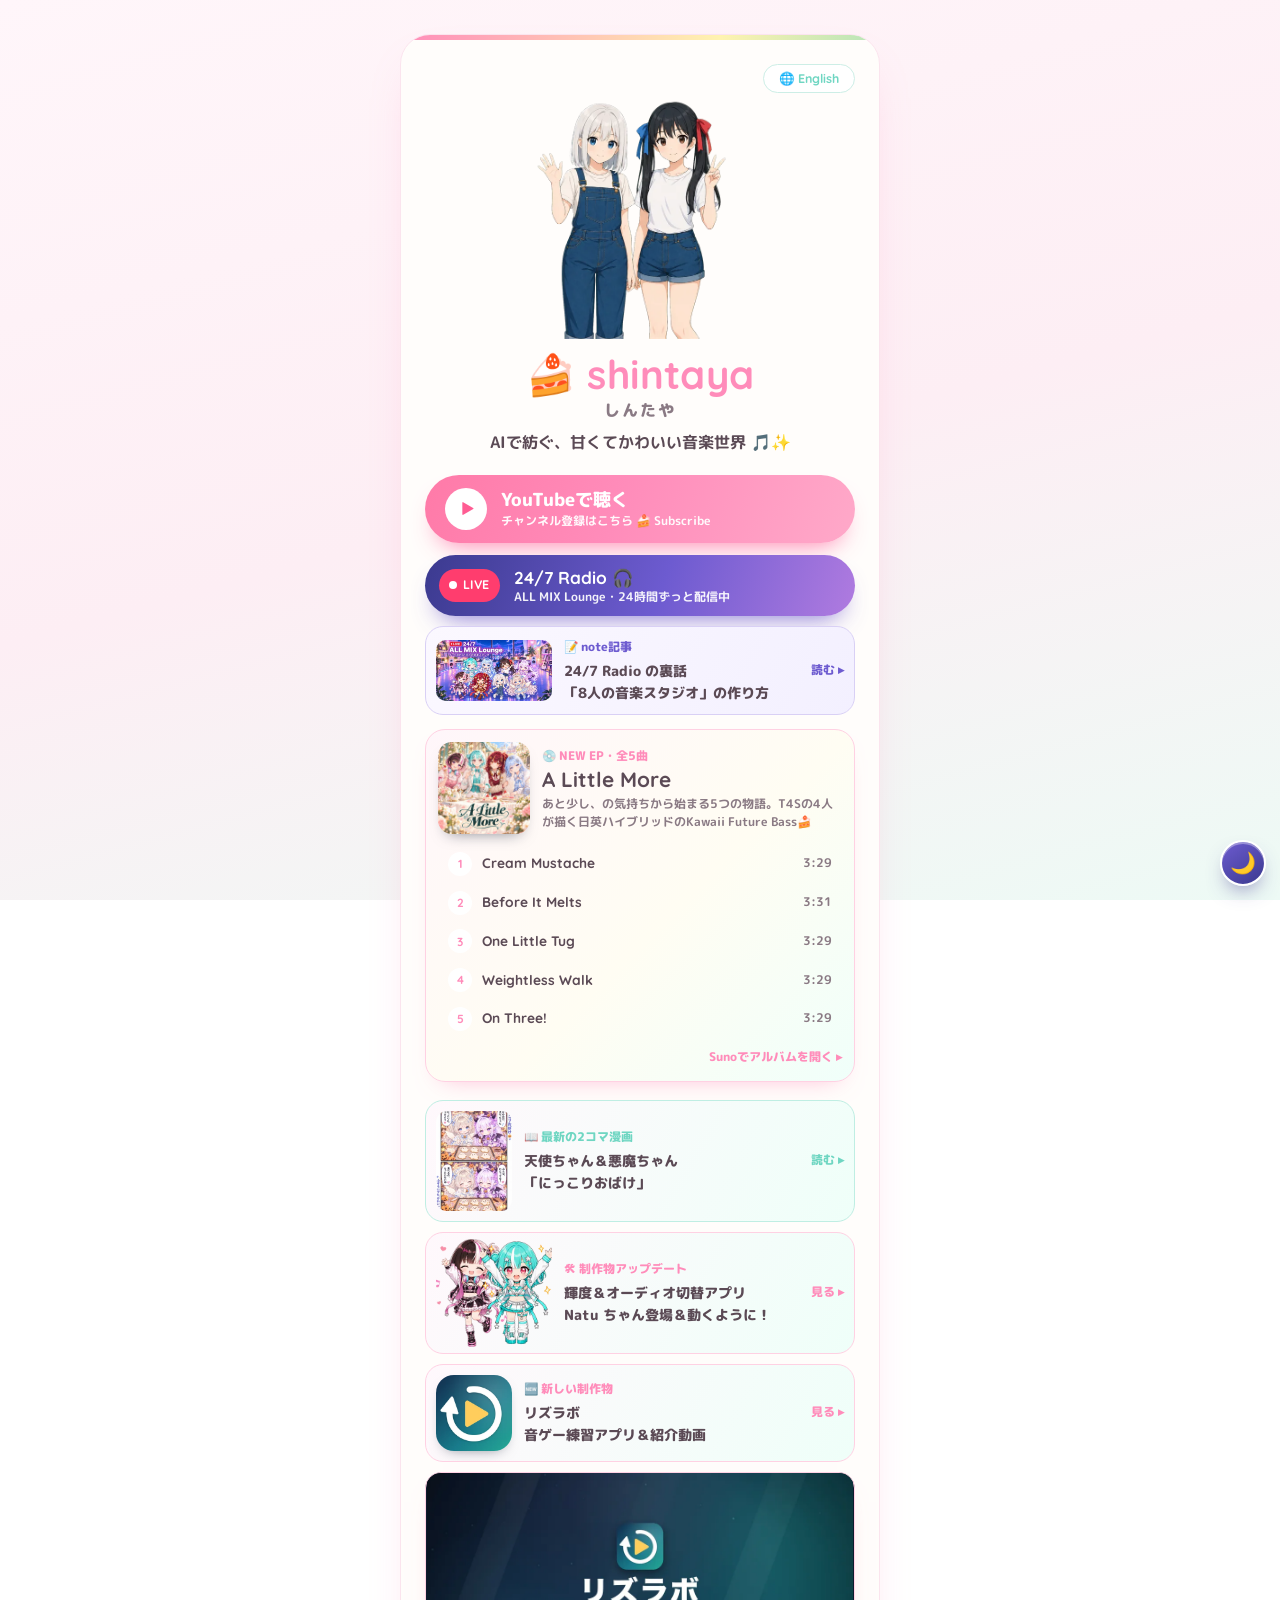
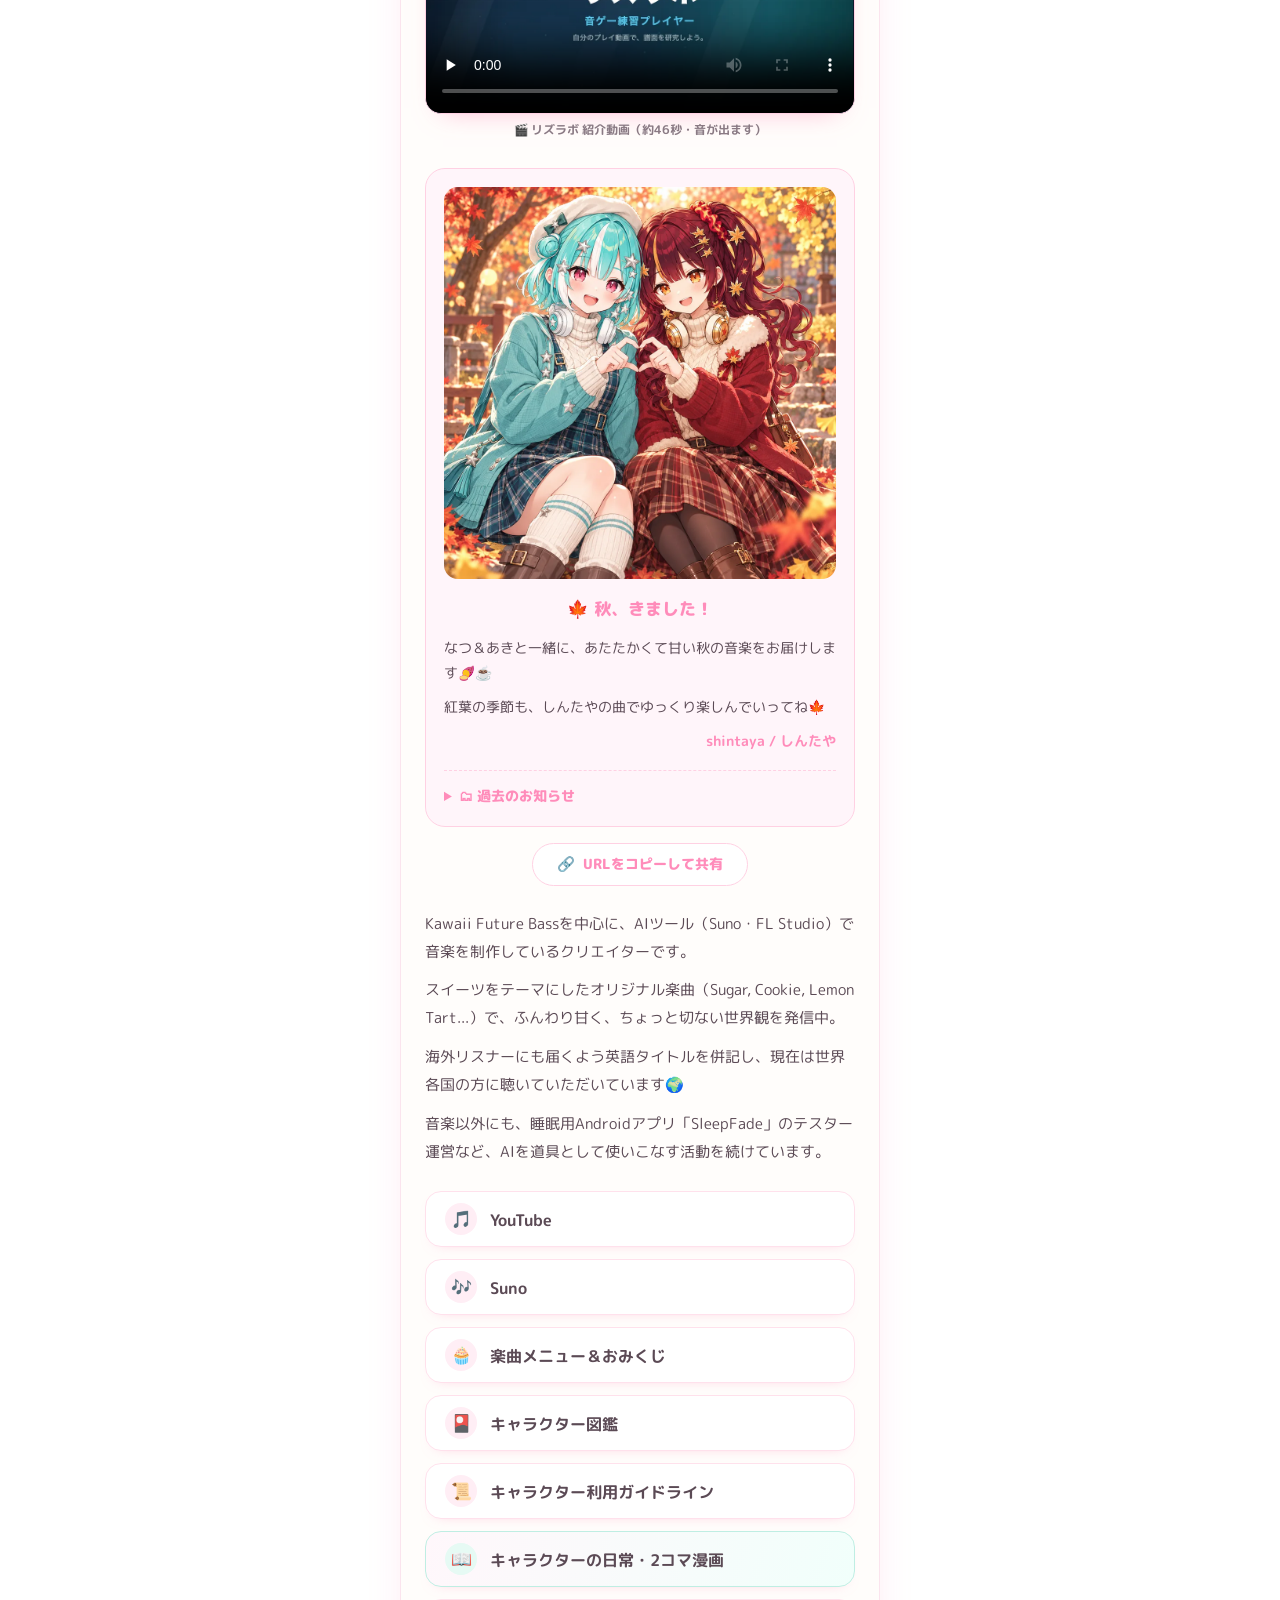
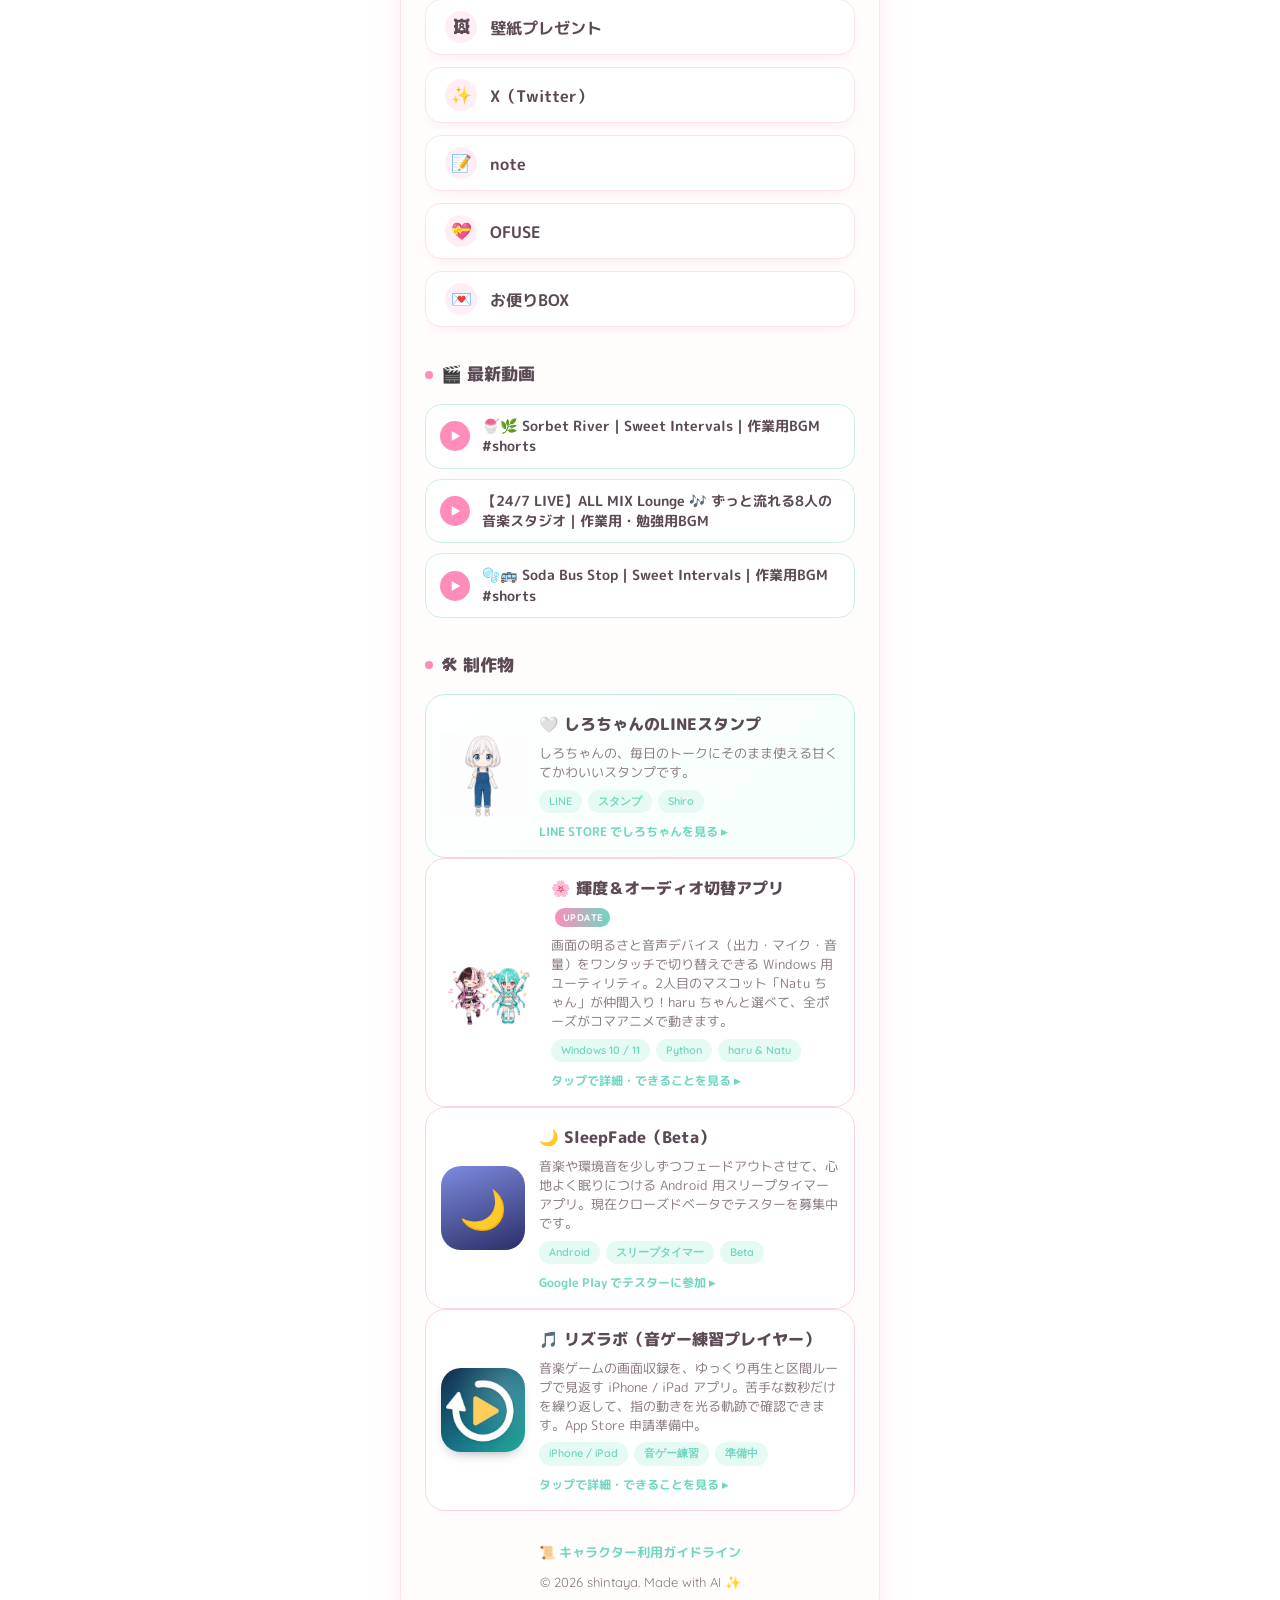
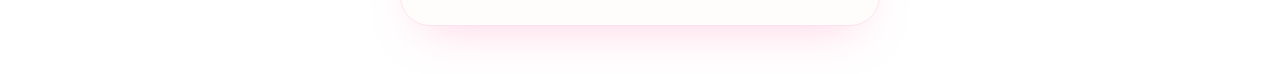
==== index.html @ bef1e0e5 "Auto-update videos and song menu" ====
<!DOCTYPE html>
<html lang="ja" data-lang="ja">
<head>
  <meta charset="UTF-8">
  <meta name="viewport" content="width=device-width, initial-scale=1.0">
  <title>しんたや / shintaya — AIで紡ぐ、甘くてかわいい音楽世界</title>
  <meta name="description" content="Kawaii Future BassをAIツール（Suno・FL Studio）で制作するクリエイター・しんたやのポータル。スイーツがテーマのオリジナル楽曲を世界へ。">

  <meta property="og:type" content="website">
  <meta property="og:title" content="しんたや / shintaya — AIで紡ぐ、甘くてかわいい音楽世界">
  <meta property="og:description" content="Kawaii Future BassをAIツールで制作するクリエイター・しんたやのリンク集。スイーツテーマのオリジナル楽曲を世界へ🍰">
  <meta property="og:locale" content="ja_JP">
  <meta property="og:url" content="https://himawarihima09-svg.github.io/myprofile/">
  <meta property="og:image" content="https://himawarihima09-svg.github.io/myprofile/images/ogp.jpg">
  <meta property="og:image:width" content="1200">
  <meta property="og:image:height" content="630">
  <meta name="twitter:card" content="summary_large_image">

  <link rel="icon" href="data:image/svg+xml,<svg xmlns='http://www.w3.org/2000/svg' viewBox='0 0 100 100'><text y='.9em' font-size='90'>🍰</text></svg>">

  <link rel="preconnect" href="https://fonts.googleapis.com">
  <link rel="preconnect" href="https://fonts.gstatic.com" crossorigin>
  <link href="https://fonts.googleapis.com/css2?family=M+PLUS+Rounded+1c:wght@400;500;700;800&family=Quicksand:wght@500;600;700&display=swap" rel="stylesheet">

  <style>
    /* ===== Sugar Mist パレット（A案） ===== */
    :root {
      --pink:       #ffd1e3;
      --pink-deep:  #ff8cba;
      --mint:       #b8f2e6;
      --mint-deep:  #6fd6c2;
      --yellow:     #fff3b0;
      --ink:        #5b4a55;
      --ink-soft:   #8a7a84;
      --card:       #fffdfb;
      --card-border:#fbe4ee;
      --soft-shadow:0 22px 50px -24px rgba(255,140,186,.45);
    }

    * { margin: 0; padding: 0; box-sizing: border-box; }

    /* やわらかい白×ピンクのミストグラデーション */
    body {
      font-family: 'M PLUS Rounded 1c', 'Quicksand', sans-serif;
      color: var(--ink);
      line-height: 1.8;
      min-height: 100vh;
      background: linear-gradient(165deg, #fff6fa 0%, #fdeef4 52%, #edfaf5 100%);
      background-attachment: fixed;
      display: flex;
      justify-content: center;
      padding: 34px 16px 48px;
      -webkit-font-smoothing: antialiased;
    }

    /* ===== メインカード ===== */
    .card {
      width: 100%;
      max-width: 480px;
      background: var(--card);
      border: 1px solid var(--card-border);
      border-radius: 30px;
      padding: 28px 24px 30px;
      box-shadow: var(--soft-shadow);
      text-align: center;
      position: relative;
      overflow: hidden;
      animation: cardIn .7s cubic-bezier(.2,.7,.2,1) both;
    }
    /* 上部のきらめく帯 */
    .card::before {
      content: "";
      position: absolute;
      top: 0; left: 0; right: 0;
      height: 5px;
      background: linear-gradient(90deg, var(--pink-deep), var(--yellow), var(--mint-deep), var(--pink-deep));
      background-size: 200% 100%;
      animation: barShine 6s linear infinite;
    }

    @keyframes cardIn { from { opacity:0; transform:translateY(26px) scale(.985); } to { opacity:1; transform:none; } }
    @keyframes riseIn { from { opacity:0; transform:translateY(16px); } to { opacity:1; transform:none; } }
    @keyframes floaty { 0%,100% { transform:translateY(0); } 50% { transform:translateY(-8px); } }
    @keyframes barShine { 0% { background-position:0% 50%; } 100% { background-position:200% 50%; } }

    .reveal { animation: riseIn .6s cubic-bezier(.2,.7,.2,1) both; }

    /* ===== 季節ビジュアル（夏） ===== */
    .season {
      margin-top: 18px;
      background: #f1fbff;
      border: 1.5px solid #cdeef5;
      border-radius: 22px;
      padding: 12px 12px 14px;
    }
    .season-img { display: block; width: 100%; height: auto; border-radius: 16px; }
    .season-comment {
      margin-top: 12px;
      font-size: 0.9rem;
      font-weight: 700;
      line-height: 1.7;
      color: var(--ink);
    }

    /* ===== 言語切替ボタン ===== */
    .lang-toggle-wrap { text-align: right; margin: 0 0 2px; }
    .lang-toggle {
      font-family: 'Quicksand', sans-serif;
      font-size: 0.78rem;
      font-weight: 700;
      color: var(--mint-deep);
      background: #fff;
      border: 1.5px solid #cdeee6;
      border-radius: 999px;
      padding: 6px 15px;
      cursor: pointer;
      transition: background 0.2s ease, transform 0.15s ease;
    }
    .lang-toggle:hover { background: #f1fbf8; transform: translateY(-1px); }

    /* ===== ヒーロー：ウェルカムイラスト ===== */
    .hero-illust {
      display: block;
      width: 100%;
      max-width: 340px;
      height: auto;
      margin: 6px auto 2px;
      border-radius: 22px;
      animation: floaty 4s ease-in-out infinite;
    }

    /* ===== 名前・キャッチコピー ===== */
    .name {
      margin-top: 12px;
      line-height: 1.15;
    }
    .name .en { display: block; font-family: 'Quicksand', sans-serif; font-size: 2.3rem; font-weight: 700; color: var(--pink-deep); letter-spacing: 0.01em; }
    .name .ja { display: block; margin-top: 4px; font-size: 0.98rem; font-weight: 800; color: var(--ink-soft); letter-spacing: 0.12em; }

    /* ===== YouTube登録ボタン ===== */
    .yt-cta {
      display: flex; align-items: center; gap: 14px;
      max-width: 430px; margin: 18px auto 4px; padding: 13px 20px;
      border-radius: 999px; text-decoration: none; text-align: left; color: #fff;
      background: linear-gradient(110deg, #ff7aa8, #ff8cba 45%, #ffa9c9);
      box-shadow: 0 14px 26px -14px rgba(255,90,150,.85);
      transition: transform .15s ease, box-shadow .2s ease;
      animation: ctaPulse 2.8s ease-in-out infinite;
    }
    .yt-cta:hover { transform: translateY(-2px); box-shadow: 0 18px 30px -14px rgba(255,90,150,.95); }
    .yt-cta:focus-visible { outline: 3px solid var(--mint-deep); outline-offset: 3px; }
    .yt-cta-play {
      flex: 0 0 auto; width: 42px; height: 42px; border-radius: 50%;
      display: flex; align-items: center; justify-content: center;
      background: #fff; color: #ff5c93; font-size: .95rem; padding-left: 3px;
    }
    .yt-cta-text { display: flex; flex-direction: column; line-height: 1.35; }
    .yt-cta-main { font-size: 1.12rem; font-weight: 800; }
    .yt-cta-sub { font-size: .76rem; font-weight: 700; opacity: .95; }
    @keyframes ctaPulse { 0%,100% { box-shadow: 0 14px 26px -14px rgba(255,90,150,.85); } 50% { box-shadow: 0 14px 34px -10px rgba(255,90,150,.95); } }

    /* ===== 24/7 Radio（YouTubeの24時間配信）ボタン：夜の音楽スタジオ色 ===== */
    .radio-cta {
      display: flex; align-items: center; gap: 14px;
      max-width: 430px; margin: 12px auto 4px; padding: 11px 20px 11px 14px;
      border-radius: 999px; text-decoration: none; text-align: left; color: #fff;
      background: linear-gradient(110deg, #3b3a8f, #6d5bd0 55%, #b07be0);
      box-shadow: 0 14px 26px -14px rgba(90,70,200,.8);
      transition: transform .15s ease, box-shadow .2s ease;
    }
    .radio-cta:hover { transform: translateY(-2px); box-shadow: 0 18px 30px -14px rgba(90,70,200,.95); }
    .radio-cta:focus-visible { outline: 3px solid var(--mint-deep); outline-offset: 3px; }
    .radio-cta-live {
      flex: 0 0 auto; display: inline-flex; align-items: center; gap: 6px;
      padding: 5px 10px; border-radius: 999px;
      background: #ff3d6e; font-family: 'Quicksand', sans-serif; font-size: .78rem; font-weight: 700; letter-spacing: .04em;
    }
    .radio-cta-live::before {
      content: ""; width: 8px; height: 8px; border-radius: 50%; background: #fff;
      animation: liveBlink 1.6s ease-in-out infinite;
    }
    .radio-cta-text { display: flex; flex-direction: column; line-height: 1.35; min-width: 0; }
    .radio-cta-main { font-family: 'Quicksand', 'M PLUS Rounded 1c', sans-serif; font-size: 1.08rem; font-weight: 700; }
    .radio-cta-sub { font-size: .74rem; font-weight: 700; opacity: .92; }
    @keyframes liveBlink { 0%,100% { opacity: 1; } 50% { opacity: .25; } }
    .catch { margin-top: 9px; font-size: 1rem; font-weight: 700; color: var(--ink); }
    .catch .lang-en { font-family: 'Quicksand', sans-serif; color: var(--mint-deep); }
    .latest-comic {
      display: grid;
      grid-template-columns: 76px minmax(0, 1fr) auto;
      align-items: center;
      gap: 12px;
      max-width: 430px;
      margin: 18px auto 0;
      padding: 10px;
      border: 1.5px solid #bfeee3;
      border-radius: 18px;
      background: linear-gradient(120deg, #fff8fc, #effff9);
      color: var(--ink);
      text-align: left;
      text-decoration: none;
      transition: transform .15s ease, border-color .2s ease;
    }
    .latest-comic:hover { transform: translateY(-2px); border-color: var(--mint-deep); }
    .latest-comic img { display:block; width:76px; height:100px; object-fit:cover; border-radius:11px; }
    .latest-comic-kicker { display:block; color:var(--mint-deep); font-size:.72rem; font-weight:800; }
    .latest-comic-title { display:block; margin-top:2px; font-size:.9rem; font-weight:800; line-height:1.55; }
    .latest-comic-more { color:var(--mint-deep); font-size:.78rem; font-weight:800; white-space:nowrap; }
    .latest-comic + .latest-comic { margin-top: 10px; }
    .latest-work { border-color: var(--pink); }
    .latest-work:hover { border-color: var(--pink-deep); }
    .latest-work .latest-comic-kicker, .latest-work .latest-comic-more { color: var(--pink-deep); }
    .latest-work { grid-template-columns: 116px minmax(0, 1fr) auto; padding: 6px 10px; }
    .latest-work-duo { display:flex; width:116px; height:108px; }
    .latest-comic .latest-work-duo img { width:72px; height:108px; object-fit:cover; object-position:center bottom; border-radius:0; }
    .latest-work-duo img + img { margin-left:-28px; }
    .latest-app { grid-template-columns: 76px minmax(0, 1fr) auto; padding: 10px; }
    /* note記事（24/7 Radio の裏話）：横長サムネ＋ラジオボタンと同じ紫 */
    .latest-note { grid-template-columns: 116px minmax(0, 1fr) auto; margin-top: 10px; border-color: #d9d0f5; background: linear-gradient(120deg, #fbf8ff, #f3f0ff); }
    .latest-note:hover { border-color: #8a77e0; }
    .latest-note .latest-comic-kicker, .latest-note .latest-comic-more { color: #6d5bd0; }
    .latest-comic.latest-note img { width: 116px; height: 61px; object-fit: cover; border-radius: 10px; }
    .latest-video { max-width: 430px; margin: 10px auto 0; }
    .latest-video video {
      display:block; width:100%; height:auto; aspect-ratio:16/9;
      border-radius:16px; border:1.5px solid var(--pink); background:#0e1b2e;
      box-shadow:0 12px 26px -18px rgba(255,140,186,.75);
    }
    .latest-video figcaption { margin-top:6px; font-size:.72rem; font-weight:700; color:var(--ink-soft); text-align:center; }
    .latest-comic.latest-app img { height:76px; border-radius:18px; box-shadow:0 6px 14px -8px rgba(14,26,46,.55); }

    /* ===== アルバム（Sunoの曲プレイヤーをページ内で再生） ===== */
    .album {
      max-width: 430px; margin: 14px auto 0; padding: 12px;
      border: 1.5px solid var(--pink); border-radius: 20px; text-align: left;
      background: linear-gradient(135deg, #fff6fa, #fffdf3 55%, #f0fffa);
      box-shadow: 0 12px 26px -18px rgba(255,140,186,.75);
    }
    .album-head { display: grid; grid-template-columns: 92px minmax(0, 1fr); gap: 12px; align-items: center; }
    .album-cover { display:block; width:92px; height:92px; object-fit:cover; border-radius:14px; box-shadow:0 8px 16px -10px rgba(14,26,46,.6); }
    .album-kicker { display:block; color:var(--pink-deep); font-size:.72rem; font-weight:800; }
    .album-title { display:block; margin-top:1px; font-family:'Quicksand', sans-serif; font-size:1.3rem; font-weight:700; color:var(--ink); line-height:1.2; }
    .album-desc { display:block; margin-top:3px; font-size:.74rem; font-weight:700; color:var(--ink-soft); line-height:1.5; }
    .album-tracks { list-style:none; margin:10px 0 0; padding:0; }
    .album-track {
      display:flex; align-items:center; gap:10px; width:100%;
      padding:7px 10px; border:0; border-radius:12px; background:transparent;
      font:inherit; font-size:.86rem; font-weight:700; color:var(--ink); text-align:left; cursor:pointer;
    }
    .album-track:hover { background: rgba(255,209,227,.45); }
    .album-track:focus-visible { outline: 2px solid var(--mint-deep); outline-offset: 1px; }
    .album-track[aria-pressed="true"] { background: var(--pink); }
    .album-track-no {
      flex:0 0 auto; width:24px; height:24px; border-radius:50%;
      display:flex; align-items:center; justify-content:center;
      background:#fff; color:var(--pink-deep); font-family:'Quicksand', sans-serif; font-size:.74rem; font-weight:700;
    }
    .album-track[aria-pressed="true"] .album-track-no { background:var(--pink-deep); color:#fff; }
    .album-track-name { flex:1 1 auto; min-width:0; font-family:'Quicksand', 'M PLUS Rounded 1c', sans-serif; }
    .album-track-len { color:var(--ink-soft); font-size:.72rem; }
    .album-player { margin-top:8px; }
    .album-player iframe { display:block; width:100%; height:152px; border:0; border-radius:14px; background:#1f2550; }
    .album-more { display:block; margin-top:8px; color:var(--pink-deep); font-size:.78rem; font-weight:800; text-align:right; text-decoration:none; }
    .album-more:hover { text-decoration: underline; }

    /* ===== URL共有ボタン ===== */
    .copyurl-wrap { margin-top: 16px; }
    .copyurl-btn {
      display: inline-flex;
      align-items: center;
      gap: 8px;
      font-family: inherit;
      font-size: 0.9rem;
      font-weight: 800;
      color: var(--pink-deep);
      background: #fff;
      border: 1.5px solid var(--pink);
      border-radius: 999px;
      padding: 10px 24px;
      cursor: pointer;
      transition: transform 0.15s ease, background 0.2s ease, color 0.2s ease, border-color 0.2s ease;
    }
    .copyurl-btn:hover { transform: translateY(-2px); background: #fff6fa; }
    .copyurl-btn:active { transform: translateY(0); }
    .copyurl-btn.copied { color: var(--mint-deep); border-color: var(--mint); background: #f1fbf8; }

    /* ===== 自己紹介文 ===== */
    .bio { margin-top: 24px; font-size: 0.94rem; line-height: 1.85; text-align: left; color: var(--ink); }
    .bio p { margin-bottom: 11px; }
    .bio .lang-en { font-family: 'Quicksand', sans-serif; }

    /* ===== リンクボタン群 ===== */
    .links { margin-top: 26px; display: flex; flex-direction: column; gap: 12px; }
    .link-btn {
      display: flex;
      align-items: center;
      gap: 13px;
      min-height: 56px;
      padding: 11px 19px;
      border-radius: 16px;
      font-size: 1.02rem;
      font-weight: 700;
      text-decoration: none;
      color: var(--ink);
      background: #fff;
      border: 1.5px solid #ffe1ec;
      box-shadow: 0 6px 14px -11px rgba(255,140,186,.6);
      transition: transform 0.15s ease, box-shadow 0.2s ease, border-color 0.2s ease, background 0.2s ease;
    }
    .link-btn:hover {
      transform: translateY(-2px);
      border-color: var(--pink-deep);
      background: #fff6fa;
      box-shadow: 0 11px 20px -13px rgba(255,140,186,.7);
    }
    .link-btn:focus-visible { outline: 3px solid var(--pink-deep); outline-offset: 3px; }
    .link-btn .ico {
      width: 32px; height: 32px; flex: 0 0 auto;
      display: flex; align-items: center; justify-content: center;
      border-radius: 50%; background: #ffeef5; font-size: 1.05rem;
    }
    .link-btn.beta .ico { background: #e6faf4; }
    .link-btn--comics {
      background: linear-gradient(110deg, #fff7fb, #f1fffb);
      border-color: #bfeee3;
    }
    .link-btn--comics .ico { background: #e6faf4; }

    /* ===== セクション見出し ===== */
    .section-title {
      font-size: 1.05rem;
      font-weight: 800;
      margin: 32px 0 14px;
      color: var(--ink);
      display: flex;
      align-items: center;
      gap: 8px;
    }
    .section-title::before {
      content: "";
      width: 8px; height: 8px; border-radius: 50%;
      background: var(--pink-deep);
    }

    /* ===== 最新動画 ===== */
    .videos { display: flex; flex-direction: column; gap: 10px; }
    .video-item {
      display: flex;
      align-items: center;
      gap: 12px;
      text-align: left;
      text-decoration: none;
      color: var(--ink);
      background: #fff;
      border: 1.5px solid #cdeee6;
      border-radius: 16px;
      padding: 11px 14px;
      font-size: 0.88rem;
      font-weight: 700;
      line-height: 1.45;
      transition: transform 0.15s ease, border-color 0.2s ease, background 0.2s ease;
    }
    .video-item:hover { transform: translateY(-2px); border-color: var(--pink-deep); background: #fff6fa; }
    .video-item:focus-visible { outline: 3px solid var(--pink-deep); outline-offset: 3px; }
    .video-play {
      flex: 0 0 auto;
      width: 30px; height: 30px;
      border-radius: 50%;
      background: var(--pink-deep);
      color: #fff;
      display: flex; align-items: center; justify-content: center;
      font-size: 0.68rem;
    }

    /* ===== 制作物 ===== */
    .work-card {
      display: flex;
      align-items: center;
      gap: 14px;
      text-align: left;
      background: #fff;
      border: 1.5px solid var(--pink);
      border-radius: 20px;
      padding: 15px;
      cursor: pointer;
      text-decoration: none;
      color: var(--ink);
      transition: transform 0.15s ease, border-color 0.2s ease;
    }
    .work-card:hover { transform: translateY(-2px); border-color: var(--pink-deep); }
    .work-card--stamp { border-color: #bfeee3; background: linear-gradient(135deg, #ffffff, #f4fffb); }
    .work-card--stamp:hover { border-color: var(--mint-deep); }
    .work-img { flex: 0 0 auto; width: 84px; height: 84px; object-fit: contain; }
    .work-duo { flex: 0 0 auto; display: flex; width: 96px; height: 84px; }
    .work-duo img { width: 58px; height: 84px; object-fit: contain; object-position: bottom; }
    .work-duo img + img { margin-left: -20px; }
    .work-new {
      display: inline-block; margin-left: 4px; padding: 1px 8px; vertical-align: 2px;
      font-family: 'Quicksand', sans-serif; font-size: 0.6rem; font-weight: 700; letter-spacing: .04em;
      color: #fff; background: linear-gradient(90deg, var(--pink-deep), var(--mint-deep)); border-radius: 999px;
    }
    .work-icon {
      flex: 0 0 auto; width: 84px; height: 84px;
      display: flex; align-items: center; justify-content: center;
      border-radius: 20px; font-size: 2.4rem;
    }
    .work-icon--sleepfade { background: linear-gradient(160deg, #7d8be0, #2b2f66); }
    .work-icon--rhythmloop { background: linear-gradient(160deg, #ffb0d0, #6fd6c2); }
    .work-icon--img { object-fit: cover; box-shadow: 0 6px 14px -8px rgba(14,26,46,.55); }
    .work-title { font-size: 0.98rem; font-weight: 800; color: var(--ink); margin-bottom: 5px; }
    .work-desc { font-size: 0.79rem; line-height: 1.5; color: var(--ink-soft); margin-bottom: 8px; }
    .work-tags { display: flex; flex-wrap: wrap; gap: 6px; }
    .work-tags > span {
      font-family: 'Quicksand', sans-serif;
      font-size: 0.68rem;
      font-weight: 600;
      color: var(--mint-deep);
      background: #e6faf4;
      border-radius: 999px;
      padding: 2px 10px;
    }
    .work-more { font-size: 0.74rem; font-weight: 700; color: var(--mint-deep); margin-top: 8px; }

    /* ===== お知らせ ===== */
    .news {
      margin-top: 28px;
      background: #fff5fa;
      border: 1.5px solid var(--pink);
      border-radius: 20px;
      padding: 18px;
      text-align: left;
    }
    .news-banner { display: block; width: 100%; height: auto; border-radius: 14px; margin-bottom: 14px; }
    .news-title { font-size: 1.08rem; font-weight: 800; color: var(--pink-deep); text-align: center; margin-bottom: 12px; }
    .news-body { font-size: 0.87rem; line-height: 1.75; color: var(--ink); }
    .news-body p { margin-bottom: 10px; }
    .news-body .lang-en { font-family: 'Quicksand', sans-serif; }
    .news-sign { text-align: right; font-weight: 700; color: var(--pink-deep); }
    .news-link { display: inline-block; margin-top: 4px; font-size: 0.82rem; font-weight: 700; color: var(--mint-deep); text-decoration: none; }
    .news-link:hover { text-decoration: underline; }

    .backnumbers { margin-top: 16px; border-top: 1.5px dashed var(--pink); padding-top: 12px; }
    .backnumbers > summary { cursor: pointer; font-weight: 800; font-size: 0.87rem; color: var(--pink-deep); }
    .bn-item { margin-top: 11px; background: #fff; border: 1px solid var(--pink); border-radius: 14px; padding: 11px 13px; }
    .bn-item > summary { cursor: pointer; font-size: 0.84rem; font-weight: 700; color: var(--ink); }
    .bn-item .news-banner { margin-top: 10px; }

    /* ===== フッター ===== */
    .guide-link { display: inline-block; margin-bottom: 6px; font-family: 'M PLUS Rounded 1c', sans-serif; font-weight: 700; color: var(--mint-deep); text-decoration: none; }
    .guide-link:hover { text-decoration: underline; }
    footer { margin-top: 30px; font-family: 'Quicksand', sans-serif; font-size: 0.82rem; color: var(--ink-soft); }

    @media (max-width: 520px) {
      .hero-illust { max-width: 280px; }
      .latest-comic { gap: 10px; padding: 8px 10px; }
      .latest-comic, .latest-app { grid-template-columns: 60px minmax(0, 1fr) auto; }
      .latest-comic img { width: 60px; height: 80px; }
      .latest-comic.latest-app img { height: 60px; border-radius: 14px; }
      .latest-work { grid-template-columns: 86px minmax(0, 1fr) auto; }
      .latest-work-duo { width: 86px; height: 82px; }
      .latest-work.latest-app { grid-template-columns: 60px minmax(0, 1fr) auto; }
      .latest-note { grid-template-columns: 92px minmax(0, 1fr) auto; }
      .latest-comic.latest-note img { width: 92px; height: 48px; }
      .latest-comic .latest-work-duo img { width: 54px; height: 82px; }
      .latest-work-duo img + img { margin-left: -22px; }
      .latest-comic-title { font-size: .84rem; line-height: 1.45; }
      .latest-comic-kicker { font-size: .68rem; }
      .latest-comic-more { font-size: .72rem; }
      .work-card { padding: 13px 12px; gap: 12px; }
      .work-img, .work-icon { width: 64px; height: 64px; }
      .work-duo { width: 74px; height: 70px; }
      .work-duo img { width: 46px; height: 70px; }
      .work-duo img + img { margin-left: -18px; }
    }
    @media (min-width: 480px) {
      .name .en { font-size: 2.5rem; }
      .hero-illust { max-width: 360px; }
    }
    @media (prefers-reduced-motion: reduce) {
      * { animation: none !important; }
      .link-btn, .video-item, .work-card, .copyurl-btn, .yt-cta, .radio-cta { transition: none; }
    }
  </style>
  <link rel="stylesheet" href="css/sweet.css?v=20261026">
  <script src="js/theme.js?v=20261026"></script>
</head>
<body>
  <main class="card">

    <!-- ===== 言語切替（JP / EN） ===== -->
    <div class="lang-toggle-wrap">
      <button type="button" class="lang-toggle" id="langToggle">🌐 English</button>
    </div>

    <!-- ===== ヒーロー ===== -->
    <img class="hero-illust" src="images/shiro_kuro.webp" width="800" height="533"
         alt="しろちゃんとくろちゃんが手を振って出迎えるイラスト" decoding="async">
    <h1 class="name"><span class="en">🍰 shintaya</span><span class="ja">しんたや</span></h1>
    <p class="catch">
      <span class="lang-ja">AIで紡ぐ、甘くてかわいい音楽世界 🎵✨</span>
      <span class="lang-en" lang="en" hidden>Weaving sweet, kawaii music with AI 🎵✨</span>
    </p>
    <!-- ===== YouTube登録ボタン（いちばん目立つ場所に） ===== -->
    <a class="yt-cta" href="https://www.youtube.com/@shintaya-z1f?sub_confirmation=1" target="_blank" rel="noopener">
      <span class="yt-cta-play" aria-hidden="true">▶</span>
      <span class="yt-cta-text">
        <span class="yt-cta-main"><span class="lang-ja">YouTubeで聴く</span><span class="lang-en" lang="en" hidden>Listen on YouTube</span></span>
        <span class="yt-cta-sub"><span class="lang-ja">チャンネル登録はこちら 🍰 Subscribe</span><span class="lang-en" lang="en" hidden>Subscribe for sweet new tunes 🍰</span></span>
      </span>
    </a>
    <!-- ===== 24/7 Radio（/live は配信を作り直しても今のライブに飛ぶ） ===== -->
    <a class="radio-cta" href="https://www.youtube.com/@shintaya-z1f/live" target="_blank" rel="noopener">
      <span class="radio-cta-live">LIVE</span>
      <span class="radio-cta-text">
        <span class="radio-cta-main">24/7 Radio 🎧</span>
        <span class="radio-cta-sub"><span class="lang-ja">ALL MIX Lounge・24時間ずっと配信中</span><span class="lang-en" lang="en" hidden>ALL MIX Lounge · streaming 24/7</span></span>
      </span>
    </a>
    <a class="latest-comic latest-note" href="https://note.com/shintaya_goshow/n/n42ba1baaa873" target="_blank" rel="noopener">
      <img src="images/note_247_radio_thumb.webp" width="464" height="243" alt="24時間配信「ALL MIX Lounge」の画面。8人のちびキャラが音楽スタジオで踊るイラスト" decoding="async">
      <span>
        <span class="latest-comic-kicker"><span class="lang-ja">📝 note記事</span><span class="lang-en" lang="en" hidden>📝 Blog post (note)</span></span>
        <span class="latest-comic-title"><span class="lang-ja">24/7 Radio の裏話<br>「8人の音楽スタジオ」の作り方</span><span class="lang-en" lang="en" hidden>Behind the 24/7 Radio<br>How the studio was made</span></span>
      </span>
      <span class="latest-comic-more"><span class="lang-ja">読む ▸</span><span class="lang-en" lang="en" hidden>Read ▸</span></span>
    </a>
    <!-- ===== アルバム（曲を押すとSunoの公式プレイヤーがここに出て、そのまま再生できる） ===== -->
    <section class="album" aria-label="アルバム A Little More">
      <div class="album-head">
        <img class="album-cover" src="images/music/a_little_more.jpg" width="400" height="400"
             alt="アルバム「A Little More」のジャケット（T4Sの4人のティーパーティー）" decoding="async">
        <div>
          <span class="album-kicker"><span class="lang-ja">💿 NEW EP・全5曲</span><span class="lang-en" lang="en" hidden>💿 NEW EP · 5 songs</span></span>
          <span class="album-title" lang="en">A Little More</span>
          <span class="album-desc"><span class="lang-ja">あと少し、の気持ちから始まる5つの物語。T4Sの4人が描く日英ハイブリッドのKawaii Future Bass🍰</span><span class="lang-en" lang="en" hidden>Five stories that start with “just a little more.” A bilingual Kawaii Future Bass EP by the T4S girls🍰</span></span>
        </div>
      </div>
      <ol class="album-tracks">
        <li><button type="button" class="album-track" data-song="a16ac542-c13b-41ed-80ff-9ba502c6f8c3" aria-pressed="false"><span class="album-track-no">1</span><span class="album-track-name">Cream Mustache</span><span class="album-track-len">3:29</span></button></li>
        <li><button type="button" class="album-track" data-song="0bbc6e75-0919-419c-ab2c-79d3932f6fce" aria-pressed="false"><span class="album-track-no">2</span><span class="album-track-name">Before It Melts</span><span class="album-track-len">3:31</span></button></li>
        <li><button type="button" class="album-track" data-song="249f53d2-15ce-4988-bfd9-0f6c085a71ae" aria-pressed="false"><span class="album-track-no">3</span><span class="album-track-name">One Little Tug</span><span class="album-track-len">3:29</span></button></li>
        <li><button type="button" class="album-track" data-song="c7a83574-5406-4826-ae5f-022f7ad8dd14" aria-pressed="false"><span class="album-track-no">4</span><span class="album-track-name">Weightless Walk</span><span class="album-track-len">3:29</span></button></li>
        <li><button type="button" class="album-track" data-song="30e32aef-7a5d-4fdb-a842-d9b007d8d74b" aria-pressed="false"><span class="album-track-no">5</span><span class="album-track-name">On Three!</span><span class="album-track-len">3:29</span></button></li>
      </ol>
      <div class="album-player" id="albumPlayer" hidden></div>
      <a class="album-more" href="https://suno.com/album/4e9914ff-8a15-4828-b34d-7f0c2c59c4d7" target="_blank" rel="noopener"><span class="lang-ja">Sunoでアルバムを開く ▸</span><span class="lang-en" lang="en" hidden>Open the album on Suno ▸</span></a>
    </section>
    <a class="latest-comic" href="comic.html?comic=halloween-ghost-cookies#reader">
      <img src="images/comics/tenshi_akuma_halloween_ghost_cookies_thumb.webp" width="228" height="342" alt="天使ちゃんと悪魔ちゃんの2コマ漫画「にっこりおばけ」" decoding="async">
      <span>
        <span class="latest-comic-kicker"><span class="lang-ja">📖 最新の2コマ漫画</span><span class="lang-en" lang="en" hidden>📖 Latest 2-panel Comic</span></span>
        <span class="latest-comic-title"><span class="lang-ja">天使ちゃん＆悪魔ちゃん<br>「にっこりおばけ」</span><span class="lang-en" lang="en" hidden>Angel &amp; Devil<br>“Smiling Ghost Cookies”</span></span>
      </span>
      <span class="latest-comic-more"><span class="lang-ja">読む ▸</span><span class="lang-en" lang="en" hidden>Read ▸</span></span>
    </a>
    <a class="latest-comic latest-work" href="app.html">
      <span class="latest-work-duo">
        <img src="images/app/haru_bright.webp" width="300" height="300" alt="ダンスする haru ちゃん" decoding="async">
        <img src="images/app/natu_bright.webp" width="300" height="300" alt="応援する Natu ちゃん" decoding="async">
      </span>
      <span>
        <span class="latest-comic-kicker"><span class="lang-ja">🛠 制作物アップデート</span><span class="lang-en" lang="en" hidden>🛠 Works Update</span></span>
        <span class="latest-comic-title"><span class="lang-ja">輝度＆オーディオ切替アプリ<br>Natu ちゃん登場＆動くように！</span><span class="lang-en" lang="en" hidden>Brightness &amp; Audio Switcher<br>Natu joins &amp; now animated!</span></span>
      </span>
      <span class="latest-comic-more"><span class="lang-ja">見る ▸</span><span class="lang-en" lang="en" hidden>See ▸</span></span>
    </a>
    <a class="latest-comic latest-work latest-app" href="rhythmlab.html">
      <img src="images/rhythmlab/icon.webp" width="240" height="240" alt="リズラボのアプリアイコン" decoding="async">
      <span>
        <span class="latest-comic-kicker"><span class="lang-ja">🆕 新しい制作物</span><span class="lang-en" lang="en" hidden>🆕 New Work</span></span>
        <span class="latest-comic-title"><span class="lang-ja">リズラボ<br>音ゲー練習アプリ＆紹介動画</span><span class="lang-en" lang="en" hidden>RhythmLab<br>Rhythm-game practice app &amp; trailer</span></span>
      </span>
      <span class="latest-comic-more"><span class="lang-ja">見る ▸</span><span class="lang-en" lang="en" hidden>See ▸</span></span>
    </a>
    <figure class="latest-video">
      <video controls playsinline preload="none" width="1920" height="1080"
             poster="video/rhythmlab-promo-poster-sm.webp" aria-label="リズラボの紹介動画">
        <source src="video/rhythmlab-promo.mp4" type="video/mp4">
      </video>
      <figcaption><span class="lang-ja">🎬 リズラボ 紹介動画（約46秒・音が出ます）</span><span class="lang-en" lang="en" hidden>🎬 RhythmLab trailer (46 s, with sound)</span></figcaption>
    </figure>

    <!-- ===== お知らせ ===== -->
    <section class="news reveal" style="animation-delay:.3s" aria-label="お知らせ">
      <article class="news-item">
      <img class="news-banner" src="images/autumn_natsu_aki_v3.webp" width="1000" height="1000"
           alt="なつちゃんとあきちゃんの秋コーデイラスト（紅葉の中で指ハート）" decoding="async">
      <p class="news-title">
        <span class="lang-ja">🍁 秋、きました！</span>
        <span class="lang-en" hidden>🍁 Autumn is here!</span>
      </p>
      <div class="news-body">
        <div class="lang-ja">
          <p>なつ＆あきと一緒に、あたたかくて甘い秋の音楽をお届けします🍠☕️</p>
          <p>紅葉の季節も、しんたやの曲でゆっくり楽しんでいってね🍁</p>
        </div>
        <div class="lang-en" lang="en" hidden>
          <p>With Natsu &amp; Aki, here's to a warm and sweet autumn of music🍠☕️</p>
          <p>Enjoy the season of autumn leaves with shintaya's tunes🍁</p>
        </div>
        <p class="news-sign">shintaya / しんたや</p>
      </div>
      </article>

      <!-- BACKNUMBERS_START -->
      <details class="backnumbers">
        <summary><span class="lang-ja">🗂 過去のお知らせ</span><span class="lang-en" hidden>🗂 Past announcements</span></summary>
        <details class="bn-item">
          <summary><span class="lang-ja">🎉 2026-06-18 ポータルサイト公開</span><span class="lang-en" hidden>🎉 2026-06-18 — Portal site launched</span></summary>
          <img class="news-banner" src="images/news_portal_open.jpg" width="1000" height="1000"
               alt="ポータルサイト公開！ Portal Site OPEN!（T4Sチビ4人）" loading="lazy">
          <div class="news-body">
            <div class="lang-ja">
              <p>しんたやの活動（音楽・楽曲メニュー・キャラクター図鑑・壁紙・お便りBOX）が、ぜんぶこのページから辿れるようになりました🍰</p>
              <p>気になるところを、ぜひのぞいてみてください。右上の🌐から英語表示にも切り替えられます🌍</p>
            </div>
            <div class="lang-en" lang="en" hidden>
              <p>Everything — music, the song menu, character gallery, wallpapers, and the letter box — is now reachable right from this page🍰</p>
              <p>Have a look around! You can switch to English anytime with the 🌐 button at the top right🌍</p>
            </div>
            <p class="news-sign">shintaya / しんたや</p>
          </div>
        </details>
        <details class="bn-item">
          <summary><span class="lang-ja">🎉 2026-06-16 チャンネル1周年</span><span class="lang-en" hidden>🎉 2026-06-16 — 1st anniversary</span></summary>
          <img class="news-banner" src="images/anniversary.jpg" width="1000" height="562"
               alt="チャンネル1周年記念バナー（1 Year → 2）" loading="lazy">
          <div class="news-body">
            <div class="lang-ja">
              <p>いつも聴いてくれて、本当にありがとうございます。おかげさまで、このチャンネルが1年を迎えることができました。</p>
              <p>後半はKawaii Future Bass中心でやってきましたが、たまに違うジャンルも出てきます。そこは「味変」だと思って、肩の力を抜いて楽しんでもらえたら嬉しいです🍰</p>
              <p>コメントやチャンネル登録、ひとつひとつが本当に励みになっています。再生・登録・コメント——みんなのおかげで次の曲を作れています。</p>
              <p>このチャンネルが、たくさんの人の心に笑顔を作れる場所になればと思っています。聴いて、ちょっと心が軽くなったり笑顔になれたら、それが一番うれしいです☺️</p>
              <p>これからも、音楽で楽しくなれる場所として育てていきます。2年目もよろしくお願いします！</p>
            </div>
            <div class="lang-en" lang="en" hidden>
              <p>🎉 We just turned 1 year old!</p>
              <p>Thank you so much for always listening. Lately I've focused on Kawaii Future Bass, but sometimes a different genre slips in — think of it as a little "change of flavor" and just enjoy the switch-up🍰</p>
              <p>Every play, every sub, every comment really keeps me going. My hope is that this channel becomes a place that puts a smile in many hearts. Here's to year two — thank you for being here☺️</p>
            </div>
            <p class="news-sign">shintaya / しんたや</p>
          </div>
          <a class="news-link" href="https://www.youtube.com/@shintaya-z1f" target="_blank" rel="noopener">
            <span class="lang-ja">▶ YouTubeチャンネルを見る</span>
            <span class="lang-en" hidden>▶ Visit my YouTube channel</span>
          </a>
        </details>
      </details>
      <!-- BACKNUMBERS_END -->
    </section>

    <!-- ===== URL共有 ===== -->
    <div class="copyurl-wrap reveal" style="animation-delay:.36s">
      <button type="button" class="copyurl-btn" id="copyUrlBtn" aria-label="このページのURLをコピー">
        <span aria-hidden="true">🔗</span><span id="copyUrlLabel">URLをコピーして共有</span>
      </button>
    </div>

    <!-- ===== 自己紹介文 ===== -->
    <section class="bio reveal" style="animation-delay:.42s">
      <div class="lang-ja">
        <p>Kawaii Future Bassを中心に、AIツール（Suno・FL Studio）で音楽を制作しているクリエイターです。</p>
        <p>スイーツをテーマにしたオリジナル楽曲（Sugar, Cookie, Lemon Tart...）で、ふんわり甘く、ちょっと切ない世界観を発信中。</p>
        <p>海外リスナーにも届くよう英語タイトルを併記し、現在は世界各国の方に聴いていただいています🌍</p>
        <p>音楽以外にも、睡眠用Androidアプリ「SleepFade」のテスター運営など、AIを道具として使いこなす活動を続けています。</p>
      </div>
      <div class="lang-en" lang="en" hidden>
        <p>A creator making Kawaii Future Bass with AI tools (Suno, FL Studio). I craft sweet, dessert-themed original songs (Sugar, Cookie, Lemon Tart...) with a soft, slightly bittersweet vibe.</p>
        <p>With bilingual titles, my music reaches listeners around the world. Beyond music, I'm running closed tests for my sleep timer app "SleepFade" — exploring what's possible when AI becomes a creative tool.</p>
      </div>
    </section>

    <!-- ===== リンクボタン ===== -->
    <nav class="links reveal" style="animation-delay:.5s" aria-label="SNS・活動リンク">
      <a class="link-btn" href="https://www.youtube.com/@shintaya-z1f" target="_blank" rel="noopener">
        <span class="ico" aria-hidden="true">🎵</span>YouTube
      </a>
      <a class="link-btn" href="https://suno.com/@shintaya" target="_blank" rel="noopener">
        <span class="ico" aria-hidden="true">🎶</span>Suno
      </a>
      <a class="link-btn" href="menu.html">
        <span class="ico" aria-hidden="true">🧁</span><span class="lang-ja">楽曲メニュー＆おみくじ</span><span class="lang-en" hidden>Music Menu &amp; Omikuji</span>
      </a>
      <a class="link-btn" href="zukan.html">
        <span class="ico" aria-hidden="true">🎴</span><span class="lang-ja">キャラクター図鑑</span><span class="lang-en" hidden>Characters</span>
      </a>
      <a class="link-btn" href="guideline.html">
        <span class="ico" aria-hidden="true">📜</span><span class="lang-ja">キャラクター利用ガイドライン</span><span class="lang-en" hidden>Character Usage Guidelines</span>
      </a>
      <a class="link-btn link-btn--comics" href="comic.html">
        <span class="ico" aria-hidden="true">📖</span><span class="lang-ja">キャラクターの日常・2コマ漫画</span><span class="lang-en" hidden>Everyday 2-panel Comics</span>
      </a>
      <a class="link-btn" href="wallpaper.html">
        <span class="ico" aria-hidden="true">🖼</span><span class="lang-ja">壁紙プレゼント</span><span class="lang-en" hidden>Wallpapers</span>
      </a>
      <a class="link-btn" href="https://x.com/shintaya990654" target="_blank" rel="noopener">
        <span class="ico" aria-hidden="true">✨</span>X（Twitter）
      </a>
      <a class="link-btn" href="https://note.com/shintaya_goshow" target="_blank" rel="noopener">
        <span class="ico" aria-hidden="true">📝</span>note
      </a>
      <a class="link-btn" href="https://ofuse.me/ca13973b" target="_blank" rel="noopener">
        <span class="ico" aria-hidden="true">💝</span>OFUSE
      </a>
      <a class="link-btn" href="letter.html">
        <span class="ico" aria-hidden="true">💌</span><span class="lang-ja">お便りBOX</span><span class="lang-en" hidden>Letter Box</span>
      </a>
    </nav>

    <!-- ===== 最新動画 ===== -->
    <h2 class="section-title"><span class="lang-ja">🎬 最新動画</span><span class="lang-en" hidden>🎬 Latest Videos</span></h2>
    <nav class="videos" aria-label="最新動画">
      <!-- LATEST_VIDEOS_START -->
      <a class="video-item" href="https://www.youtube.com/watch?v=9eKodMPc3tU" target="_blank" rel="noopener">
        <span class="video-play" aria-hidden="true">▶</span>
        <span>🍧🌿 Sorbet River｜Sweet Intervals｜作業用BGM #shorts</span>
      </a>
      <a class="video-item" href="https://www.youtube.com/watch?v=OVmeFlCc4mw" target="_blank" rel="noopener">
        <span class="video-play" aria-hidden="true">▶</span>
        <span>【24/7 LIVE】ALL MIX Lounge 🎶 ずっと流れる8人の音楽スタジオ｜作業用・勉強用BGM</span>
      </a>
      <a class="video-item" href="https://www.youtube.com/watch?v=tXWps__HVpc" target="_blank" rel="noopener">
        <span class="video-play" aria-hidden="true">▶</span>
        <span>🫧🚌 Soda Bus Stop｜Sweet Intervals｜作業用BGM #shorts</span>
      </a>
      <!-- LATEST_VIDEOS_END -->
    </nav>

    <!-- ===== 制作物 ===== -->
    <h2 class="section-title"><span class="lang-ja">🛠 制作物</span><span class="lang-en" hidden>🛠 Works</span></h2>
    <a class="work-card work-card--stamp" href="https://line.me/S/sticker/34130066" target="_blank" rel="noopener">
      <img class="work-img" src="images/chars/shiro.webp" width="260" height="260"
           alt="しろちゃんのLINEスタンプ" decoding="async" loading="lazy">
      <div>
        <p class="work-title">
          <span class="lang-ja">🤍 しろちゃんのLINEスタンプ</span>
          <span class="lang-en" hidden>🤍 Shiro's LINE Stickers</span>
        </p>
        <p class="work-desc">
          <span class="lang-ja">しろちゃんの、毎日のトークにそのまま使える甘くてかわいいスタンプです。</span>
          <span class="lang-en" hidden>Sweet, kawaii Shiro stickers made for your everyday chats.</span>
        </p>
        <p class="work-tags">
          <span>LINE</span>
          <span><span class="lang-ja">スタンプ</span><span class="lang-en" hidden>Stickers</span></span>
          <span>Shiro</span>
        </p>
        <p class="work-more">
          <span class="lang-ja">LINE STORE でしろちゃんを見る ▸</span>
          <span class="lang-en" hidden>See Shiro on LINE STORE ▸</span>
        </p>
      </div>
    </a>

    <a class="work-card" href="app.html">
      <span class="work-duo">
        <img src="images/app/haru_bright.webp" width="300" height="300"
             alt="ダンスする haru ちゃん" decoding="async" loading="lazy">
        <img src="images/app/natu_bright.webp" width="300" height="300"
             alt="応援する Natu ちゃん" decoding="async" loading="lazy">
      </span>
      <div>
        <p class="work-title">
          <span class="lang-ja">🌸 輝度＆オーディオ切替アプリ</span>
          <span class="lang-en" hidden>🌸 Brightness &amp; Audio Switcher</span>
          <span class="work-new">UPDATE</span>
        </p>
        <p class="work-desc">
          <span class="lang-ja">画面の明るさと音声デバイス（出力・マイク・音量）をワンタッチで切り替えできる Windows 用ユーティリティ。2人目のマスコット「Natu ちゃん」が仲間入り！haru ちゃんと選べて、全ポーズがコマアニメで動きます。</span>
          <span class="lang-en" hidden>A Windows utility to switch screen brightness and audio (output / mic / volume) in one tap. New mascot "Natu" joins "haru" — pick your favorite, and every pose is now animated!</span>
        </p>
        <p class="work-tags">
          <span>Windows 10 / 11</span>
          <span>Python</span>
          <span>haru &amp; Natu</span>
        </p>
        <p class="work-more">
          <span class="lang-ja">タップで詳細・できることを見る ▸</span>
          <span class="lang-en" hidden>Tap to see what it can do ▸</span>
        </p>
      </div>
    </a>

    <a class="work-card" href="https://play.google.com/apps/testing/com.sleepfade.app" target="_blank" rel="noopener">
      <span class="work-icon work-icon--sleepfade" aria-hidden="true">🌙</span>
      <div>
        <p class="work-title">
          <span class="lang-ja">🌙 SleepFade（Beta）</span>
          <span class="lang-en" hidden>🌙 SleepFade (Beta)</span>
        </p>
        <p class="work-desc">
          <span class="lang-ja">音楽や環境音を少しずつフェードアウトさせて、心地よく眠りにつける Android 用スリープタイマーアプリ。現在クローズドベータでテスターを募集中です。</span>
          <span class="lang-en" hidden>An Android sleep-timer app that gently fades out music and ambient sounds so you can drift off comfortably. Currently in closed beta — testers welcome.</span>
        </p>
        <p class="work-tags">
          <span>Android</span>
          <span><span class="lang-ja">スリープタイマー</span><span class="lang-en" hidden>Sleep timer</span></span>
          <span>Beta</span>
        </p>
        <p class="work-more">
          <span class="lang-ja">Google Play でテスターに参加 ▸</span>
          <span class="lang-en" hidden>Join the beta on Google Play ▸</span>
        </p>
      </div>
    </a>

    <a class="work-card" href="rhythmlab.html">
      <img class="work-icon work-icon--img" src="images/rhythmlab/icon.webp" width="240" height="240"
           alt="" decoding="async" loading="lazy">
      <div>
        <p class="work-title">
          <span class="lang-ja">🎵 リズラボ（音ゲー練習プレイヤー）</span>
          <span class="lang-en" hidden>🎵 RhythmLab (rhythm-game practice player)</span>
        </p>
        <p class="work-desc">
          <span class="lang-ja">音楽ゲームの画面収録を、ゆっくり再生と区間ループで見返す iPhone / iPad アプリ。苦手な数秒だけを繰り返して、指の動きを光る軌跡で確認できます。App Store 申請準備中。</span>
          <span class="lang-en" hidden>An iPhone / iPad app for reviewing your rhythm-game screen recordings in slow motion and on a loop. Repeat just the tricky seconds and watch your finger trails glow. Coming to the App Store.</span>
        </p>
        <p class="work-tags">
          <span>iPhone / iPad</span>
          <span><span class="lang-ja">音ゲー練習</span><span class="lang-en" hidden>Practice tool</span></span>
          <span><span class="lang-ja">準備中</span><span class="lang-en" hidden>Coming soon</span></span>
        </p>
        <p class="work-more">
          <span class="lang-ja">タップで詳細・できることを見る ▸</span>
          <span class="lang-en" hidden>Tap to see what it can do ▸</span>
        </p>
      </div>
    </a>

    <footer><a class="guide-link" href="guideline.html"><span class="lang-ja">📜 キャラクター利用ガイドライン</span><span class="lang-en" lang="en" hidden>📜 Character usage guidelines</span></a><br><span lang="en">© 2026 shintaya. Made with AI ✨</span></footer>

  </main>

  <script>
    // アルバム：曲を押したらその曲のSuno埋め込みプレイヤーを1つだけ読み込む
    (function () {
      var player = document.getElementById('albumPlayer');
      var tracks = document.querySelectorAll('.album-track');
      for (var i = 0; i < tracks.length; i++) {
        tracks[i].addEventListener('click', function () {
          for (var k = 0; k < tracks.length; k++) tracks[k].setAttribute('aria-pressed', 'false');
          this.setAttribute('aria-pressed', 'true');
          var frame = document.createElement('iframe');
          frame.src = 'https://suno.com/embed/' + this.getAttribute('data-song');
          frame.title = this.querySelector('.album-track-name').textContent + ' — Suno';
          frame.allow = 'autoplay; encrypted-media';
          frame.loading = 'lazy';
          player.replaceChildren(frame);
          player.hidden = false;
        });
      }
    })();

    (function () {
      var SHARE_URL = 'https://himawarihima09-svg.github.io/myprofile/';
      var COPY = {
        ja: { label: 'URLをコピーして共有', copied: '✓ コピーしました！' },
        en: { label: 'Copy & share URL', copied: '✓ Copied!' }
      };

      var root = document.documentElement;
      var toggle = document.getElementById('langToggle');
      var copyBtn = document.getElementById('copyUrlBtn');
      var copyLabel = document.getElementById('copyUrlLabel');
      var curLang = 'ja';
      var copying = false;
      var resetTimer;

      function applyLang(lang) {
        curLang = lang;
        root.setAttribute('data-lang', lang);
        root.setAttribute('lang', lang);
        var ja = document.querySelectorAll('.lang-ja');
        for (var i = 0; i < ja.length; i++) ja[i].hidden = (lang === 'en');
        var en = document.querySelectorAll('.lang-en');
        for (var j = 0; j < en.length; j++) en[j].hidden = (lang !== 'en');
        toggle.textContent = (lang === 'en') ? '🌐 日本語' : '🌐 English';
        if (!copying) copyLabel.textContent = COPY[lang].label;
      }

      var saved = null;
      try { saved = localStorage.getItem('lang'); } catch (e) {}
      applyLang(saved === 'en' ? 'en' : 'ja');

      toggle.addEventListener('click', function () {
        var next = (curLang === 'en') ? 'ja' : 'en';
        try { localStorage.setItem('lang', next); } catch (e) {}
        applyLang(next);
      });

      copyBtn.addEventListener('click', function () {
        if (navigator.clipboard && navigator.clipboard.writeText) {
          navigator.clipboard.writeText(SHARE_URL).then(showCopied, fallbackCopy);
        } else {
          fallbackCopy();
        }
      });
      function fallbackCopy() {
        var t = document.createElement('textarea');
        t.value = SHARE_URL;
        t.setAttribute('readonly', '');
        t.style.position = 'absolute';
        t.style.left = '-9999px';
        document.body.appendChild(t);
        t.select();
        try { document.execCommand('copy'); } catch (e) {}
        document.body.removeChild(t);
        showCopied();
      }
      function showCopied() {
        copying = true;
        copyLabel.textContent = COPY[curLang].copied;
        copyBtn.classList.add('copied');
        clearTimeout(resetTimer);
        resetTimer = setTimeout(function () {
          copying = false;
          copyLabel.textContent = COPY[curLang].label;
          copyBtn.classList.remove('copied');
        }, 1800);
      }
    })();
  </script>
  <script src="js/sweet.js?v=20261026" defer></script>
</body>
</html>
---- css/sweet.css ----
/* =========================================================
   sweet.css … 全ページ共通の「仕上げ」スタイル
   ・スマホで窮屈にならないよう余白を調整
   ・ふわふわ浮かぶスイーツ、タップでキラッ、ボタンのきらめき
   ・「動きを減らす」設定の人にはエフェクトを出さない
   ========================================================= */

/* ---- スマホの余白をすっきり ---- */
@media (max-width: 520px) {
  body { padding: 14px 8px 36px !important; }
  .card, .page { padding: 22px 16px 26px !important; border-radius: 24px !important; }

  /* 「できること」表：見出しを上、説明を下に積む（横幅いっぱい使える） */
  .card table, .card tbody, .card tr, .card th, .card td { display: block; width: 100%; }
  .card th { padding: 12px 2px 0 !important; border-bottom: 0 !important; white-space: normal !important; }
  .card td { padding: 2px 2px 12px !important; }
}

/* ---- 背景でふわふわ浮かぶスイーツ ---- */
.sweet-sky { position: fixed; inset: 0; pointer-events: none; overflow: hidden; z-index: 0; }
.sweet-sky span {
  position: absolute; bottom: -60px; opacity: 0;
  animation: sweetFloat linear infinite;
  will-change: transform, opacity;
}
@keyframes sweetFloat {
  0%   { transform: translateY(0) rotate(0deg);        opacity: 0; }
  12%  { opacity: .55; }
  85%  { opacity: .45; }
  100% { transform: translateY(-115vh) rotate(25deg); opacity: 0; }
}
.card, .page { z-index: 1; }
/* スマホはカードが画面いっぱいなので、ごく薄くカードの上をふわっと通す */
@media (max-width: 520px) {
  .sweet-sky { z-index: 2; }
  .sweet-sky span { animation-name: sweetFloatSoft; }
}
@keyframes sweetFloatSoft {
  0%   { transform: translateY(0) rotate(0deg);        opacity: 0; }
  12%  { opacity: .3; }
  85%  { opacity: .25; }
  100% { transform: translateY(-115vh) rotate(25deg); opacity: 0; }
}

/* ---- タップしたところにキラッ ---- */
.sweet-spark {
  position: fixed; z-index: 9999; pointer-events: none;
  font-size: 14px; line-height: 1; color: #ff8cba;
  animation: sparkPop .7s ease-out forwards;
}
@keyframes sparkPop {
  0%   { transform: translate(-50%, -50%) scale(.4); opacity: 1; }
  100% { transform: translate(calc(-50% + var(--dx)), calc(-50% + var(--dy))) scale(1); opacity: 0; }
}

/* ---- ボタンやカードに、なでると光がすっと走る ---- */
.link-btn, .latest-comic, .work-card, .yt-cta, .radio-cta { position: relative; overflow: hidden; }
.link-btn::after, .latest-comic::after, .work-card::after, .yt-cta::after, .radio-cta::after {
  content: ""; position: absolute; top: 0; bottom: 0; left: -60%; width: 40%;
  background: linear-gradient(100deg, transparent, rgba(255,255,255,.75), transparent);
  transform: skewX(-18deg); pointer-events: none; opacity: 0;
}
.link-btn:hover::after, .latest-comic:hover::after, .work-card:hover::after, .yt-cta:hover::after, .radio-cta:hover::after {
  animation: shine .8s ease;
}
@keyframes shine { 0% { left: -60%; opacity: 1; } 100% { left: 130%; opacity: 1; } }

@media (prefers-reduced-motion: reduce) {
  .sweet-sky, .sweet-spark { display: none !important; }
}

/* =========================================================
   夜のおやつモード（ダークモード）
   ・夜空みたいな紺むらさきの背景に、星がちかちか
   ・カードはベリーチョコ色、ピンクとミントは少し明るくして光らせる
   ・切り替えは js/theme.js（右下の 🌙 / ☀️ ボタン）
   ========================================================= */

/* ---- 右下の切り替えボタン（キャンディみたいなまる） ---- */
.theme-toggle {
  position: fixed; right: 14px; bottom: 14px; z-index: 50;
  width: 46px; height: 46px; border-radius: 50%;
  display: flex; align-items: center; justify-content: center;
  font-size: 1.3rem; line-height: 1; cursor: pointer;
  border: 2px solid #fff;
  background: linear-gradient(145deg, #6d5bd0, #3b3a8f);
  box-shadow: 0 10px 22px -10px rgba(60,50,140,.8), inset 0 2px 0 rgba(255,255,255,.35);
  transition: transform .15s ease;
}
.theme-toggle:hover { transform: translateY(-2px) rotate(-8deg); }
.theme-toggle:focus-visible { outline: 3px solid var(--pink-deep); outline-offset: 3px; }
.theme-toggle.pop { animation: togglePop .45s cubic-bezier(.2,.8,.3,1.3); }
@keyframes togglePop { 0% { transform: scale(.7) rotate(-30deg); } 100% { transform: none; } }
html[data-theme="dark"] .theme-toggle {
  border-color: #ffe58a;
  background: linear-gradient(145deg, #ffd1e3, #ffb0d0);
  box-shadow: 0 0 18px 2px rgba(255,156,198,.45), inset 0 2px 0 rgba(255,255,255,.6);
}

/* 切り替えた瞬間だけ色をふわっと変える */
html.theme-anim body, html.theme-anim body * {
  transition: background-color .5s ease, color .5s ease, border-color .5s ease !important;
}

/* ---- 色の入れかえ（各ページ共通の色の名前を夜用に） ---- */
html[data-theme="dark"] {
  color-scheme: dark;
  --pink:       #5b3d6e;
  --pink-deep:  #ff9cc6;
  --mint:       #2f6a68;
  --mint-deep:  #7fe6d2;
  --yellow:     #ffe58a;
  --ink:        #f7e9f1;
  --ink-soft:   #c7b3cc;
  --card:       #241d3e;
  --card-border:#4a3a6e;
  --soft-shadow:0 0 0 1px rgba(255,156,198,.08), 0 24px 60px -24px rgba(255,120,190,.35);
  --night-tile: #2e2652;
  --night-tile-hover: #3a2f63;
  --night-pink: #3a2648;
  --night-mint: #1e3a47;
  --night-line: #46385f;
}

/* ---- 夜空の背景 ---- */
html[data-theme="dark"] body {
  background:
    radial-gradient(ellipse 80% 50% at 50% 0%, rgba(160,110,230,.35), transparent 70%),
    linear-gradient(170deg, #1b1838 0%, #261c48 50%, #13263a 100%) !important;
  background-attachment: fixed !important;
}
/* ちかちか光る星 */
html[data-theme="dark"] body::before {
  content: ""; position: fixed; inset: 0; z-index: 0; pointer-events: none;
  background-image:
    radial-gradient(1.5px 1.5px at 8% 12%,  #fff, transparent),
    radial-gradient(1px 1px     at 22% 34%, #ffd1e3, transparent),
    radial-gradient(1.5px 1.5px at 37% 8%,  #fff, transparent),
    radial-gradient(1px 1px     at 51% 27%, #b8f2e6, transparent),
    radial-gradient(2px 2px     at 66% 15%, #fff, transparent),
    radial-gradient(1px 1px     at 79% 41%, #ffe58a, transparent),
    radial-gradient(1.5px 1.5px at 91% 9%,  #fff, transparent),
    radial-gradient(1px 1px     at 14% 63%, #fff, transparent),
    radial-gradient(1.5px 1.5px at 30% 82%, #ffd1e3, transparent),
    radial-gradient(1px 1px     at 58% 71%, #fff, transparent),
    radial-gradient(2px 2px     at 84% 77%, #b8f2e6, transparent),
    radial-gradient(1px 1px     at 95% 58%, #fff, transparent);
  background-size: 520px 520px;
  animation: twinkle 4s ease-in-out infinite alternate;
}
/* 左上にぽっかりお月さま */
html[data-theme="dark"] body::after {
  content: ""; position: fixed; top: 34px; left: 7%; z-index: 0; pointer-events: none;
  width: 54px; height: 54px; border-radius: 50%;
  background: transparent;
  box-shadow: 12px -6px 0 0 #ffe9a8;
  filter: drop-shadow(0 0 14px rgba(255,233,168,.55));
  opacity: .9;
}
@keyframes twinkle { 0% { opacity: .45; } 100% { opacity: 1; } }
@media (max-width: 520px) {
  html[data-theme="dark"] body::after { top: 10px; left: auto; right: 18px; width: 34px; height: 34px; box-shadow: 8px -4px 0 0 #ffe9a8; opacity: .6; }
}

/* ---- カード：ベリーチョコ色 ---- */
html[data-theme="dark"] .card, html[data-theme="dark"] .page {
  background: linear-gradient(180deg, #2a2148 0%, #211b3a 100%);
}

/* ---- 白いボタン・箱 → 夜色のタイル ---- */
html[data-theme="dark"] :is(.lang-toggle, .link-btn, .video-item, .work-card, .bn-item, .copyurl-btn,
  .comic-image-button, .reader-action, .dialog-close, .credit, .contact a, .submit, .omikuji-btn,
  .listen-link, .faq details, .wp, .dl, .char, .char img, .chara-tabs button) {
  background: var(--night-tile);
  border-color: var(--night-line);
}
html[data-theme="dark"] :is(.link-btn, .video-item, .work-card, .copyurl-btn, .submit, .omikuji-btn,
  .contact a, .reader-action, .dl, .listen-link, .lang-toggle):hover {
  background: var(--night-tile-hover);
  border-color: var(--pink-deep);
}
html[data-theme="dark"] .chara-tabs button[aria-pressed="true"] { background: var(--pink-deep); color: #2a1e3e; }

/* ピンクっぽい箱 */
html[data-theme="dark"] :is(.note, .news, .omikuji, .ng, .reader-action--random, .link-btn .ico) {
  background: var(--night-pink);
}
/* ミントっぽい箱・タグ */
html[data-theme="dark"] :is(.tags span, .work-tags > span, .link-btn.beta .ico, .link-btn--comics .ico,
  .ok, .en-box, .copyurl-btn.copied) {
  background: var(--night-mint);
}
/* レモンっぽい箱 */
html[data-theme="dark"] :is(.ask, .course) { background: #3a3326; border-color: #6e5f34; }
html[data-theme="dark"] .course .label { color: #5a4600; }

/* グラデーションの箱（最新作品・アルバムなど） */
html[data-theme="dark"] :is(.latest-comic, .link-btn--comics, .work-card--stamp, .stamp-callout, .poses figure, .album) {
  background: linear-gradient(120deg, #33264f, #1f3a4a);
}
html[data-theme="dark"] :is(.latest-comic, .link-btn--comics, .work-card--stamp) { border-color: #2f6a68; }
html[data-theme="dark"] .latest-note { background: linear-gradient(120deg, #2d2658, #241f50); border-color: #4c4290; }
html[data-theme="dark"] .latest-note :is(.latest-comic-kicker, .latest-comic-more) { color: #b9a8ff; }
html[data-theme="dark"] .season { background: #1f3045; border-color: #34557a; }
html[data-theme="dark"] .album-track-no { background: var(--night-tile); }
html[data-theme="dark"] .album-track:hover { background: rgba(255,156,198,.15); }

/* 罫線 */
html[data-theme="dark"] :is(th, td, .news li, .who li) { border-bottom-color: var(--night-line); }

/* 入力欄（お便りBOX） */
html[data-theme="dark"] :is(input[type=text], input[type=email], textarea) {
  background: #1d1733; color: var(--ink); border-color: var(--night-line);
}
html[data-theme="dark"] ::placeholder { color: #8f7fa0; }
html[data-theme="dark"] .err { color: #ff8f8f; }

/* なでたときの光の筋は、夜は控えめに */
html[data-theme="dark"] :is(.link-btn, .latest-comic, .work-card, .yt-cta, .radio-cta)::after {
  background: linear-gradient(100deg, transparent, rgba(255,255,255,.22), transparent);
}
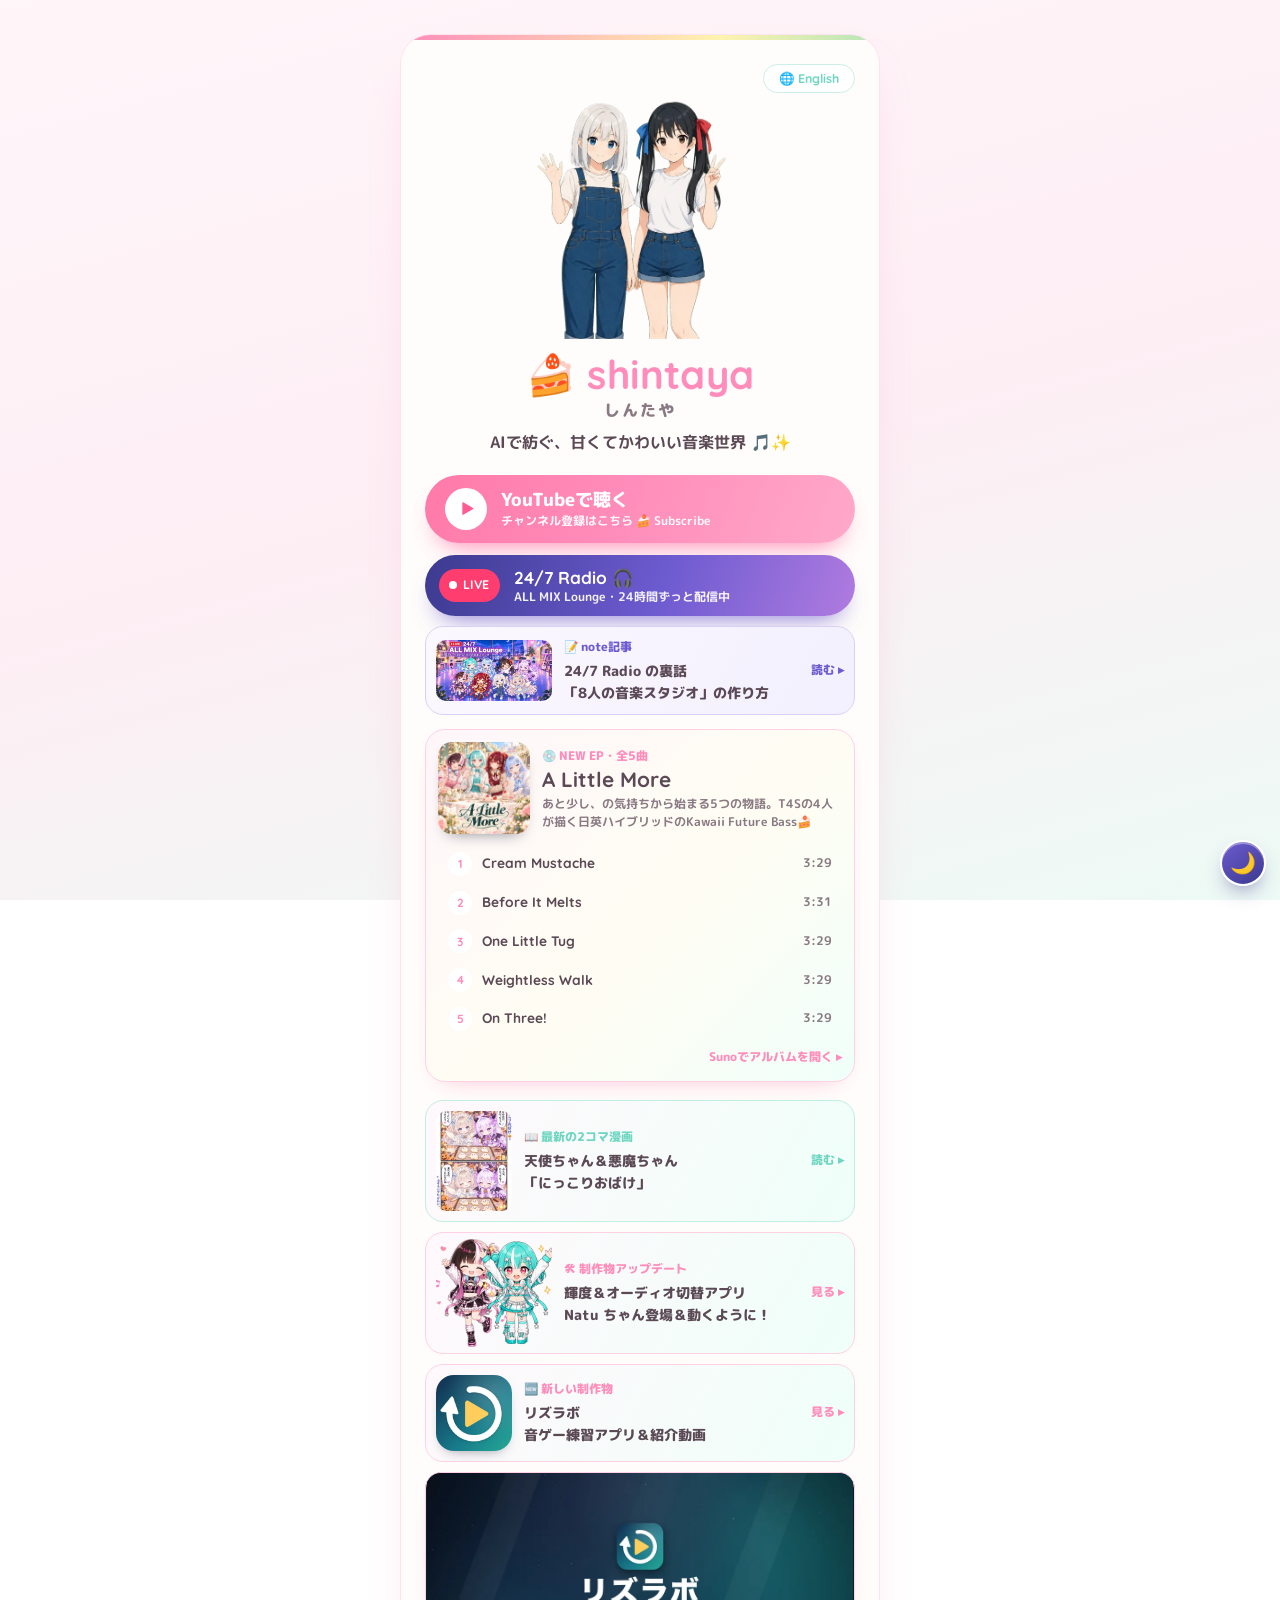
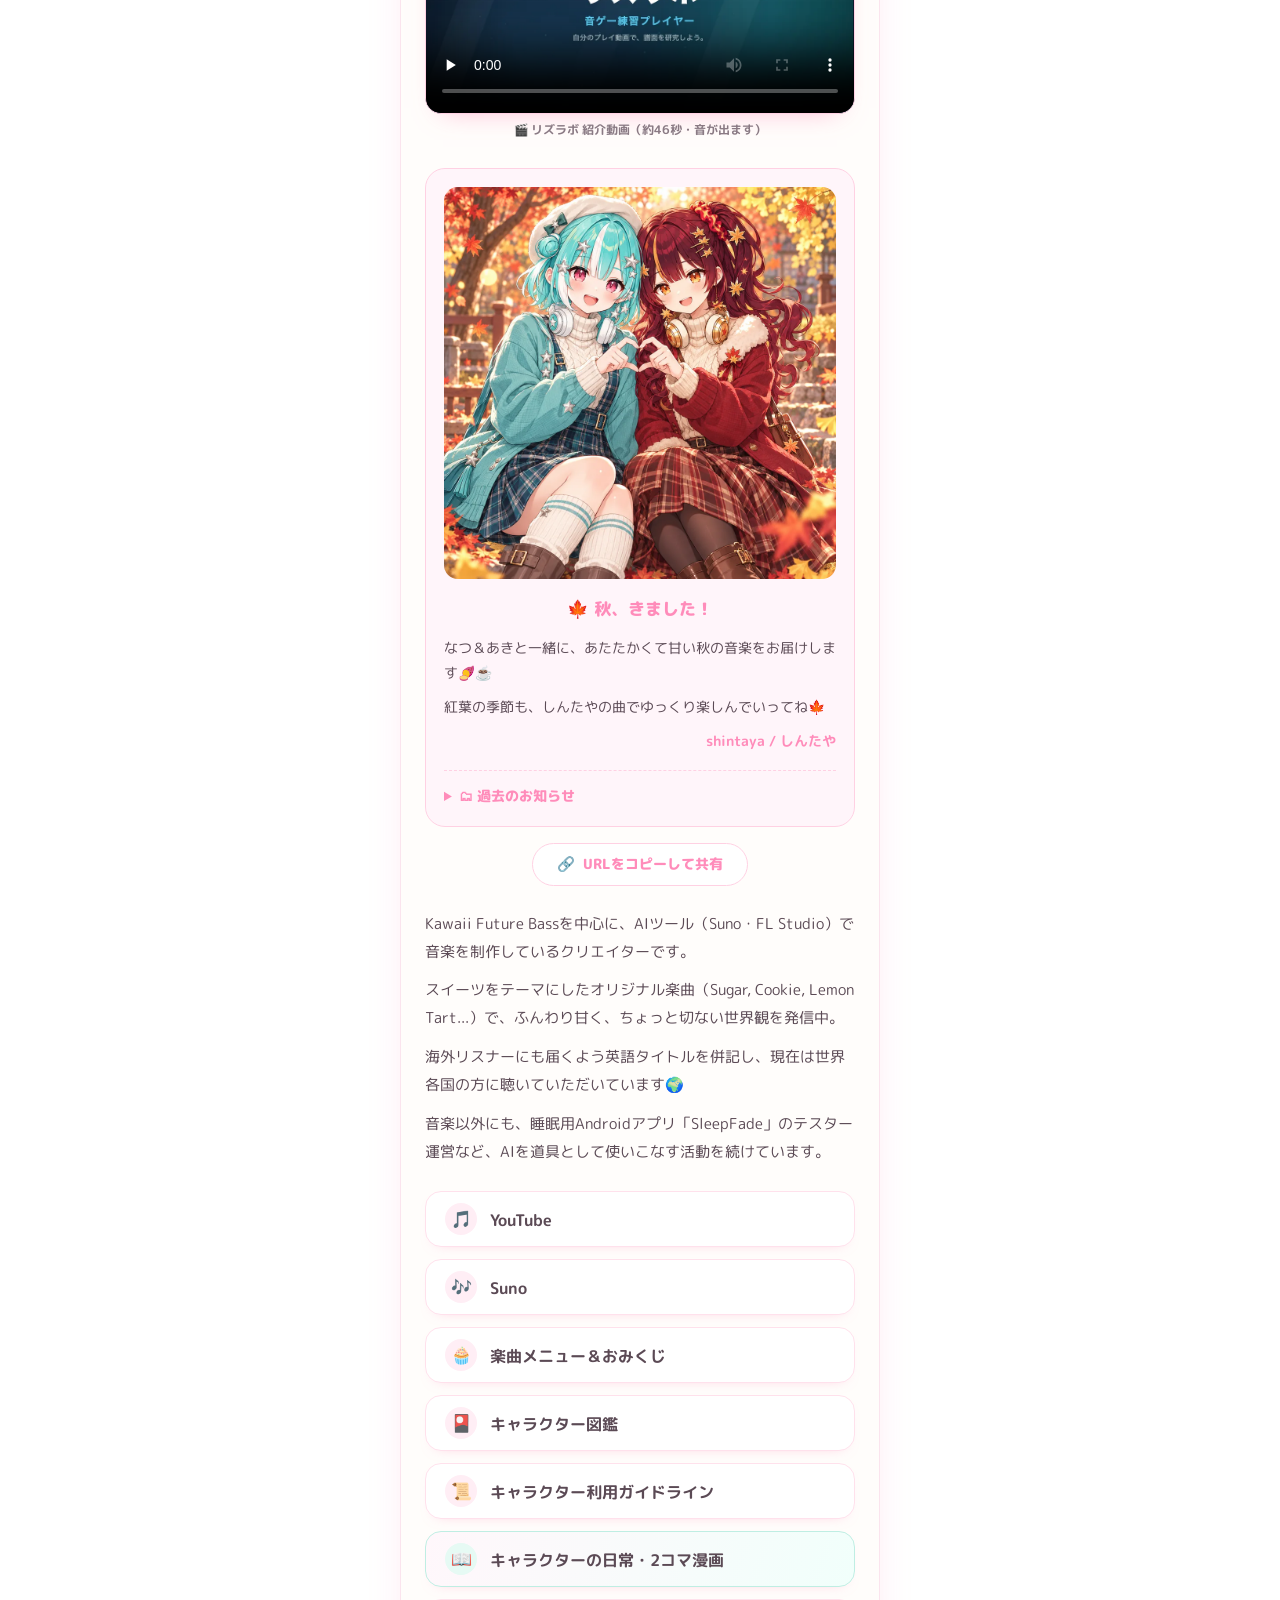
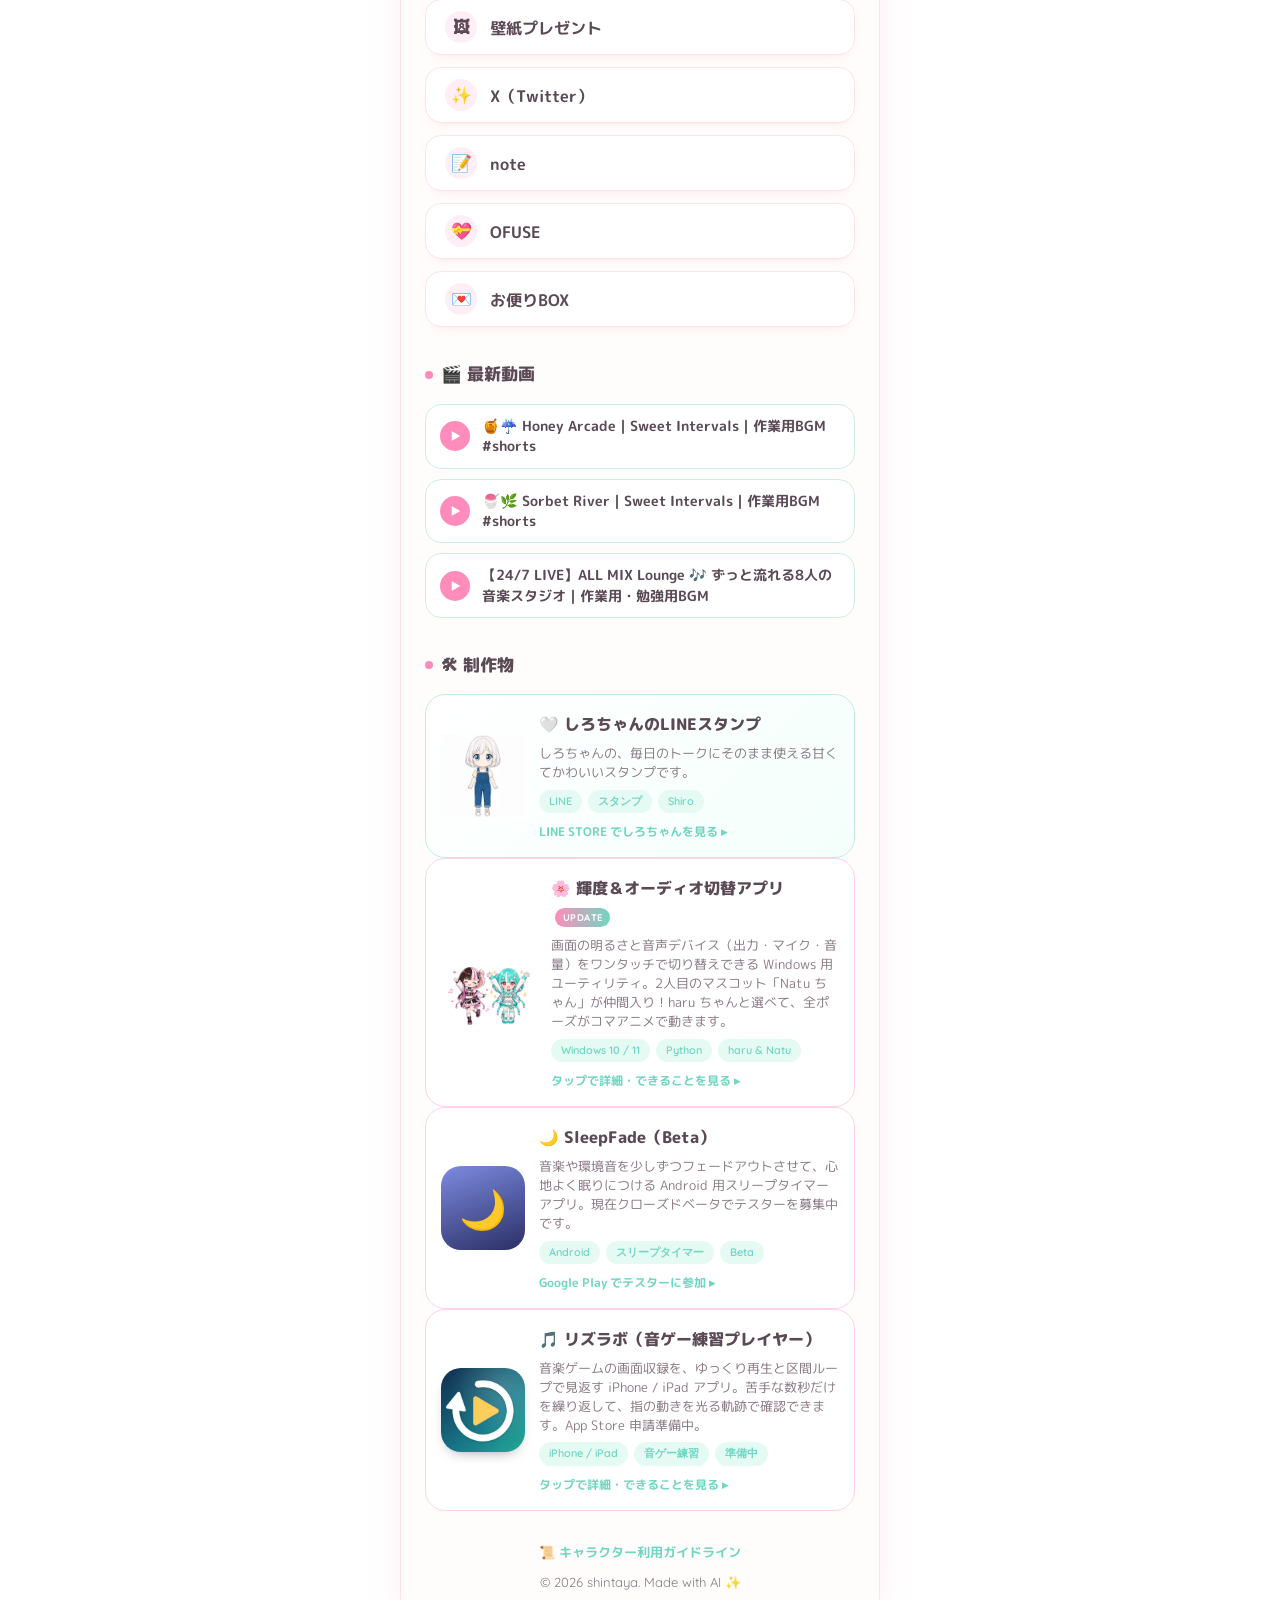
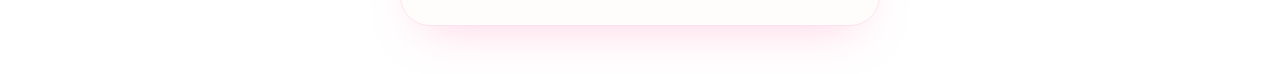
==== commit 30eb9153: "Auto-update videos and song menu" ====
--- a/index.html
+++ b/index.html
@@ -711,6 +711,10 @@
     <h2 class="section-title"><span class="lang-ja">🎬 最新動画</span><span class="lang-en" hidden>🎬 Latest Videos</span></h2>
     <nav class="videos" aria-label="最新動画">
       <!-- LATEST_VIDEOS_START -->
+      <a class="video-item" href="https://www.youtube.com/watch?v=dAM2MpPx0-Y" target="_blank" rel="noopener">
+        <span class="video-play" aria-hidden="true">▶</span>
+        <span>🍯☔ Honey Arcade｜Sweet Intervals｜作業用BGM #shorts</span>
+      </a>
       <a class="video-item" href="https://www.youtube.com/watch?v=9eKodMPc3tU" target="_blank" rel="noopener">
         <span class="video-play" aria-hidden="true">▶</span>
         <span>🍧🌿 Sorbet River｜Sweet Intervals｜作業用BGM #shorts</span>
@@ -718,10 +722,6 @@
       <a class="video-item" href="https://www.youtube.com/watch?v=OVmeFlCc4mw" target="_blank" rel="noopener">
         <span class="video-play" aria-hidden="true">▶</span>
         <span>【24/7 LIVE】ALL MIX Lounge 🎶 ずっと流れる8人の音楽スタジオ｜作業用・勉強用BGM</span>
-      </a>
-      <a class="video-item" href="https://www.youtube.com/watch?v=tXWps__HVpc" target="_blank" rel="noopener">
-        <span class="video-play" aria-hidden="true">▶</span>
-        <span>🫧🚌 Soda Bus Stop｜Sweet Intervals｜作業用BGM #shorts</span>
       </a>
       <!-- LATEST_VIDEOS_END -->
     </nav>
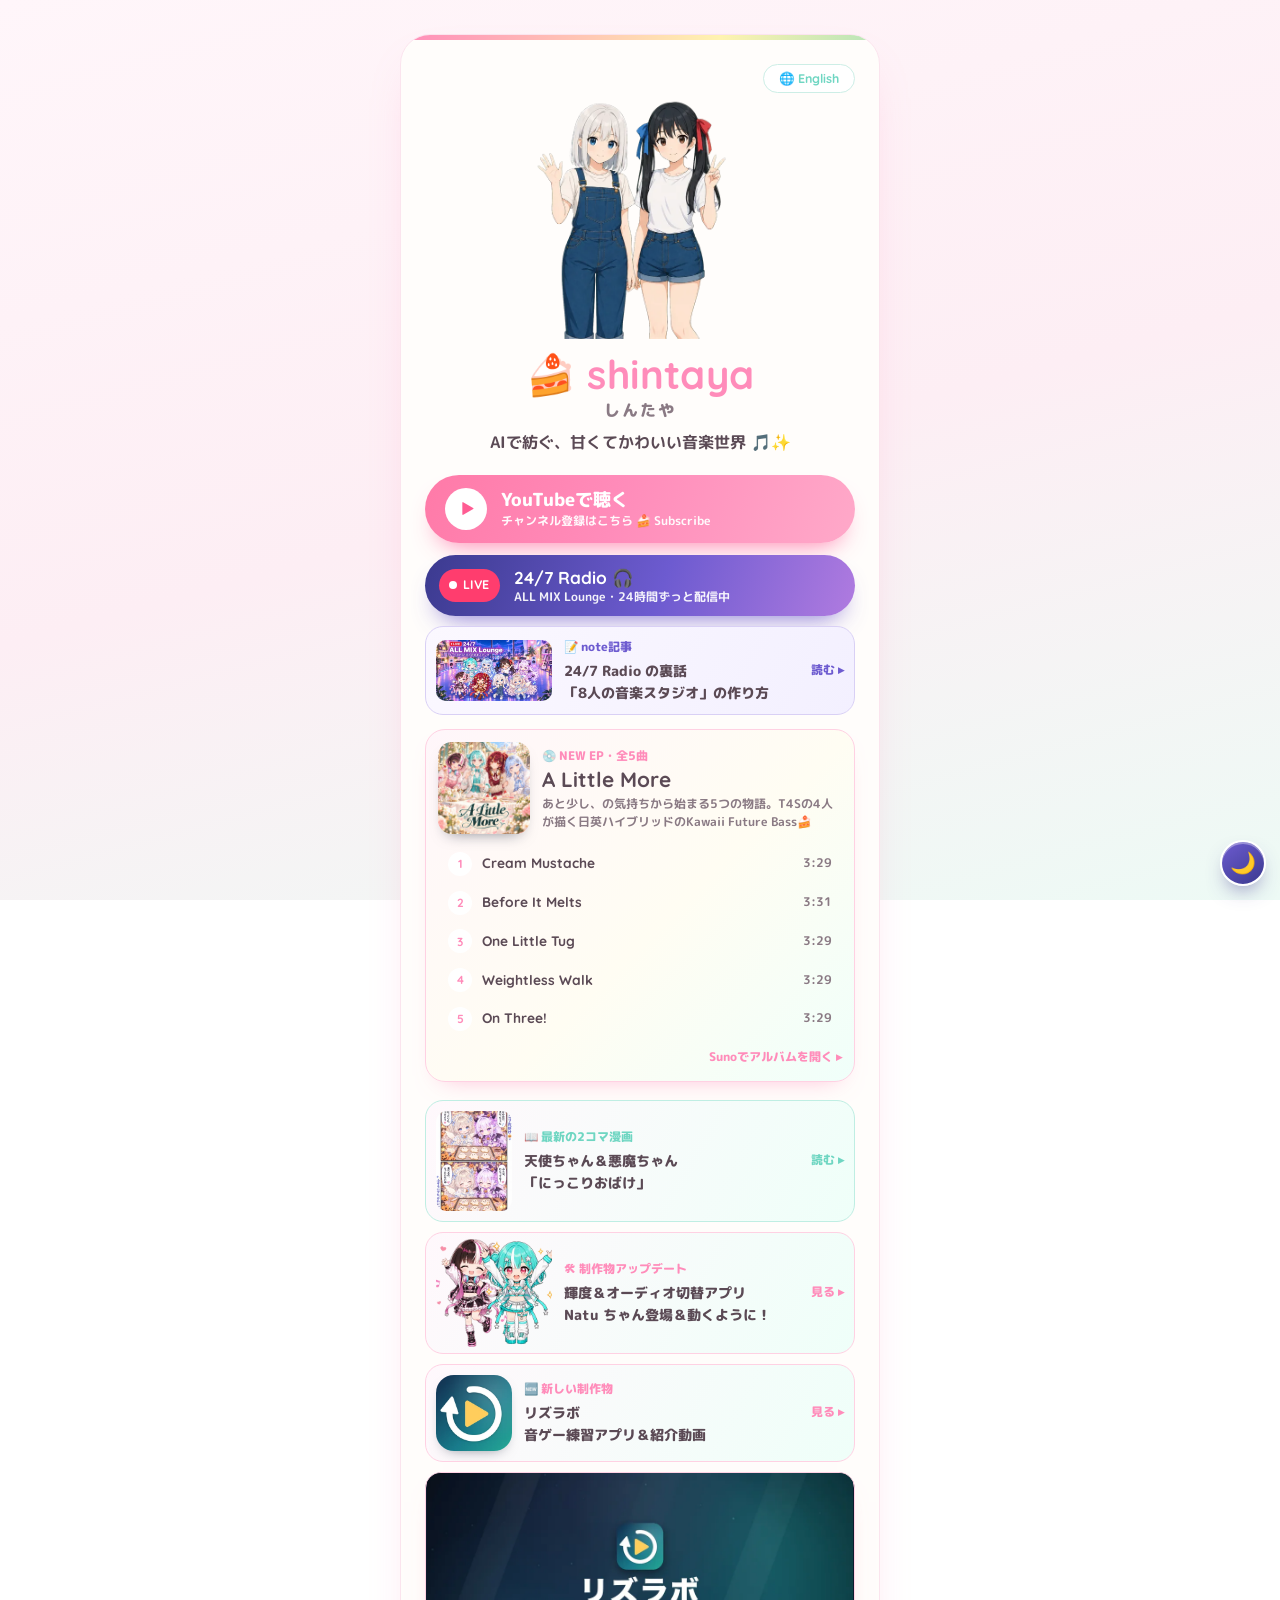
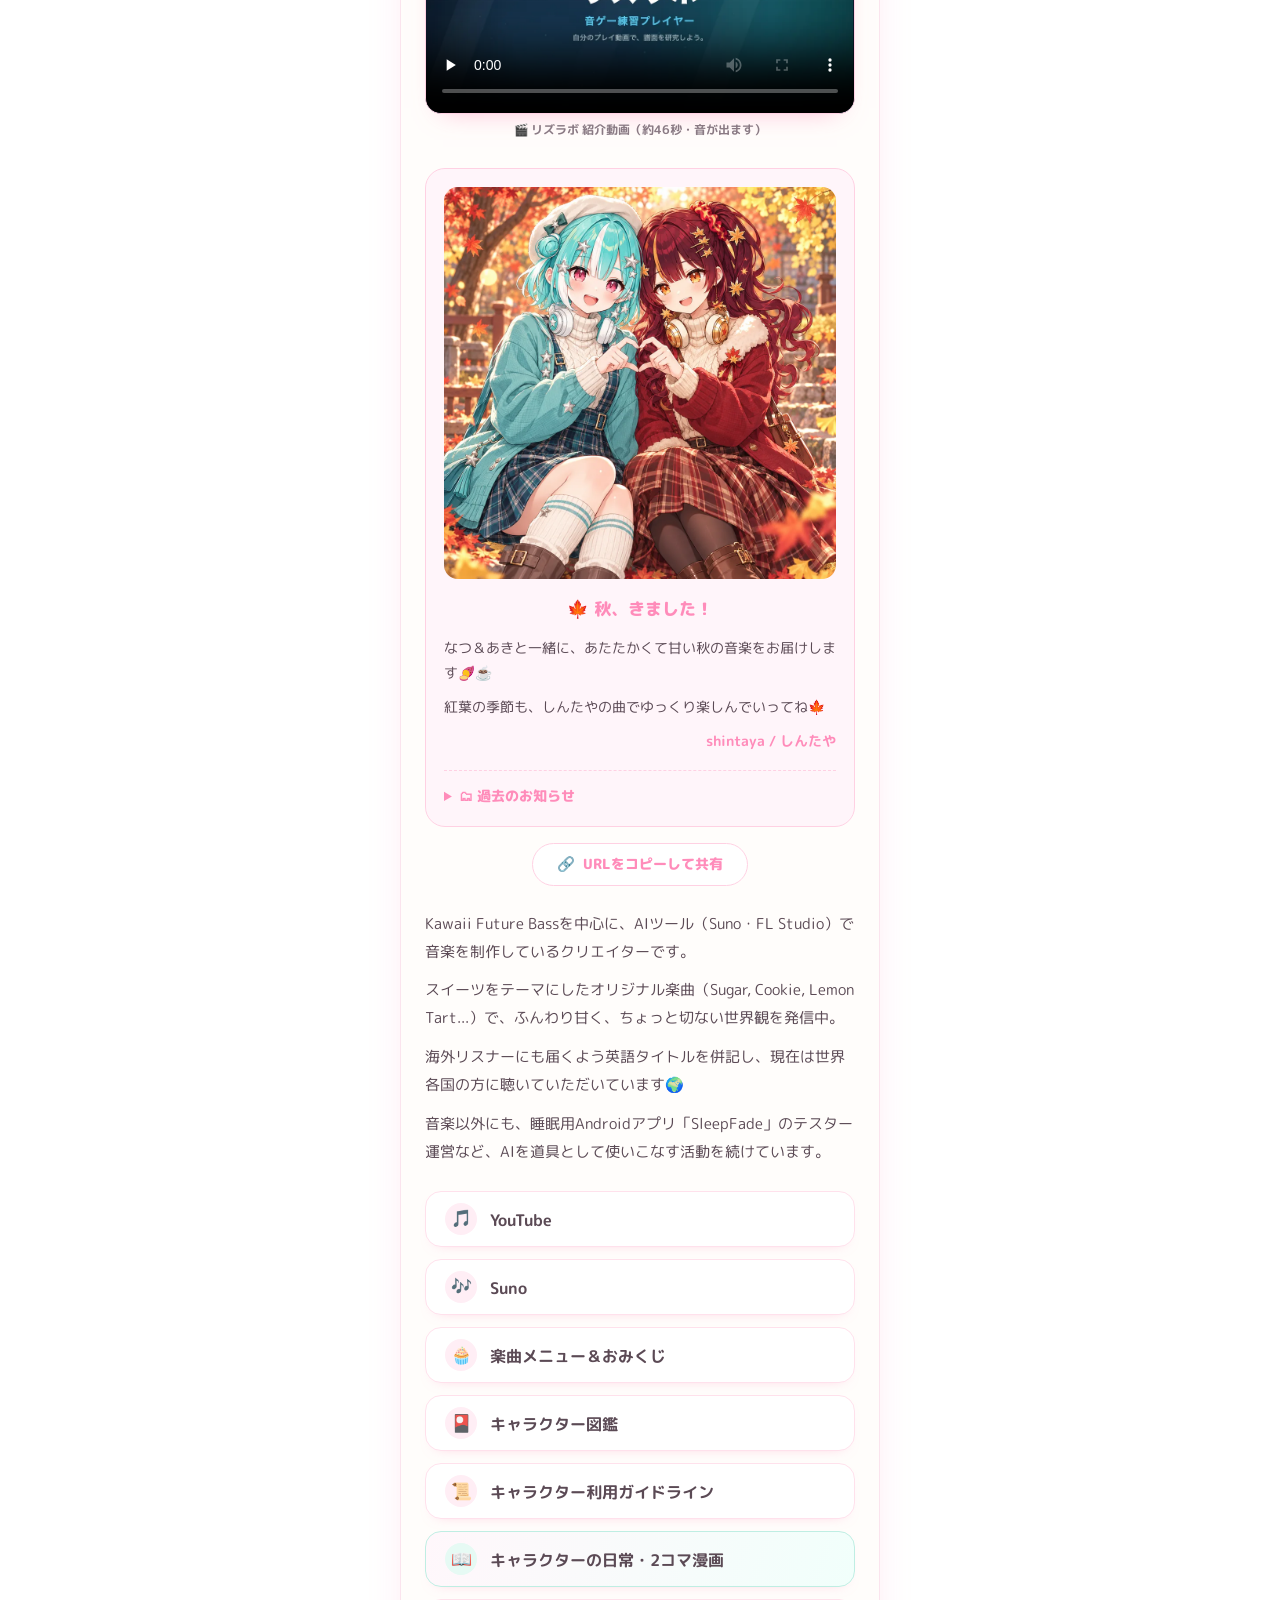
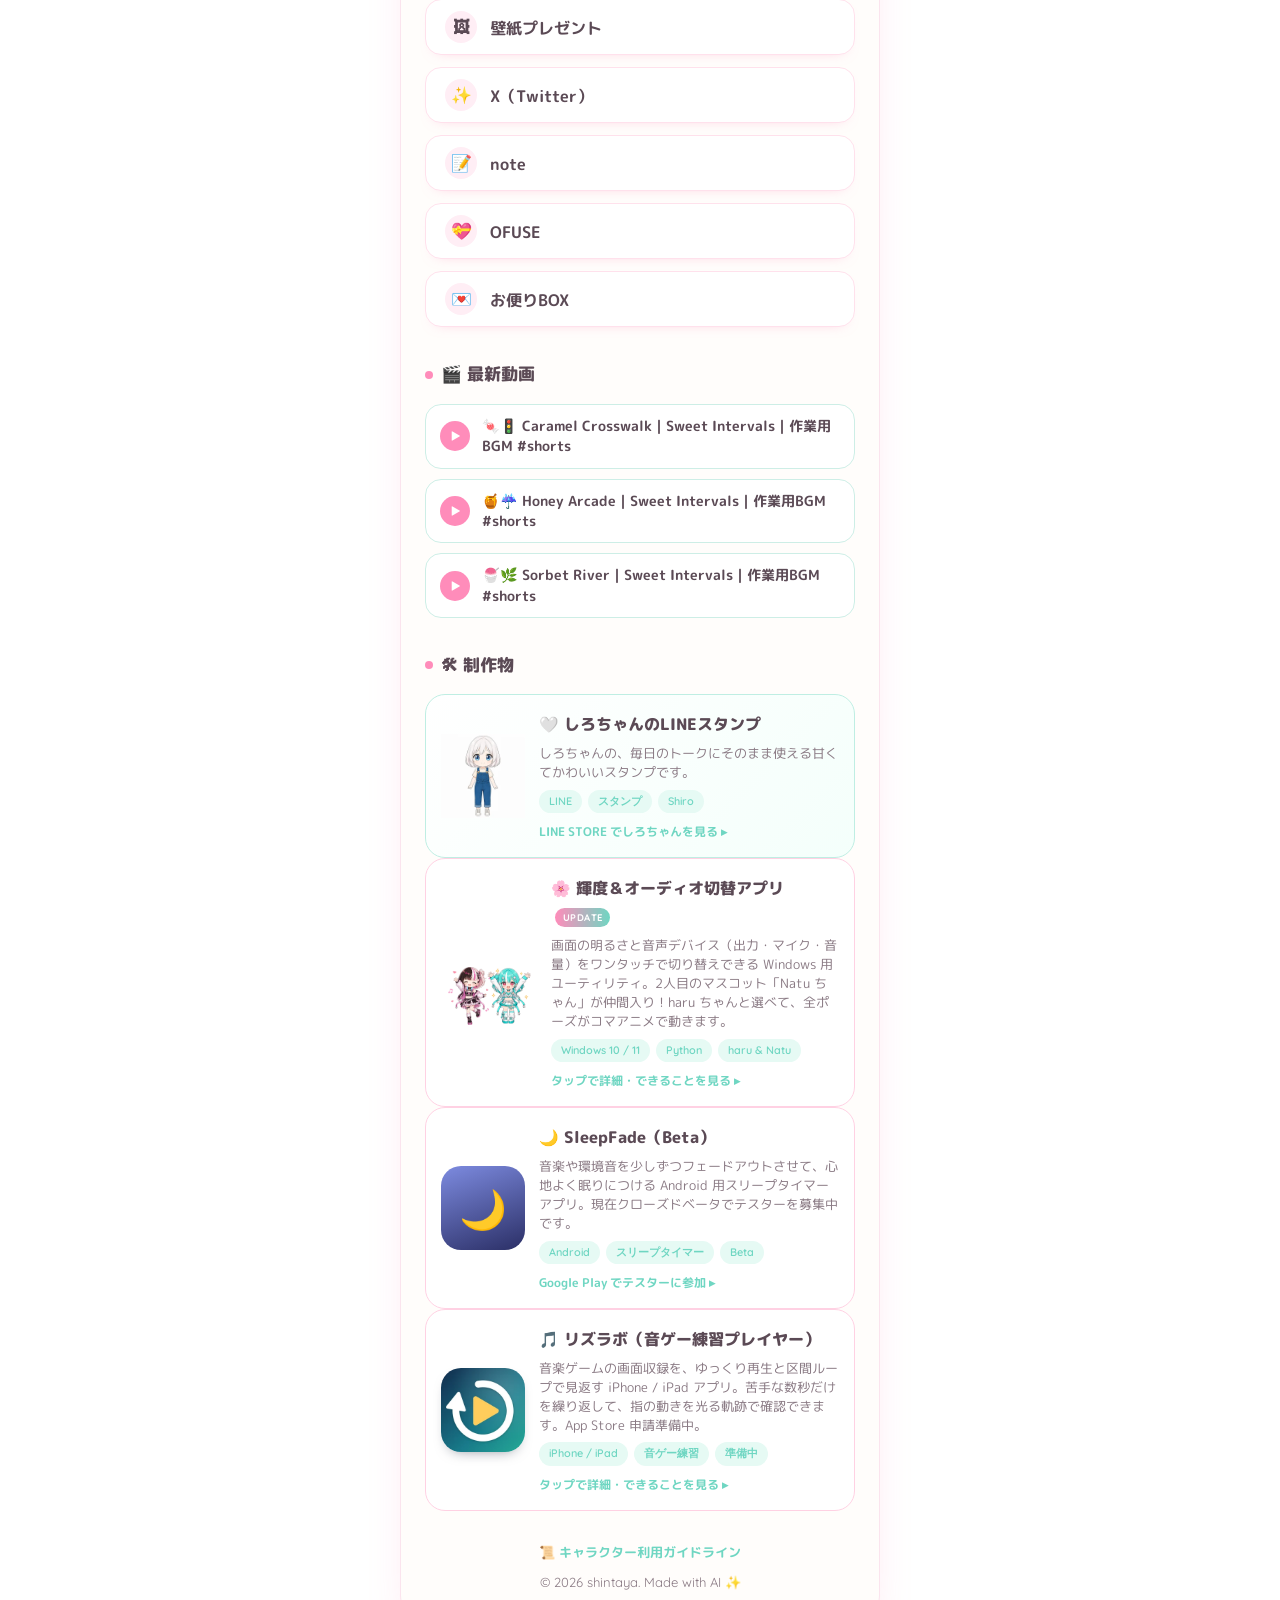
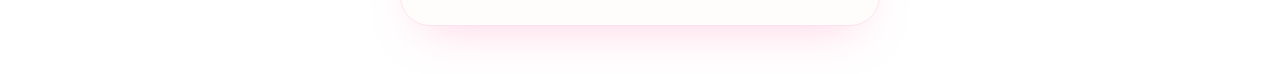
==== commit 614375c0: "Auto-update videos and song menu" ====
--- a/index.html
+++ b/index.html
@@ -711,6 +711,10 @@
     <h2 class="section-title"><span class="lang-ja">🎬 最新動画</span><span class="lang-en" hidden>🎬 Latest Videos</span></h2>
     <nav class="videos" aria-label="最新動画">
       <!-- LATEST_VIDEOS_START -->
+      <a class="video-item" href="https://www.youtube.com/watch?v=F6dBAyWINGY" target="_blank" rel="noopener">
+        <span class="video-play" aria-hidden="true">▶</span>
+        <span>🍬🚦 Caramel Crosswalk｜Sweet Intervals｜作業用BGM #shorts</span>
+      </a>
       <a class="video-item" href="https://www.youtube.com/watch?v=dAM2MpPx0-Y" target="_blank" rel="noopener">
         <span class="video-play" aria-hidden="true">▶</span>
         <span>🍯☔ Honey Arcade｜Sweet Intervals｜作業用BGM #shorts</span>
@@ -718,10 +722,6 @@
       <a class="video-item" href="https://www.youtube.com/watch?v=9eKodMPc3tU" target="_blank" rel="noopener">
         <span class="video-play" aria-hidden="true">▶</span>
         <span>🍧🌿 Sorbet River｜Sweet Intervals｜作業用BGM #shorts</span>
-      </a>
-      <a class="video-item" href="https://www.youtube.com/watch?v=OVmeFlCc4mw" target="_blank" rel="noopener">
-        <span class="video-play" aria-hidden="true">▶</span>
-        <span>【24/7 LIVE】ALL MIX Lounge 🎶 ずっと流れる8人の音楽スタジオ｜作業用・勉強用BGM</span>
       </a>
       <!-- LATEST_VIDEOS_END -->
     </nav>
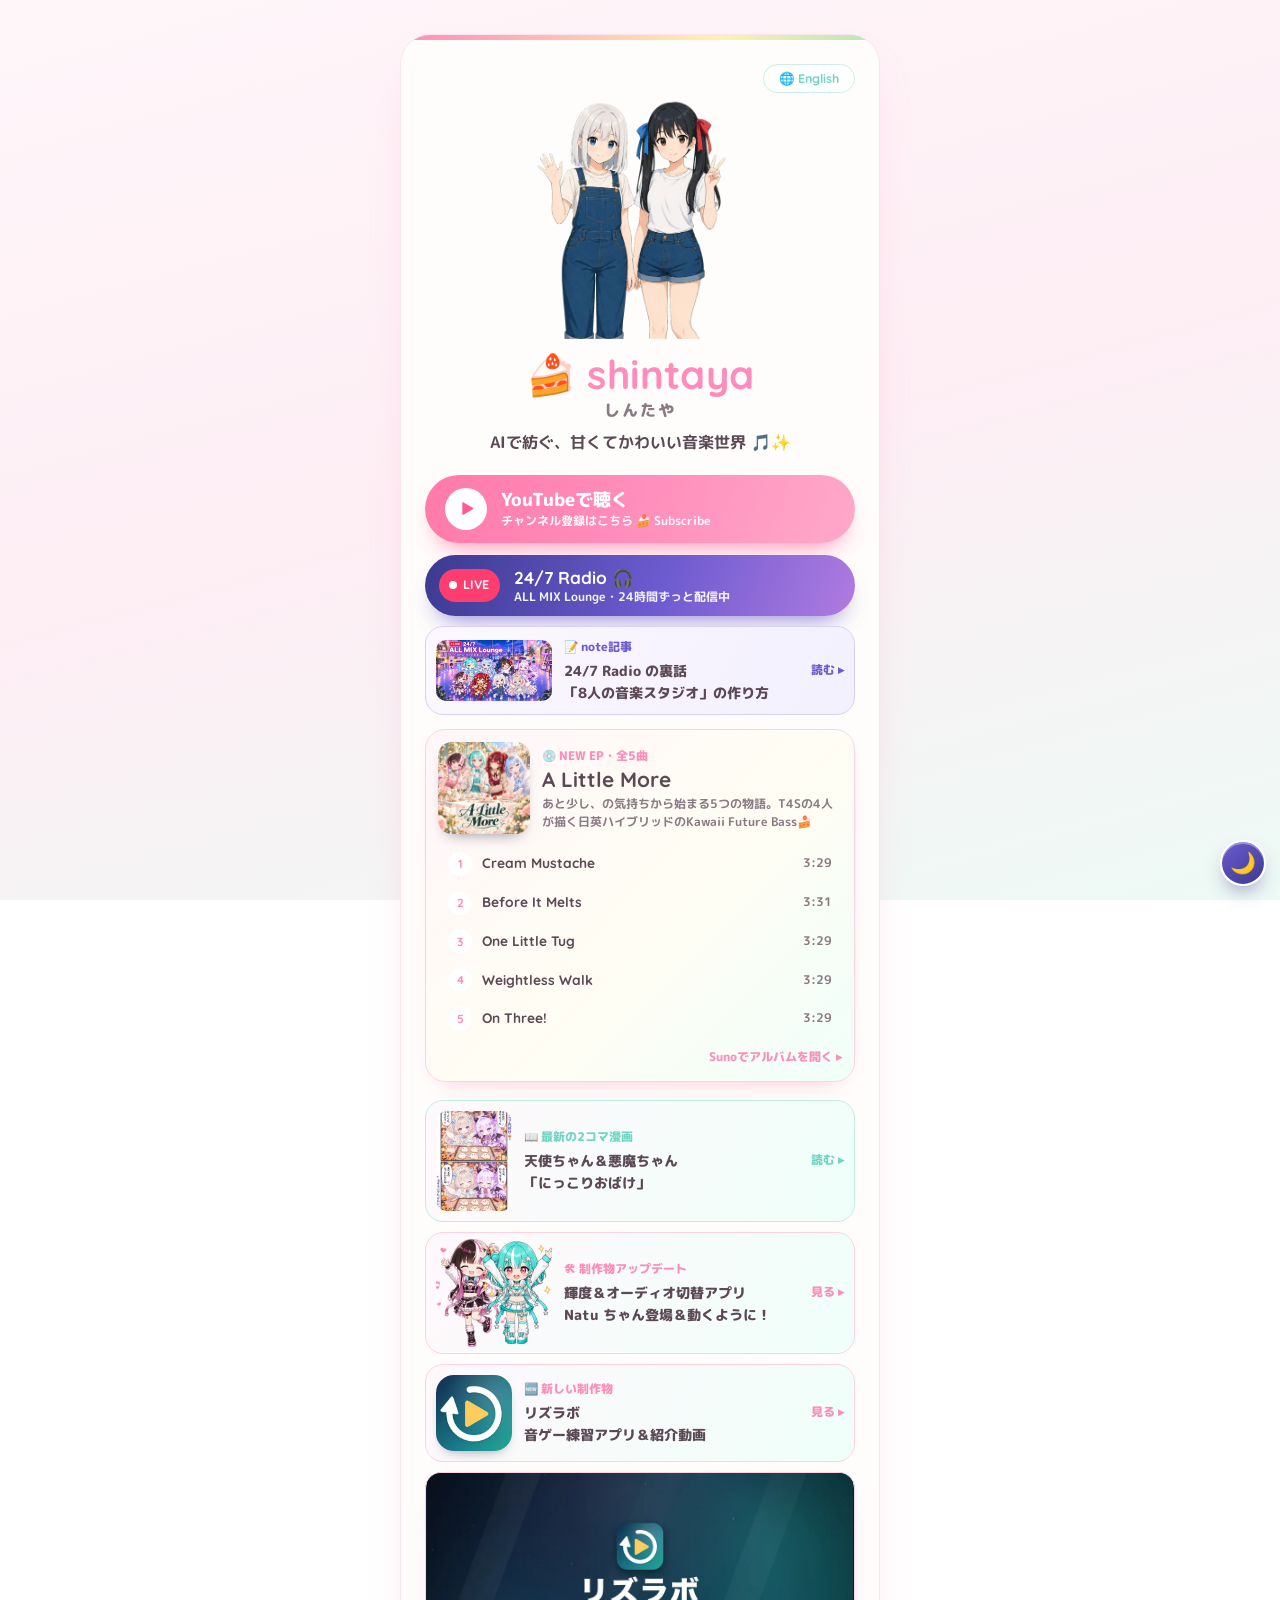
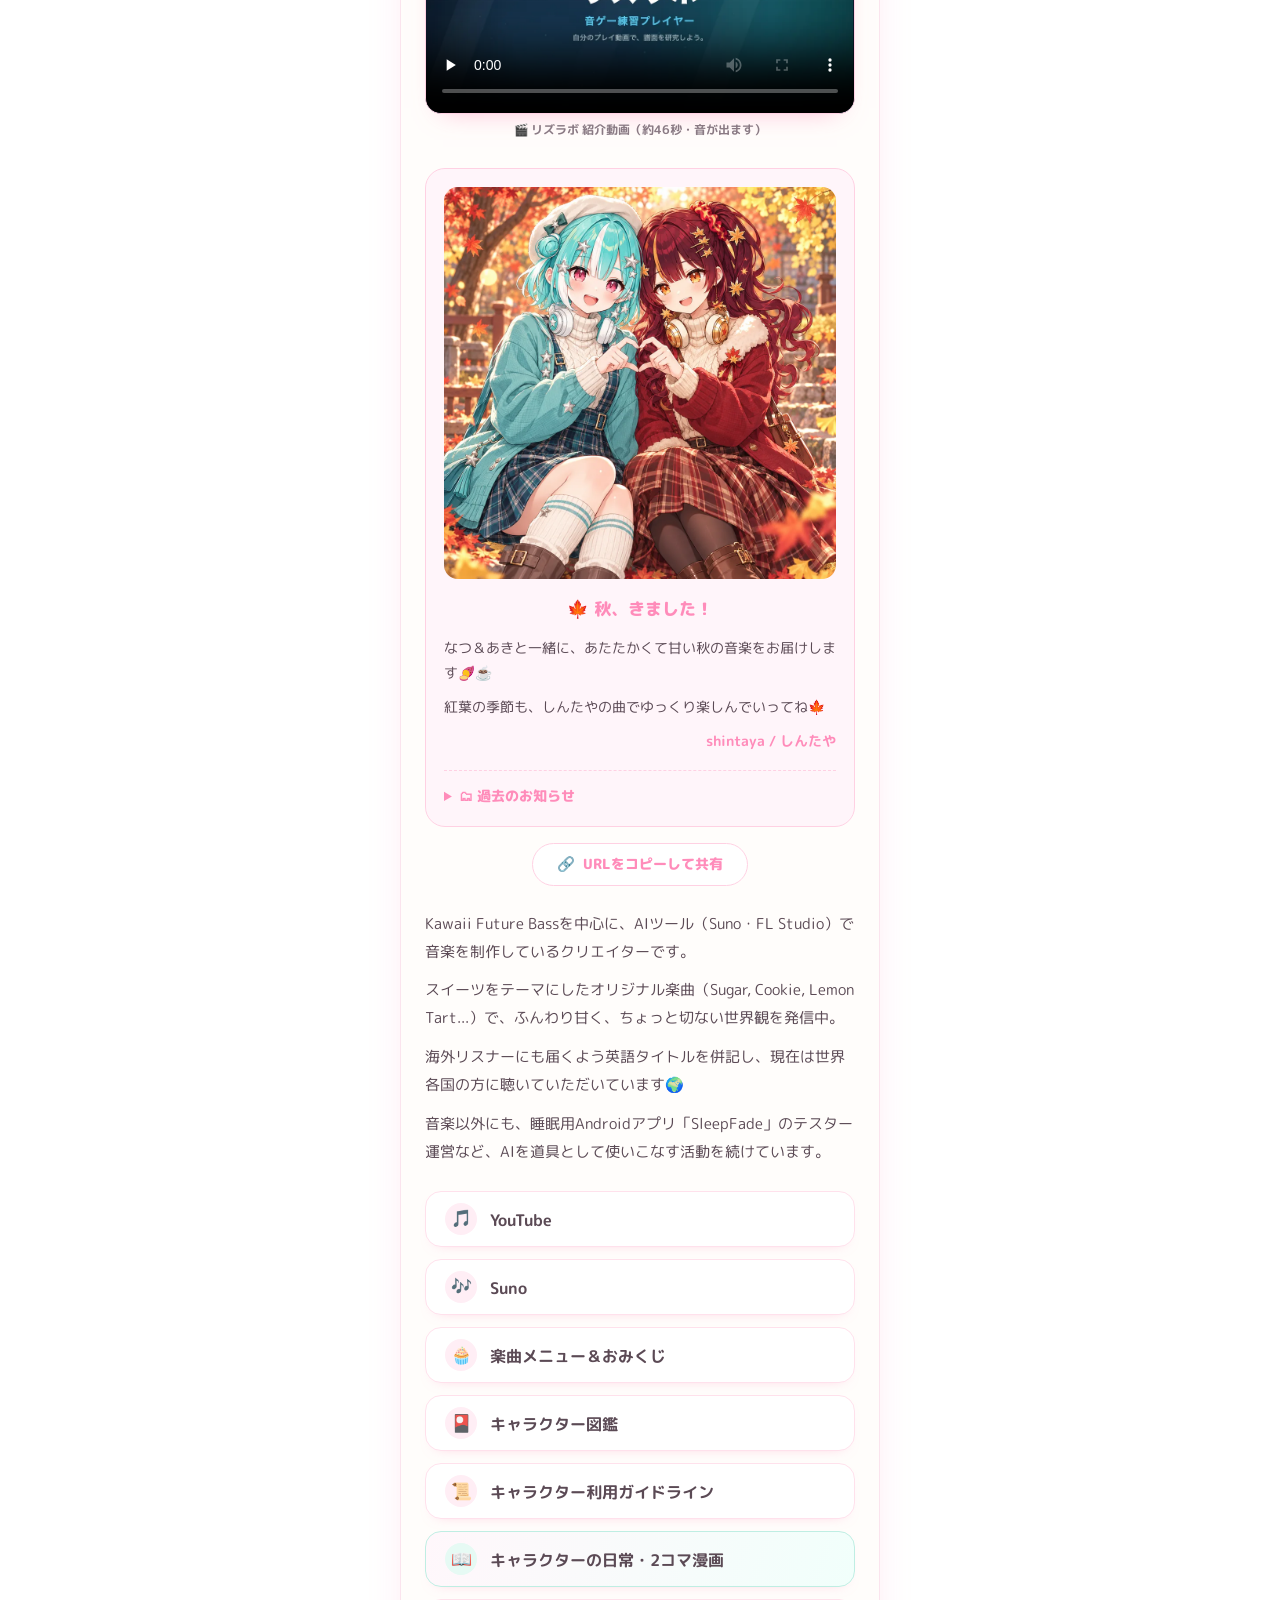
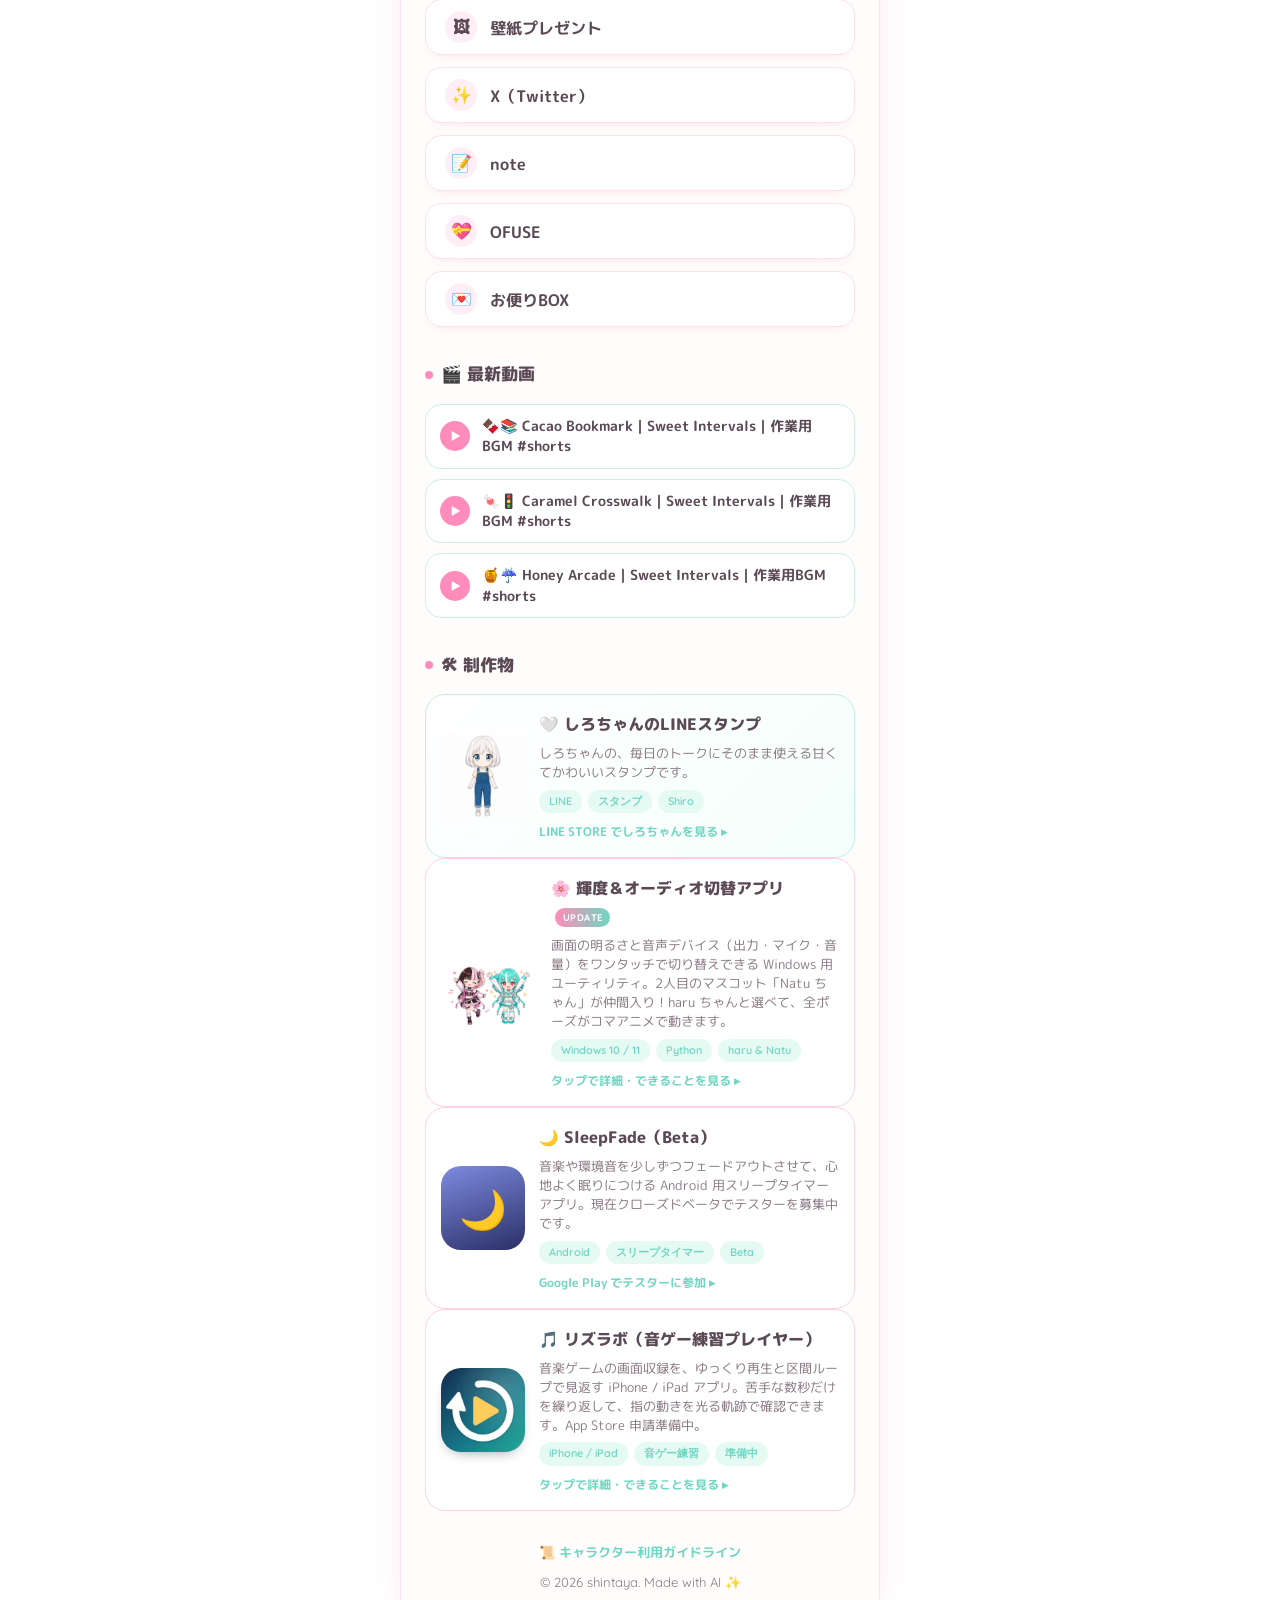
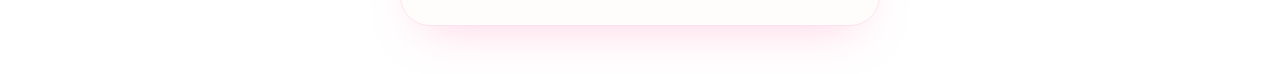
==== commit fe57ea55: "Auto-update videos and song menu" ====
--- a/index.html
+++ b/index.html
@@ -711,6 +711,10 @@
     <h2 class="section-title"><span class="lang-ja">🎬 最新動画</span><span class="lang-en" hidden>🎬 Latest Videos</span></h2>
     <nav class="videos" aria-label="最新動画">
       <!-- LATEST_VIDEOS_START -->
+      <a class="video-item" href="https://www.youtube.com/watch?v=a10K82JMuas" target="_blank" rel="noopener">
+        <span class="video-play" aria-hidden="true">▶</span>
+        <span>🍫📚 Cacao Bookmark｜Sweet Intervals｜作業用BGM #shorts</span>
+      </a>
       <a class="video-item" href="https://www.youtube.com/watch?v=F6dBAyWINGY" target="_blank" rel="noopener">
         <span class="video-play" aria-hidden="true">▶</span>
         <span>🍬🚦 Caramel Crosswalk｜Sweet Intervals｜作業用BGM #shorts</span>
@@ -718,10 +722,6 @@
       <a class="video-item" href="https://www.youtube.com/watch?v=dAM2MpPx0-Y" target="_blank" rel="noopener">
         <span class="video-play" aria-hidden="true">▶</span>
         <span>🍯☔ Honey Arcade｜Sweet Intervals｜作業用BGM #shorts</span>
-      </a>
-      <a class="video-item" href="https://www.youtube.com/watch?v=9eKodMPc3tU" target="_blank" rel="noopener">
-        <span class="video-play" aria-hidden="true">▶</span>
-        <span>🍧🌿 Sorbet River｜Sweet Intervals｜作業用BGM #shorts</span>
       </a>
       <!-- LATEST_VIDEOS_END -->
     </nav>
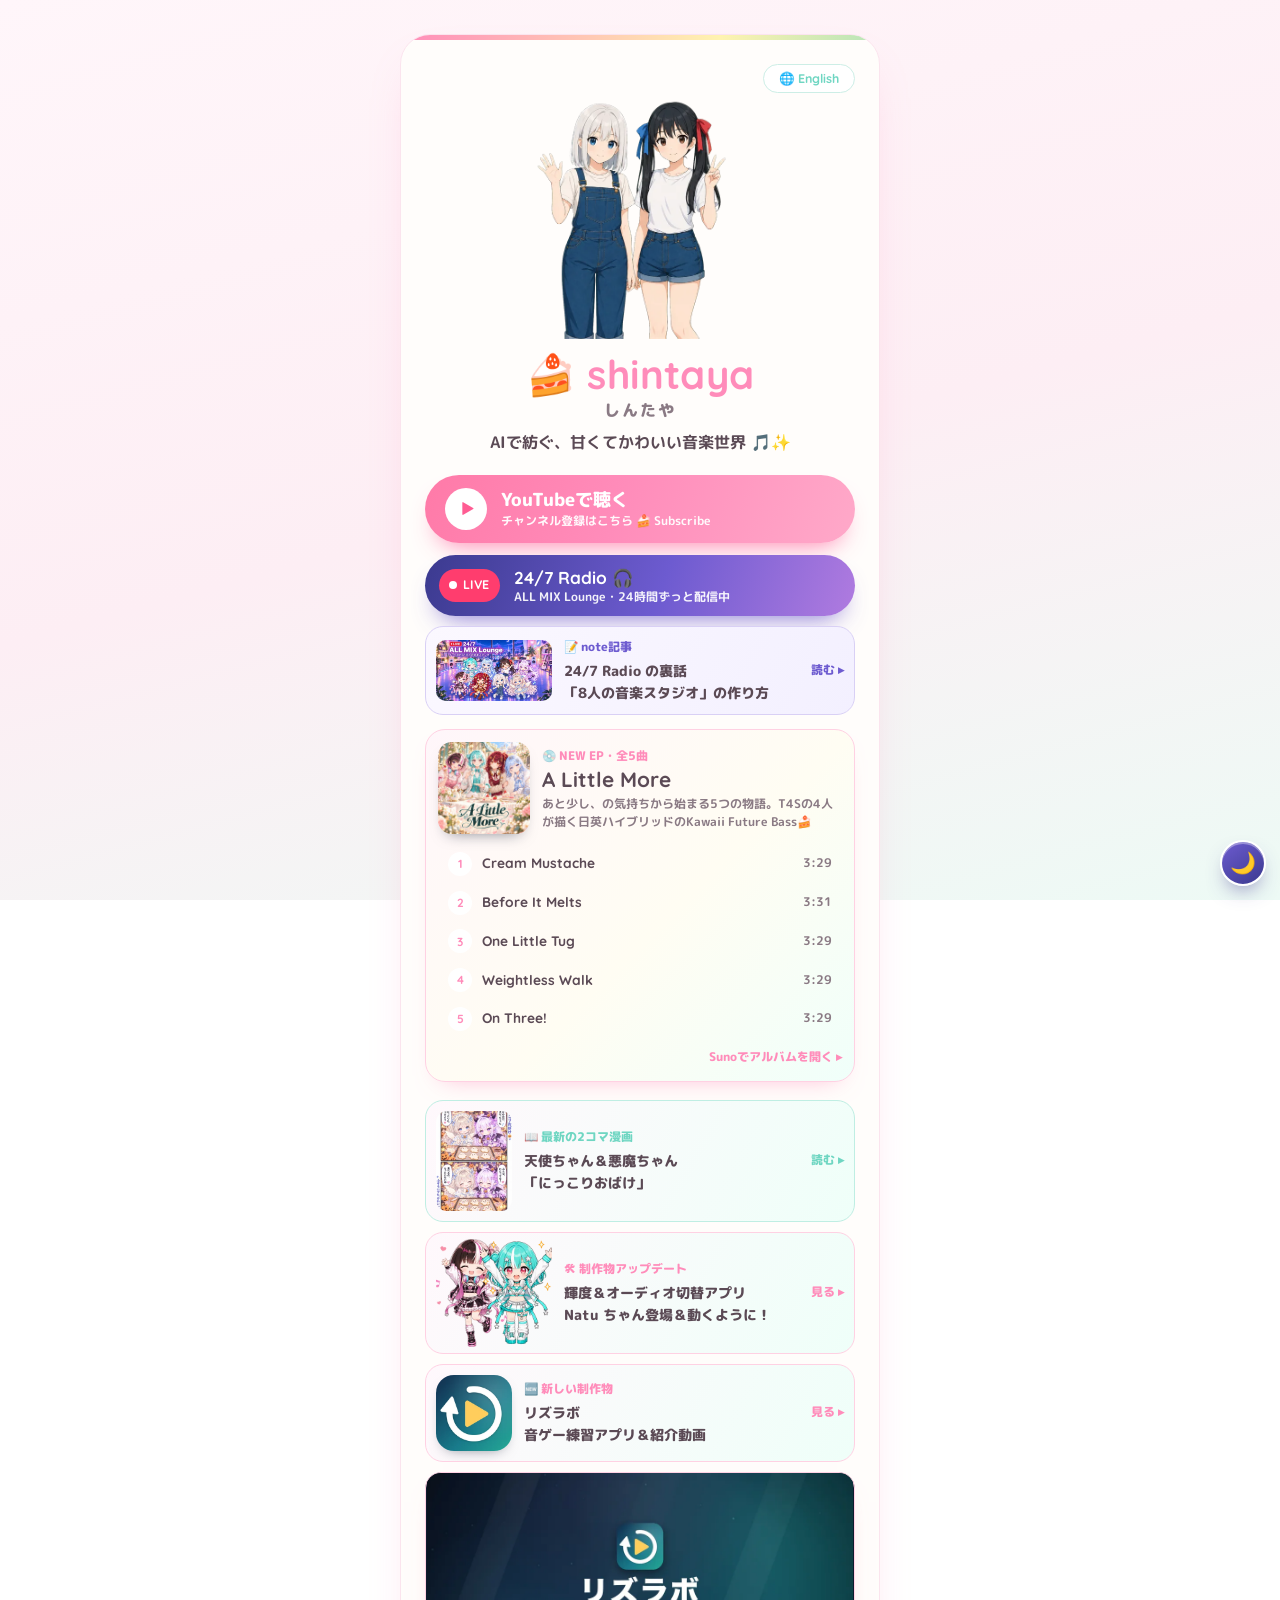
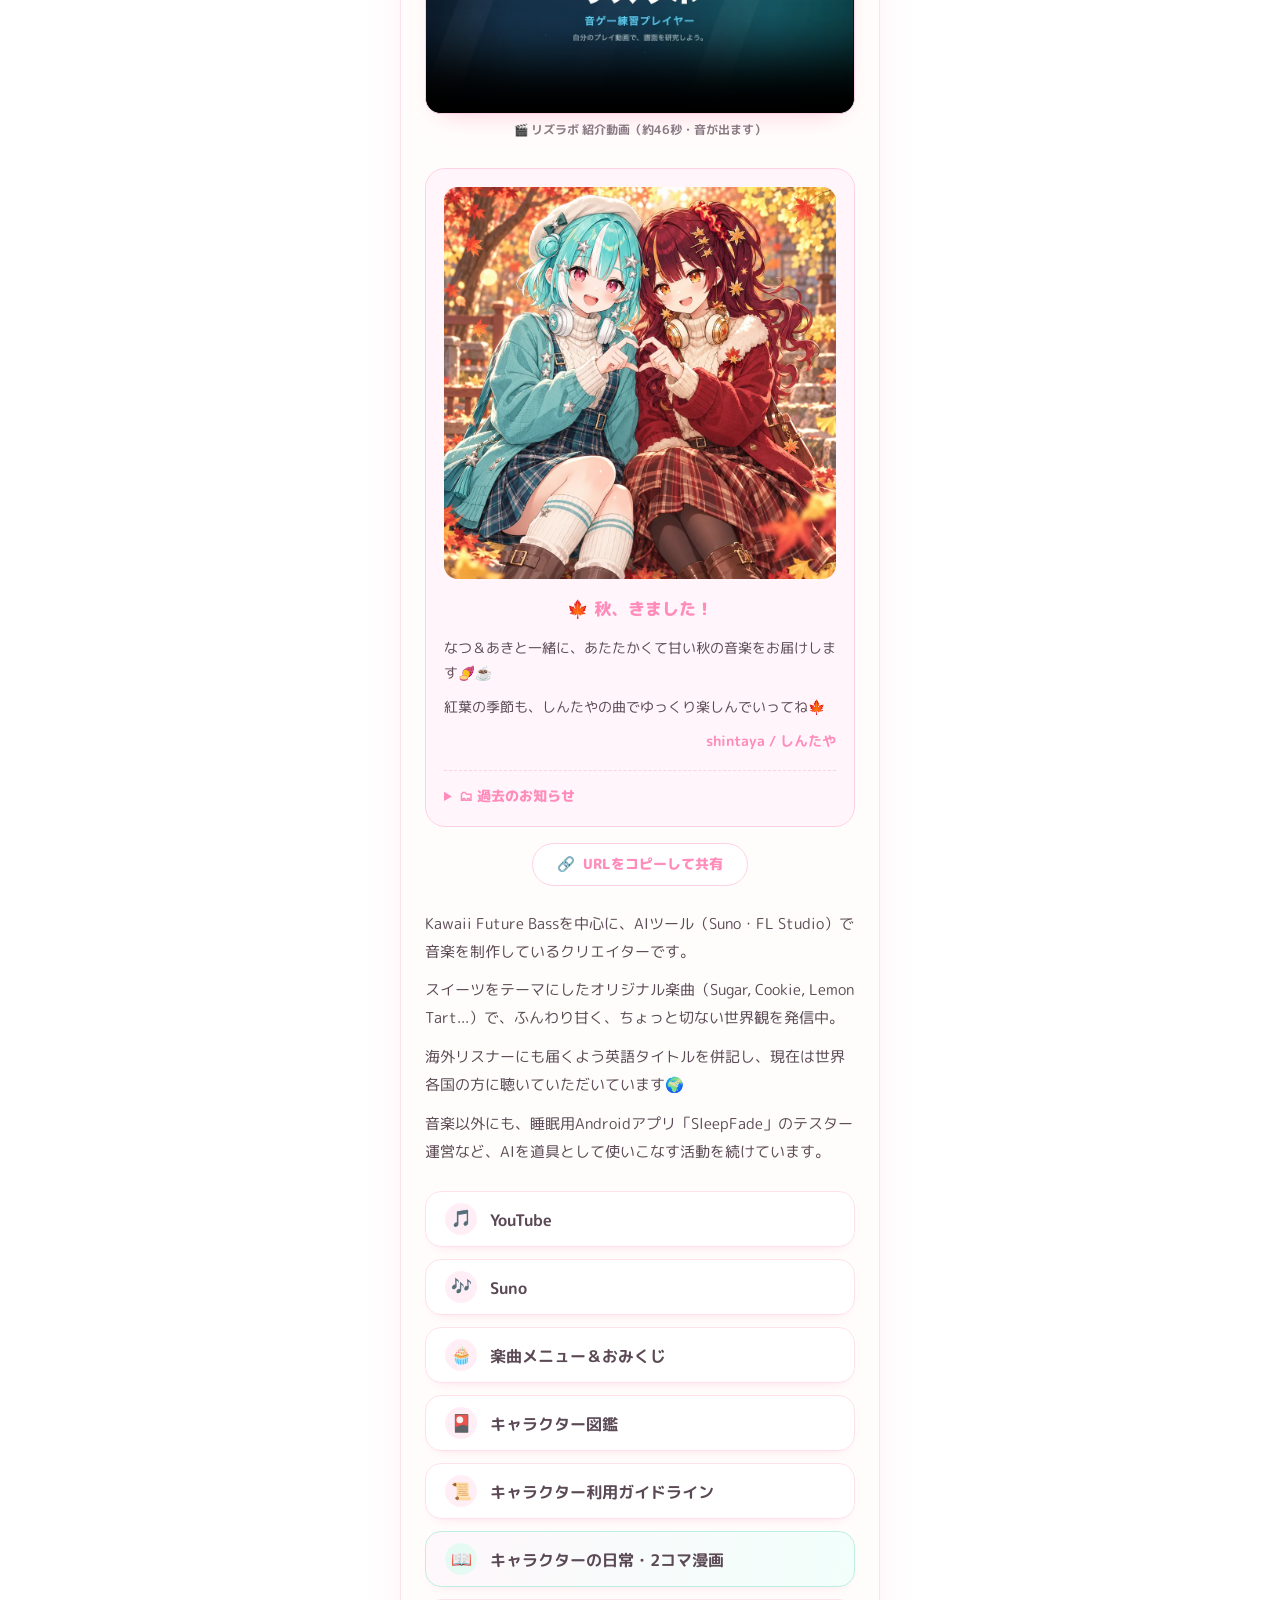
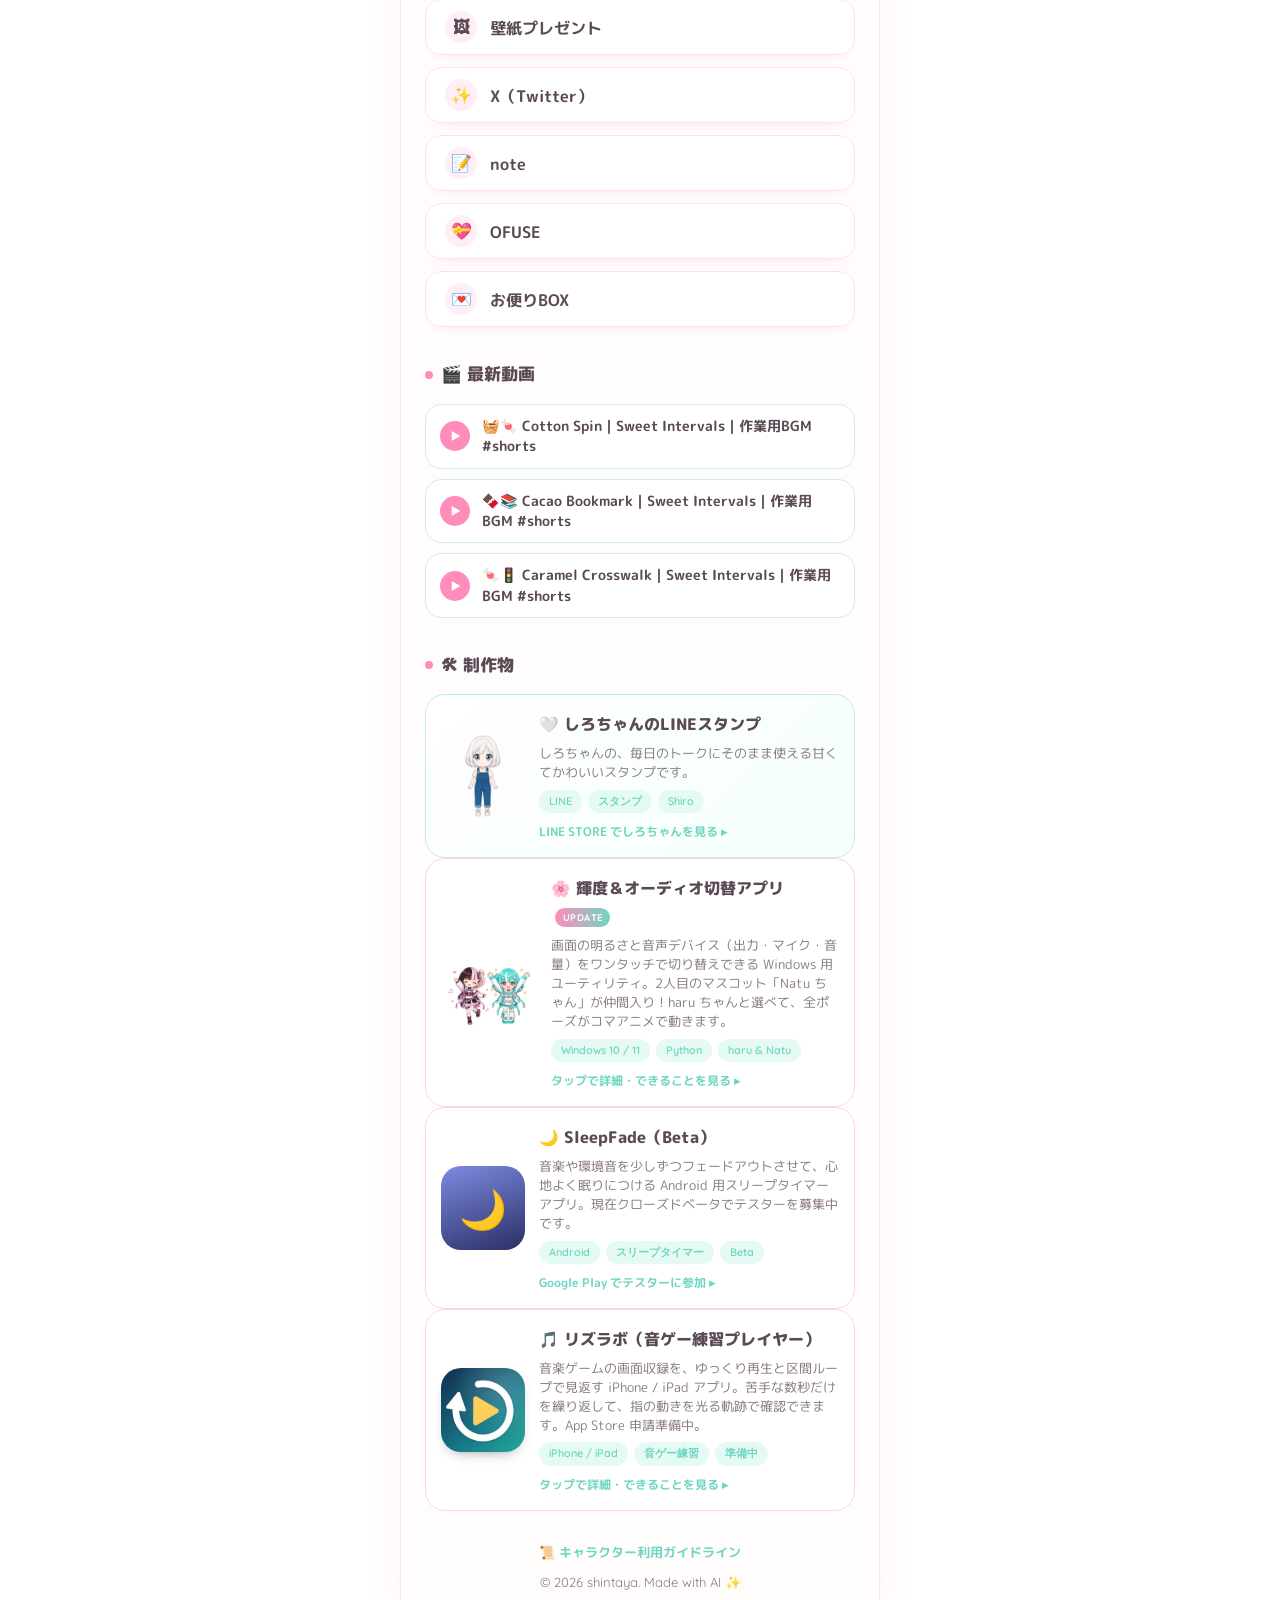
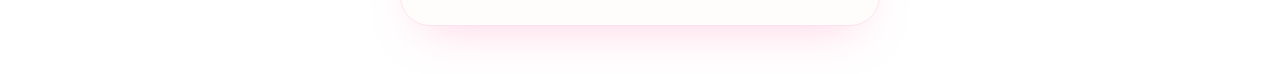
==== commit 107f27e3: "Auto-update videos and song menu" ====
--- a/index.html
+++ b/index.html
@@ -711,6 +711,10 @@
     <h2 class="section-title"><span class="lang-ja">🎬 最新動画</span><span class="lang-en" hidden>🎬 Latest Videos</span></h2>
     <nav class="videos" aria-label="最新動画">
       <!-- LATEST_VIDEOS_START -->
+      <a class="video-item" href="https://www.youtube.com/watch?v=fMiIRu078RE" target="_blank" rel="noopener">
+        <span class="video-play" aria-hidden="true">▶</span>
+        <span>🧺🍬 Cotton Spin｜Sweet Intervals｜作業用BGM #shorts</span>
+      </a>
       <a class="video-item" href="https://www.youtube.com/watch?v=a10K82JMuas" target="_blank" rel="noopener">
         <span class="video-play" aria-hidden="true">▶</span>
         <span>🍫📚 Cacao Bookmark｜Sweet Intervals｜作業用BGM #shorts</span>
@@ -718,10 +722,6 @@
       <a class="video-item" href="https://www.youtube.com/watch?v=F6dBAyWINGY" target="_blank" rel="noopener">
         <span class="video-play" aria-hidden="true">▶</span>
         <span>🍬🚦 Caramel Crosswalk｜Sweet Intervals｜作業用BGM #shorts</span>
-      </a>
-      <a class="video-item" href="https://www.youtube.com/watch?v=dAM2MpPx0-Y" target="_blank" rel="noopener">
-        <span class="video-play" aria-hidden="true">▶</span>
-        <span>🍯☔ Honey Arcade｜Sweet Intervals｜作業用BGM #shorts</span>
       </a>
       <!-- LATEST_VIDEOS_END -->
     </nav>
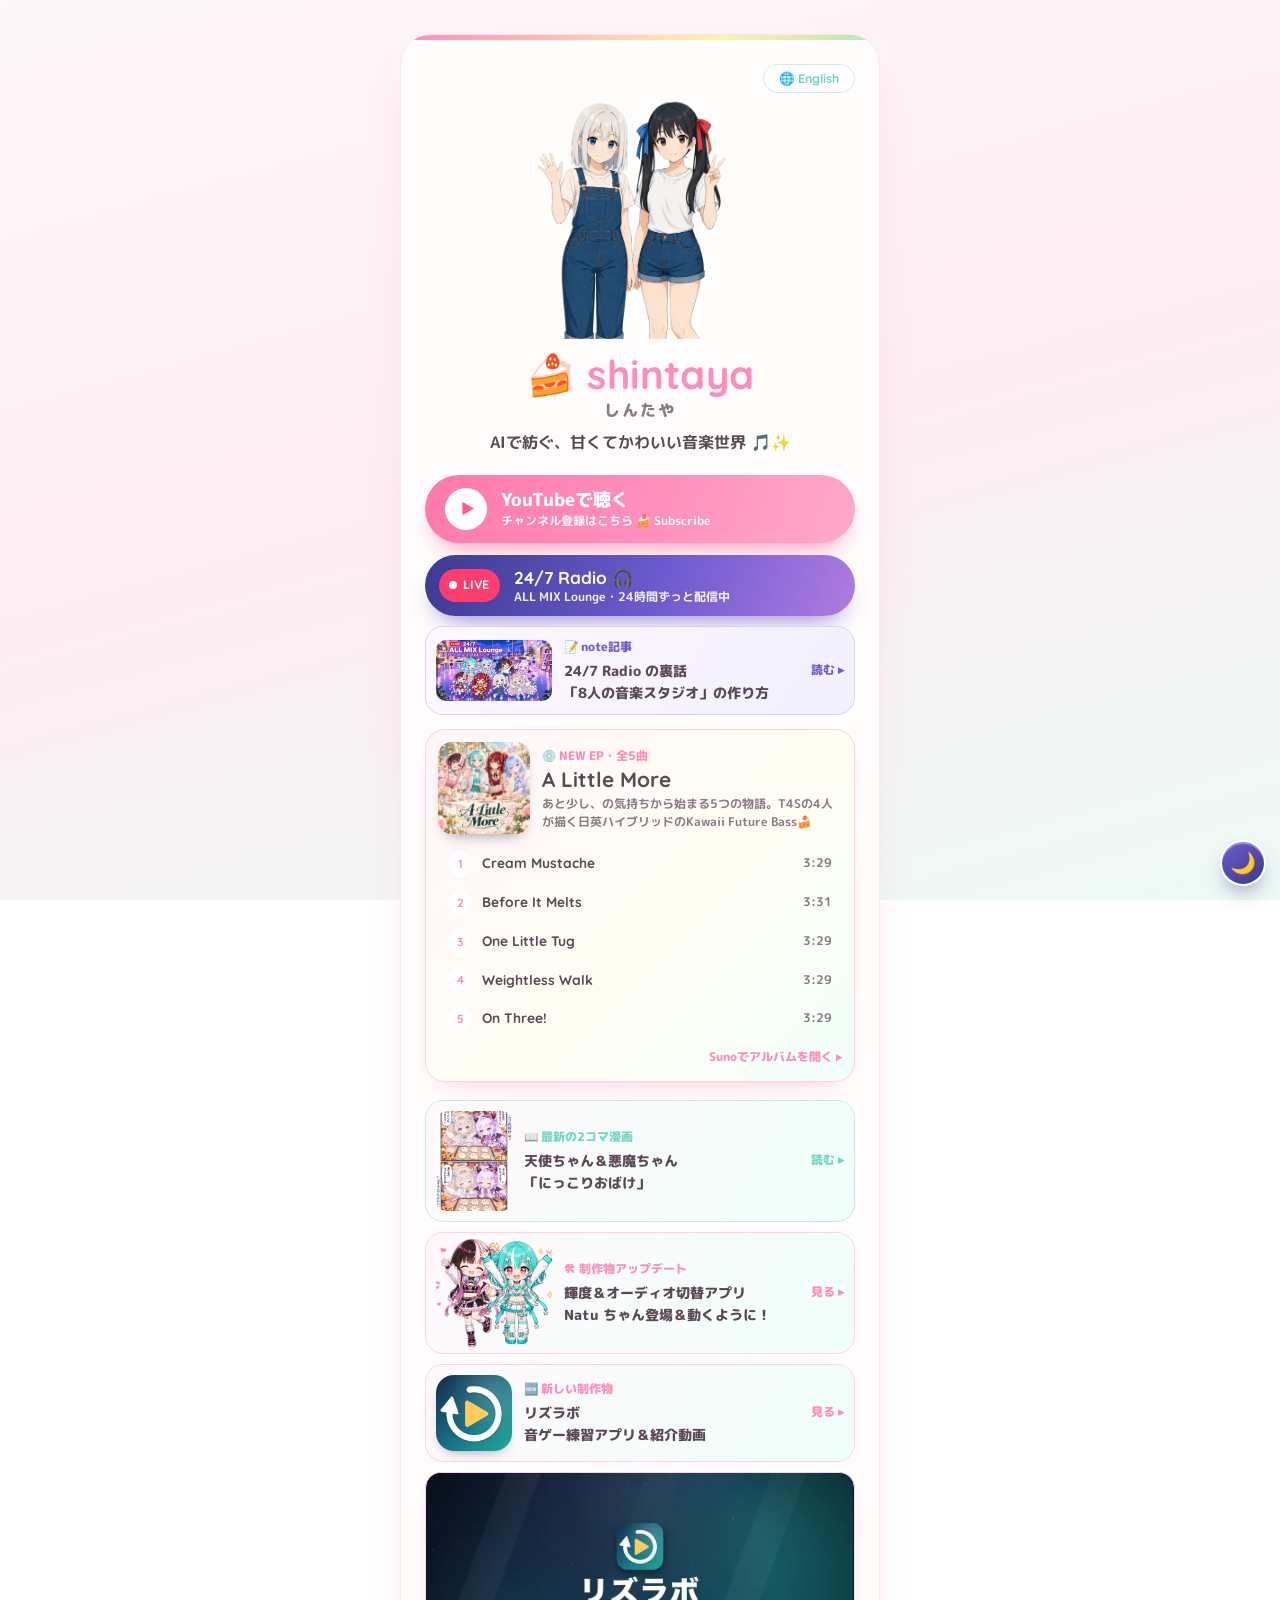
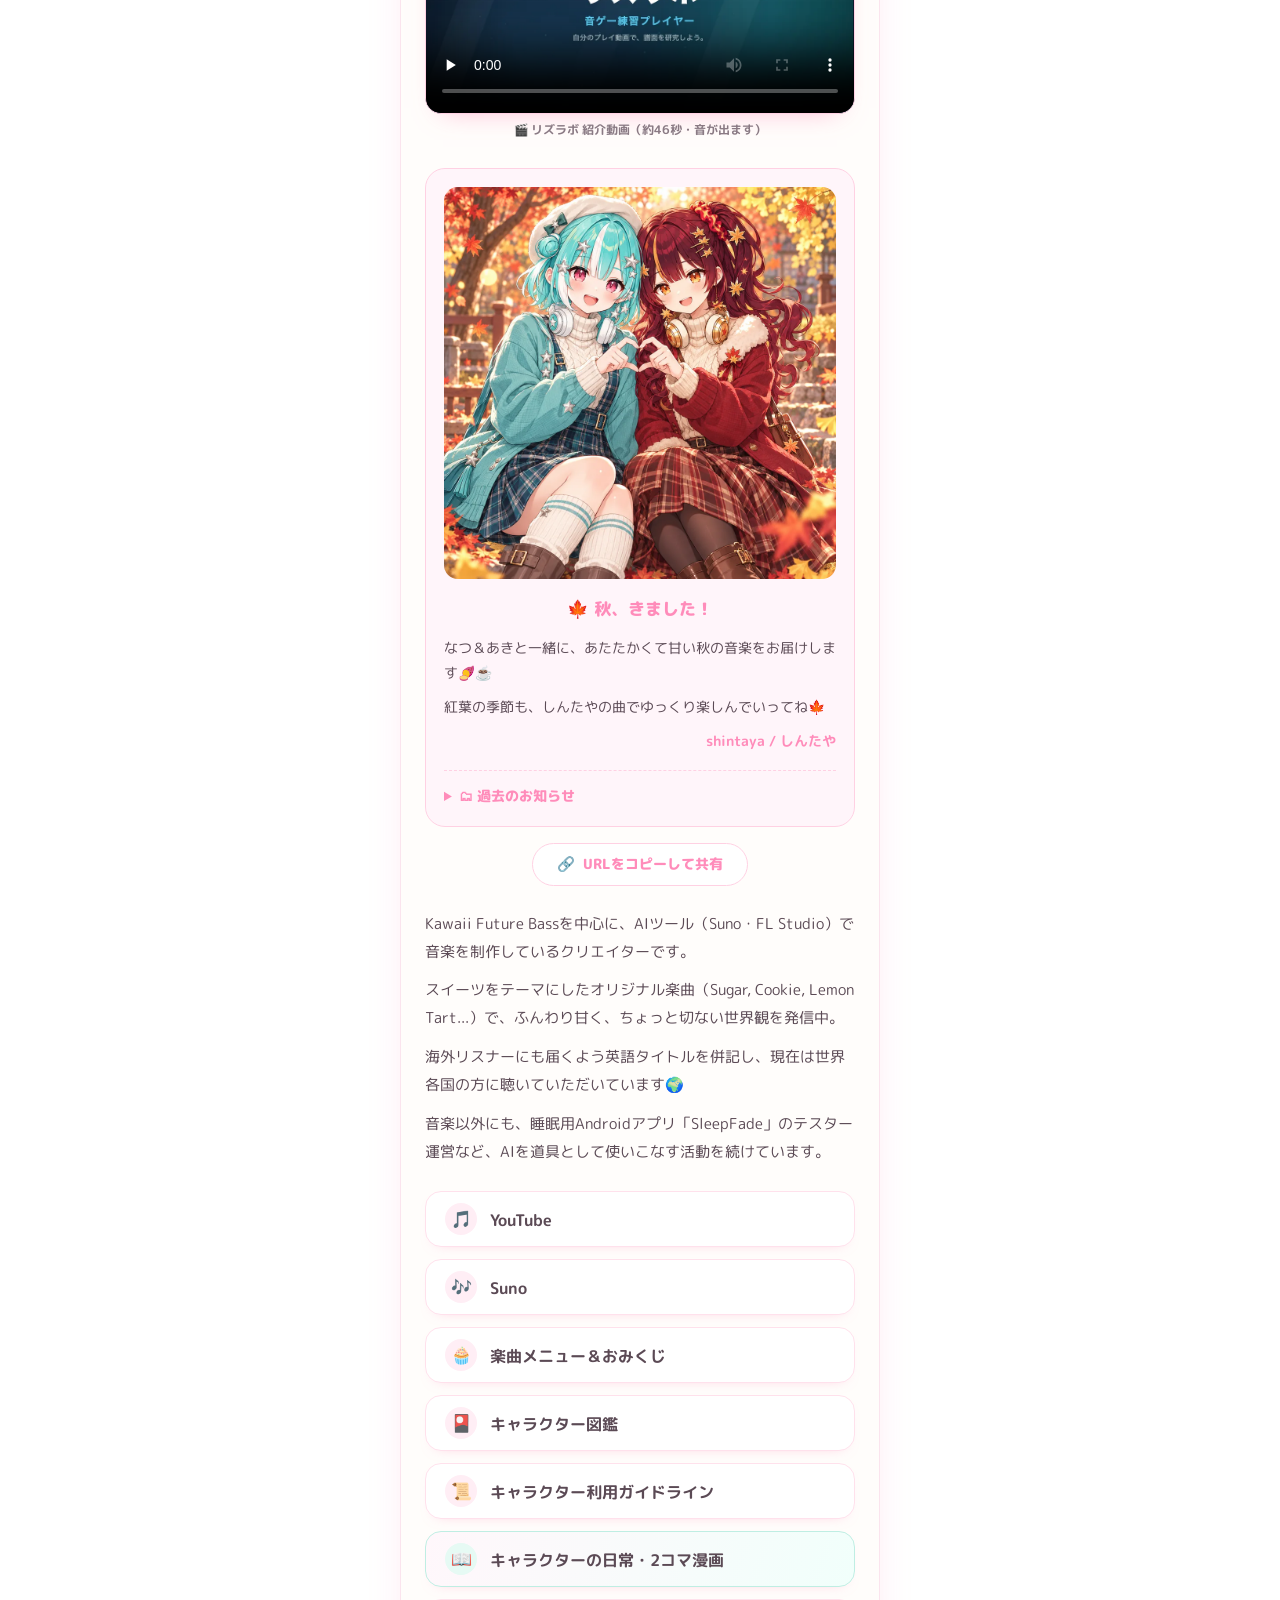
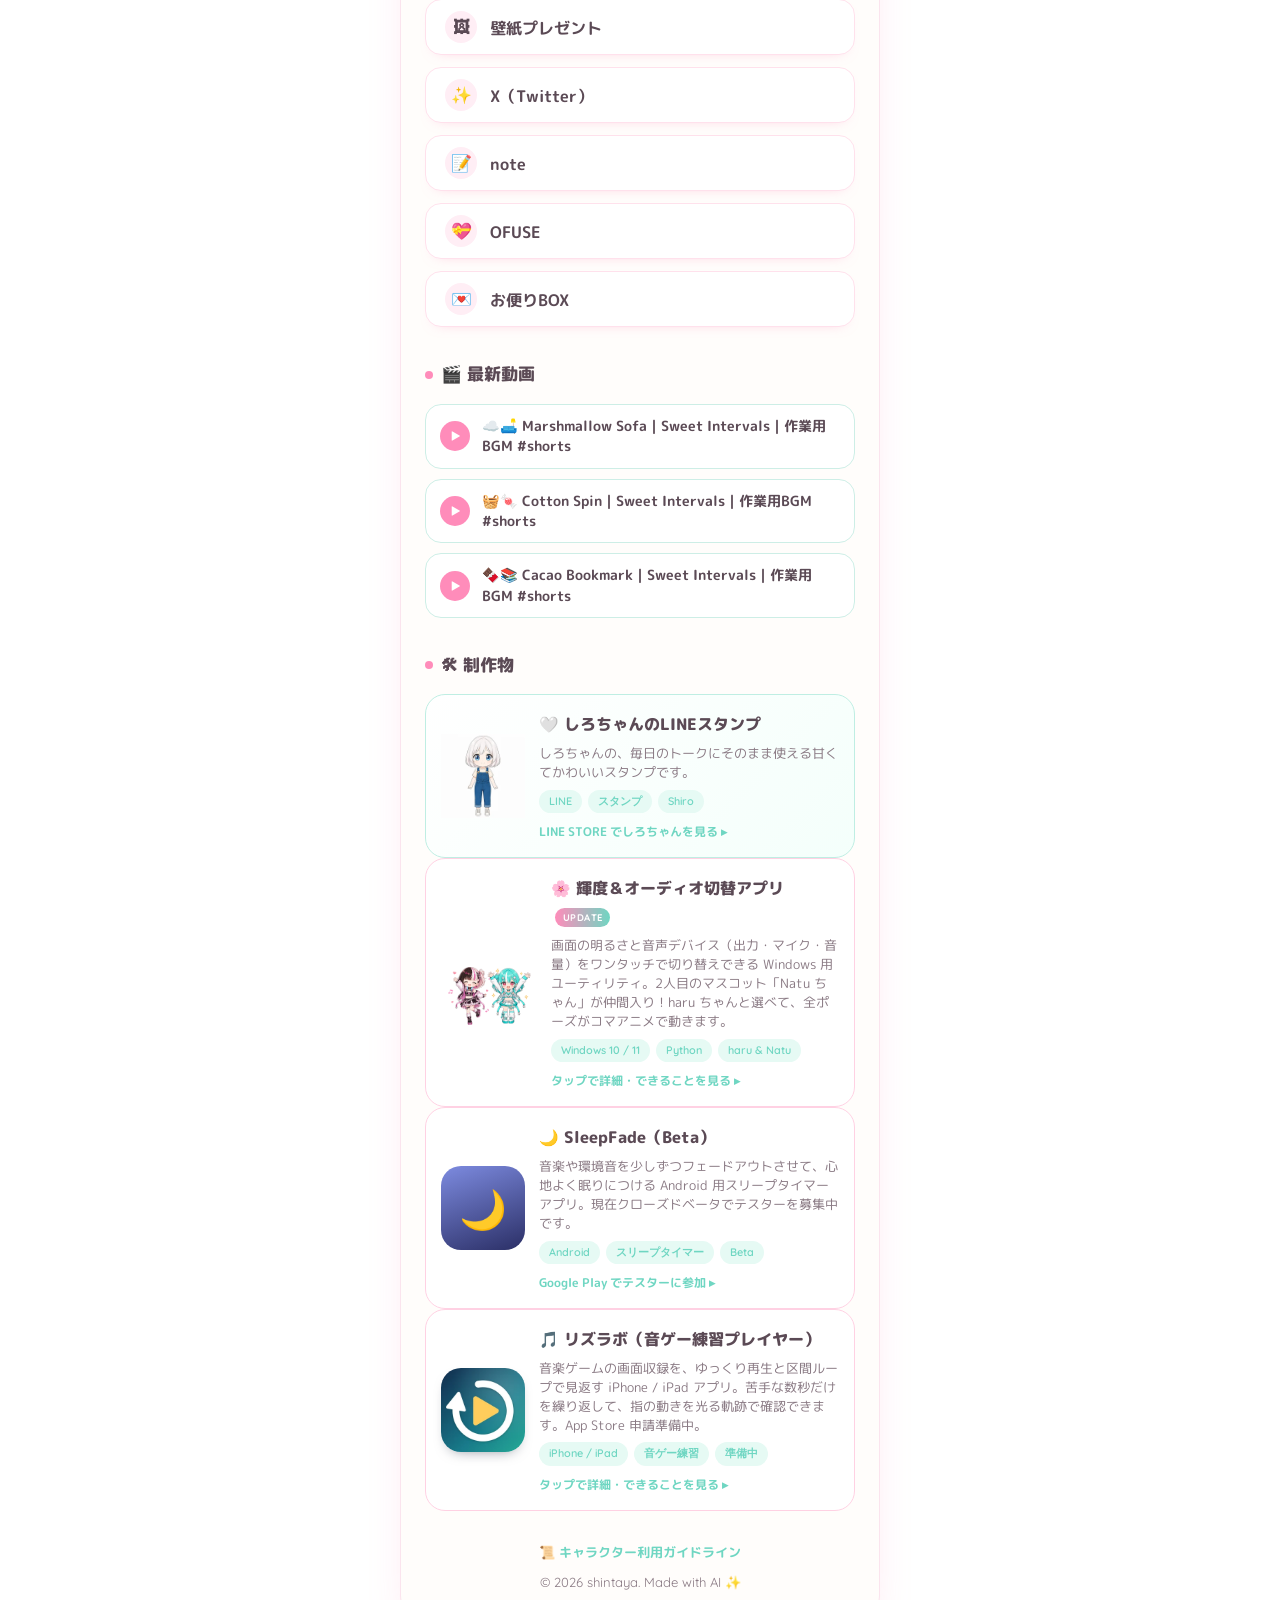
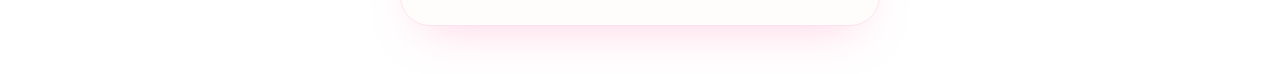
==== commit 490f43d6: "Auto-update videos and song menu" ====
--- a/index.html
+++ b/index.html
@@ -711,6 +711,10 @@
     <h2 class="section-title"><span class="lang-ja">🎬 最新動画</span><span class="lang-en" hidden>🎬 Latest Videos</span></h2>
     <nav class="videos" aria-label="最新動画">
       <!-- LATEST_VIDEOS_START -->
+      <a class="video-item" href="https://www.youtube.com/watch?v=AXpRNgsNEvk" target="_blank" rel="noopener">
+        <span class="video-play" aria-hidden="true">▶</span>
+        <span>☁️🛋️ Marshmallow Sofa｜Sweet Intervals｜作業用BGM #shorts</span>
+      </a>
       <a class="video-item" href="https://www.youtube.com/watch?v=fMiIRu078RE" target="_blank" rel="noopener">
         <span class="video-play" aria-hidden="true">▶</span>
         <span>🧺🍬 Cotton Spin｜Sweet Intervals｜作業用BGM #shorts</span>
@@ -718,10 +722,6 @@
       <a class="video-item" href="https://www.youtube.com/watch?v=a10K82JMuas" target="_blank" rel="noopener">
         <span class="video-play" aria-hidden="true">▶</span>
         <span>🍫📚 Cacao Bookmark｜Sweet Intervals｜作業用BGM #shorts</span>
-      </a>
-      <a class="video-item" href="https://www.youtube.com/watch?v=F6dBAyWINGY" target="_blank" rel="noopener">
-        <span class="video-play" aria-hidden="true">▶</span>
-        <span>🍬🚦 Caramel Crosswalk｜Sweet Intervals｜作業用BGM #shorts</span>
       </a>
       <!-- LATEST_VIDEOS_END -->
     </nav>
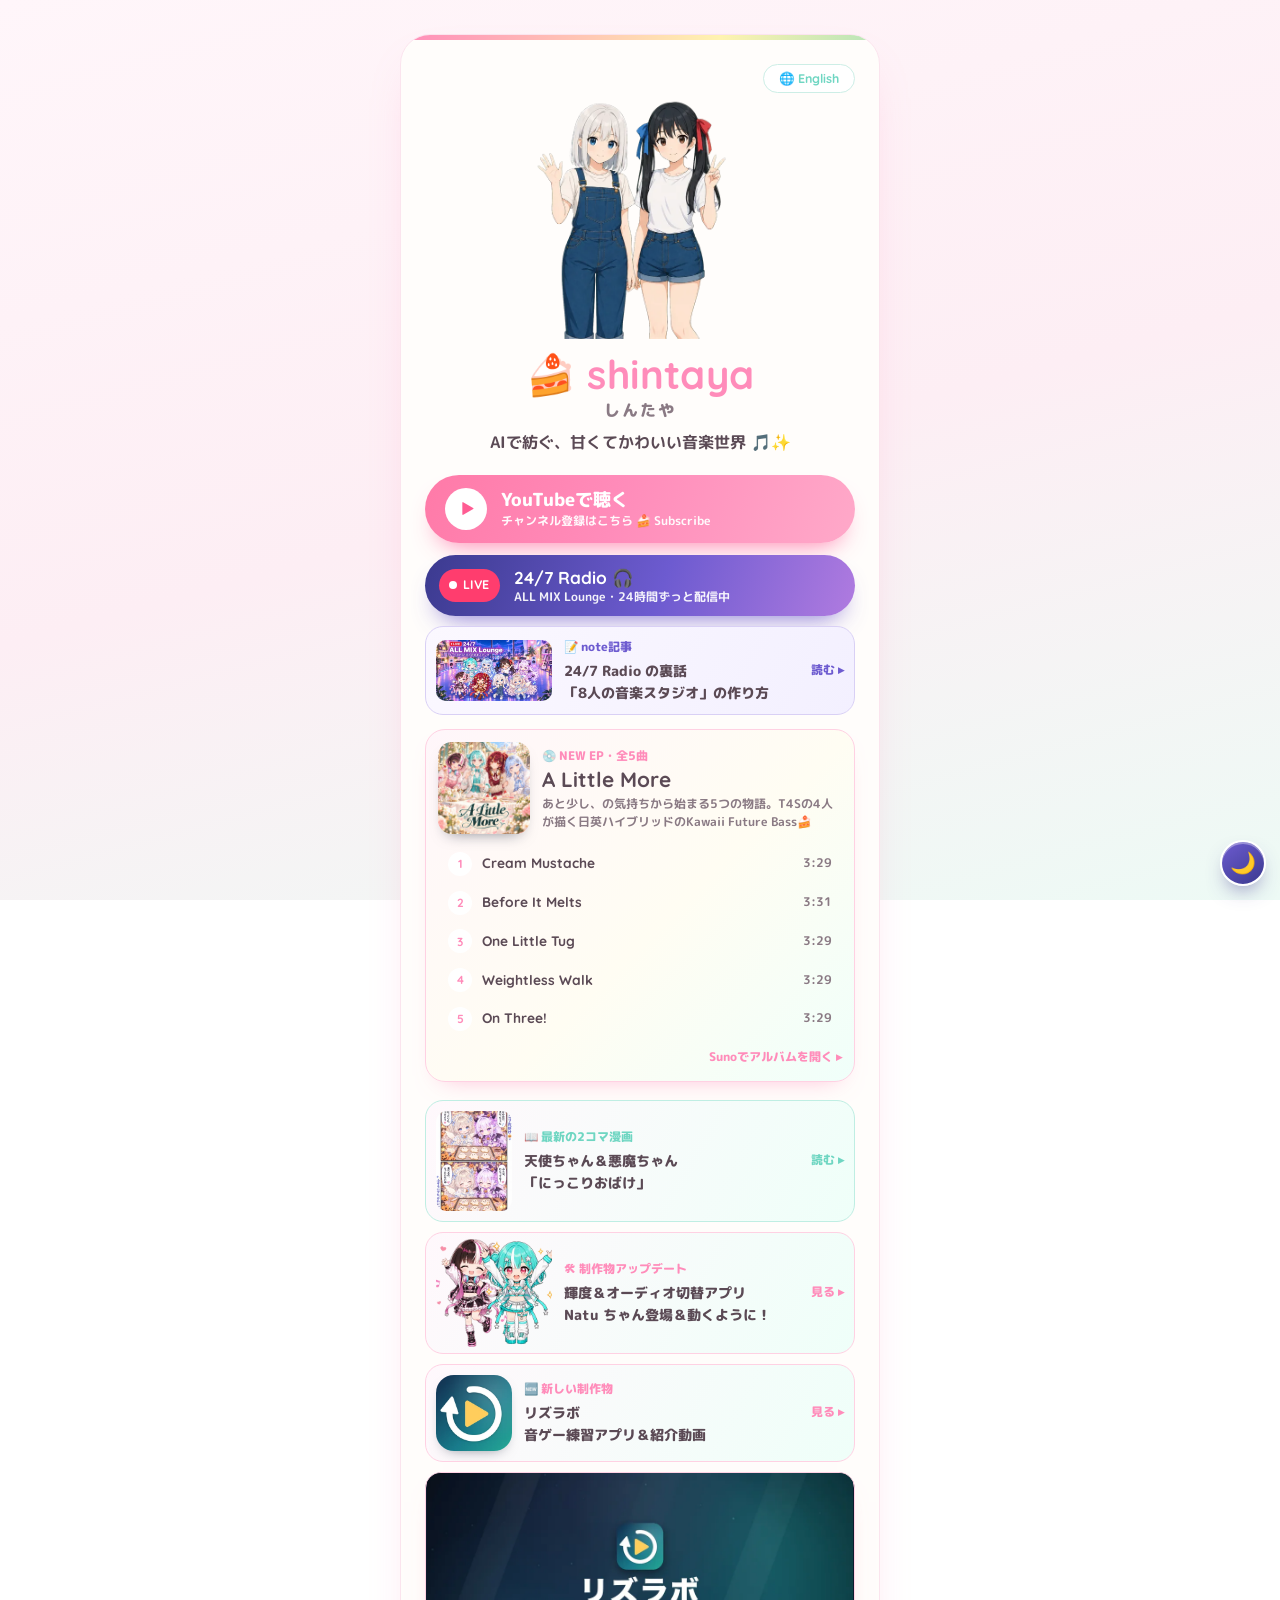
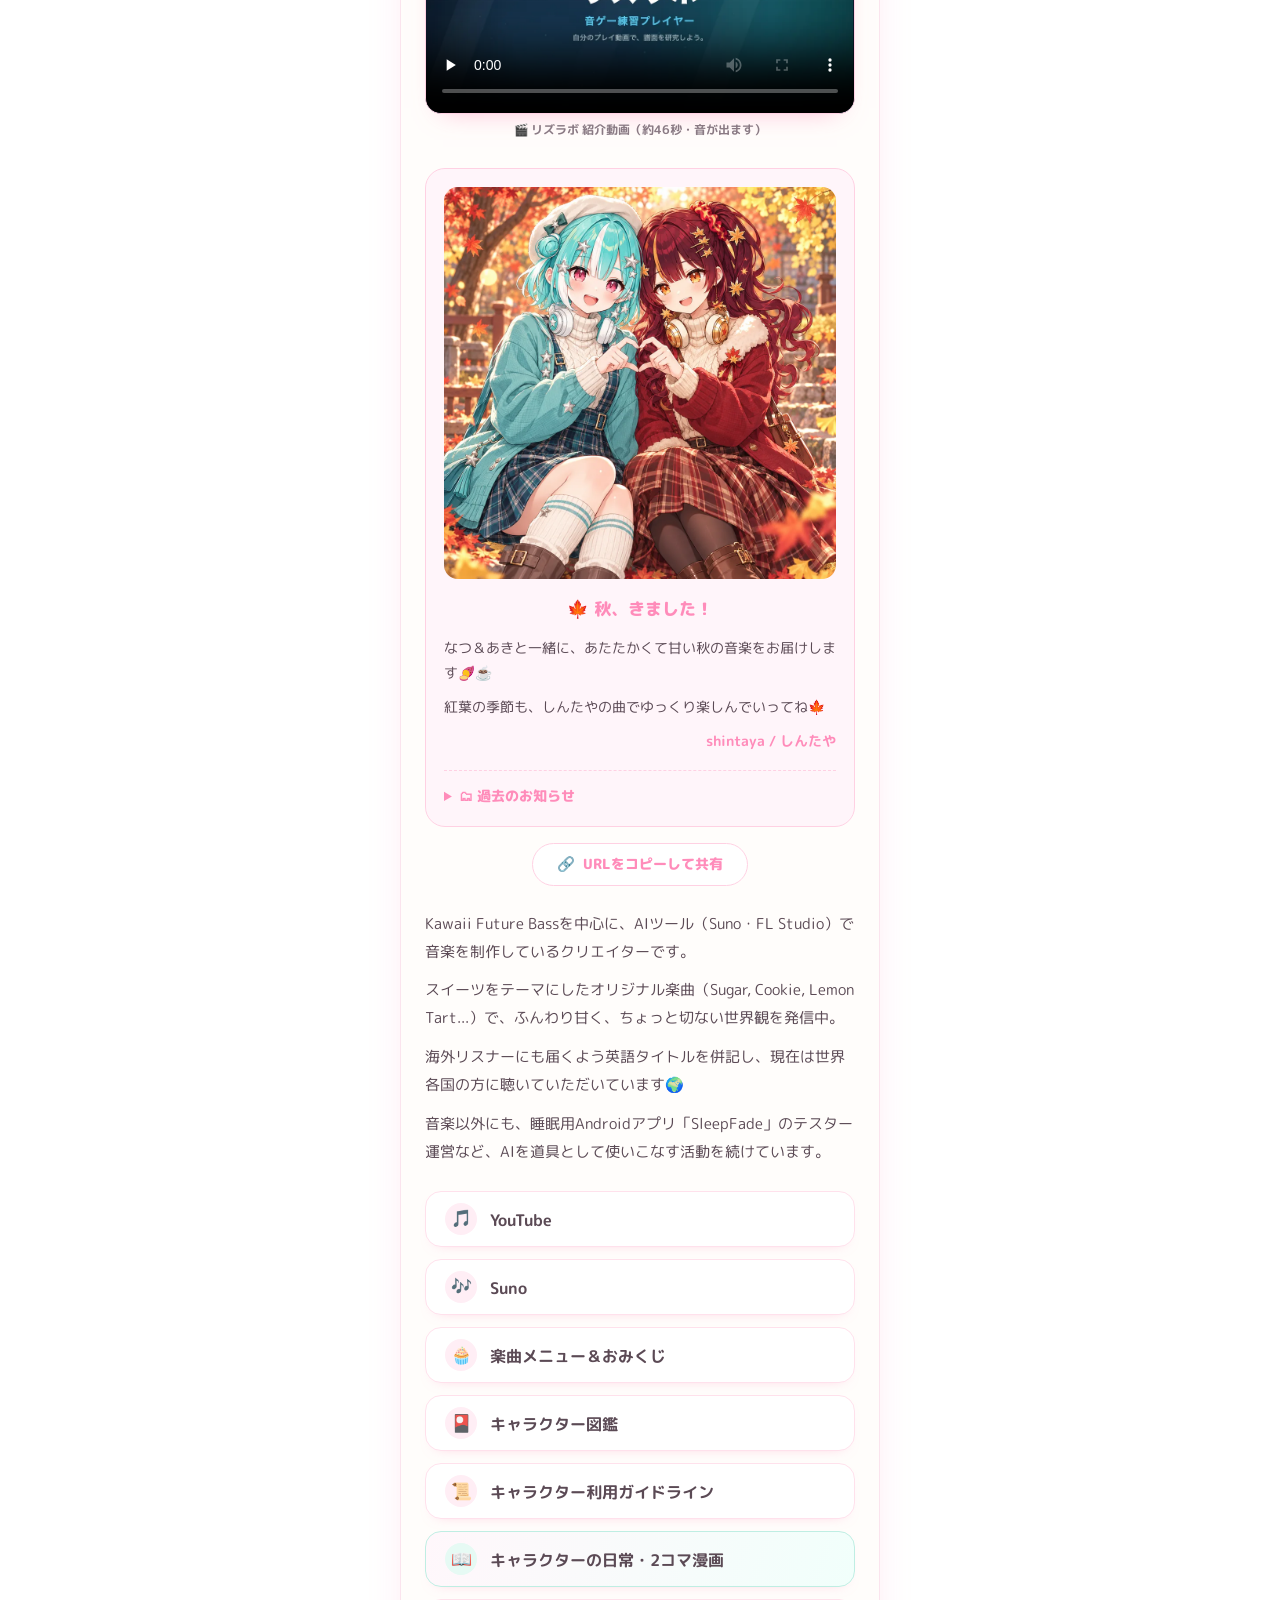
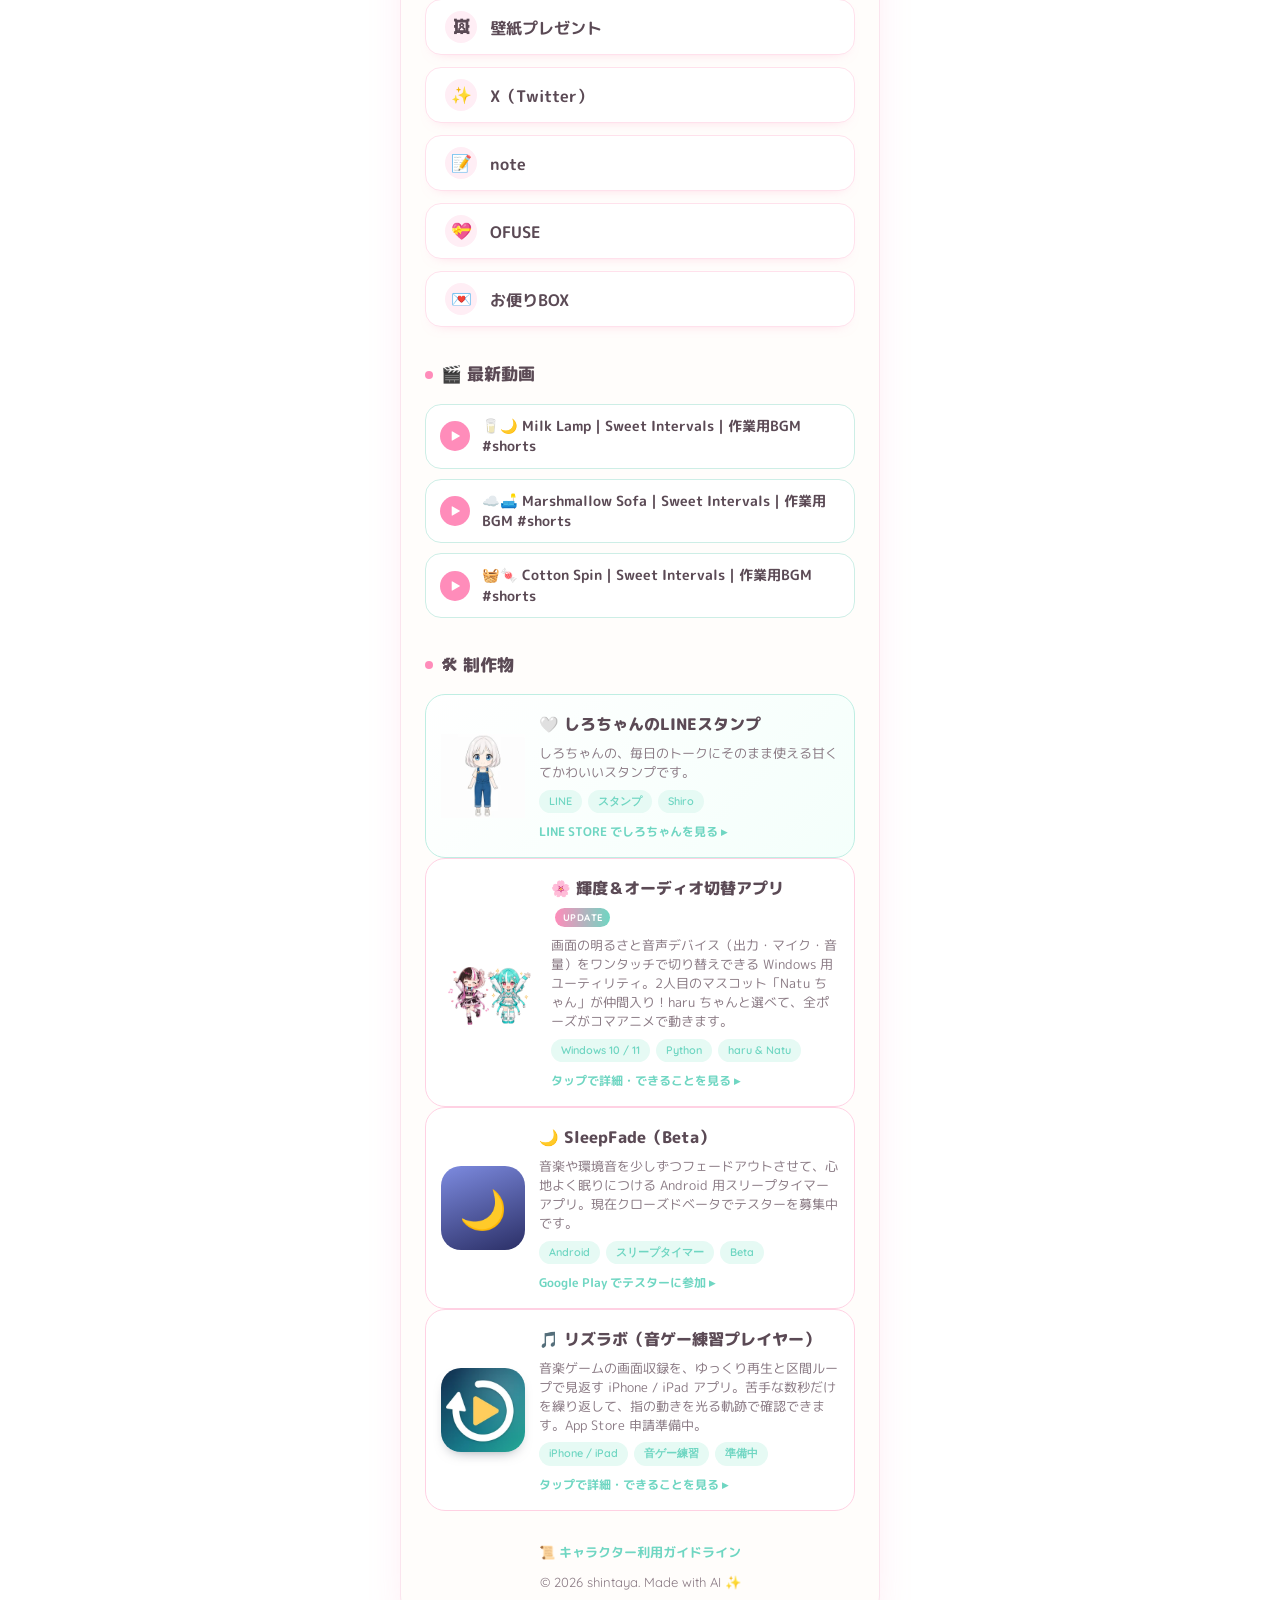
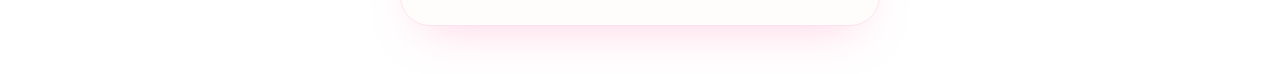
==== commit b5a814da: "Auto-update videos and song menu" ====
--- a/index.html
+++ b/index.html
@@ -711,6 +711,10 @@
     <h2 class="section-title"><span class="lang-ja">🎬 最新動画</span><span class="lang-en" hidden>🎬 Latest Videos</span></h2>
     <nav class="videos" aria-label="最新動画">
       <!-- LATEST_VIDEOS_START -->
+      <a class="video-item" href="https://www.youtube.com/watch?v=LCsdmKzxENg" target="_blank" rel="noopener">
+        <span class="video-play" aria-hidden="true">▶</span>
+        <span>🥛🌙 Milk Lamp｜Sweet Intervals｜作業用BGM #shorts</span>
+      </a>
       <a class="video-item" href="https://www.youtube.com/watch?v=AXpRNgsNEvk" target="_blank" rel="noopener">
         <span class="video-play" aria-hidden="true">▶</span>
         <span>☁️🛋️ Marshmallow Sofa｜Sweet Intervals｜作業用BGM #shorts</span>
@@ -718,10 +722,6 @@
       <a class="video-item" href="https://www.youtube.com/watch?v=fMiIRu078RE" target="_blank" rel="noopener">
         <span class="video-play" aria-hidden="true">▶</span>
         <span>🧺🍬 Cotton Spin｜Sweet Intervals｜作業用BGM #shorts</span>
-      </a>
-      <a class="video-item" href="https://www.youtube.com/watch?v=a10K82JMuas" target="_blank" rel="noopener">
-        <span class="video-play" aria-hidden="true">▶</span>
-        <span>🍫📚 Cacao Bookmark｜Sweet Intervals｜作業用BGM #shorts</span>
       </a>
       <!-- LATEST_VIDEOS_END -->
     </nav>
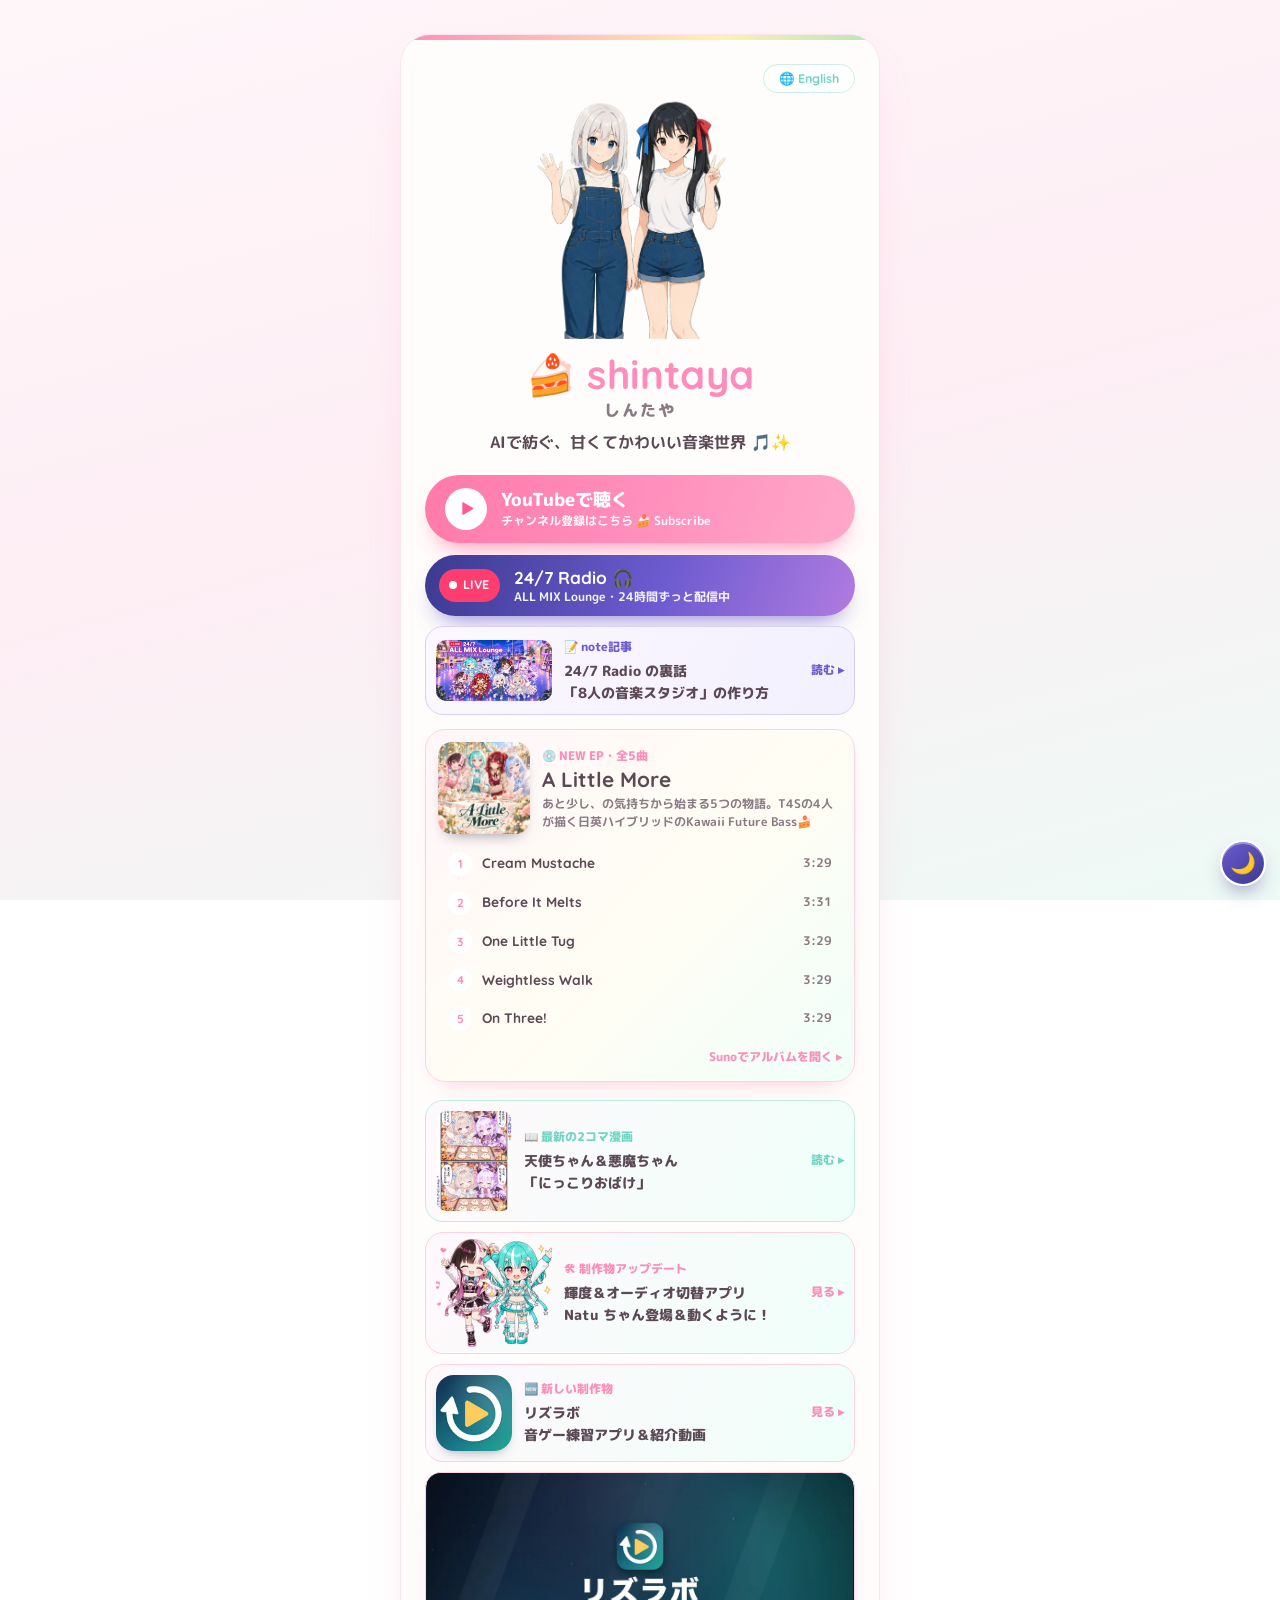
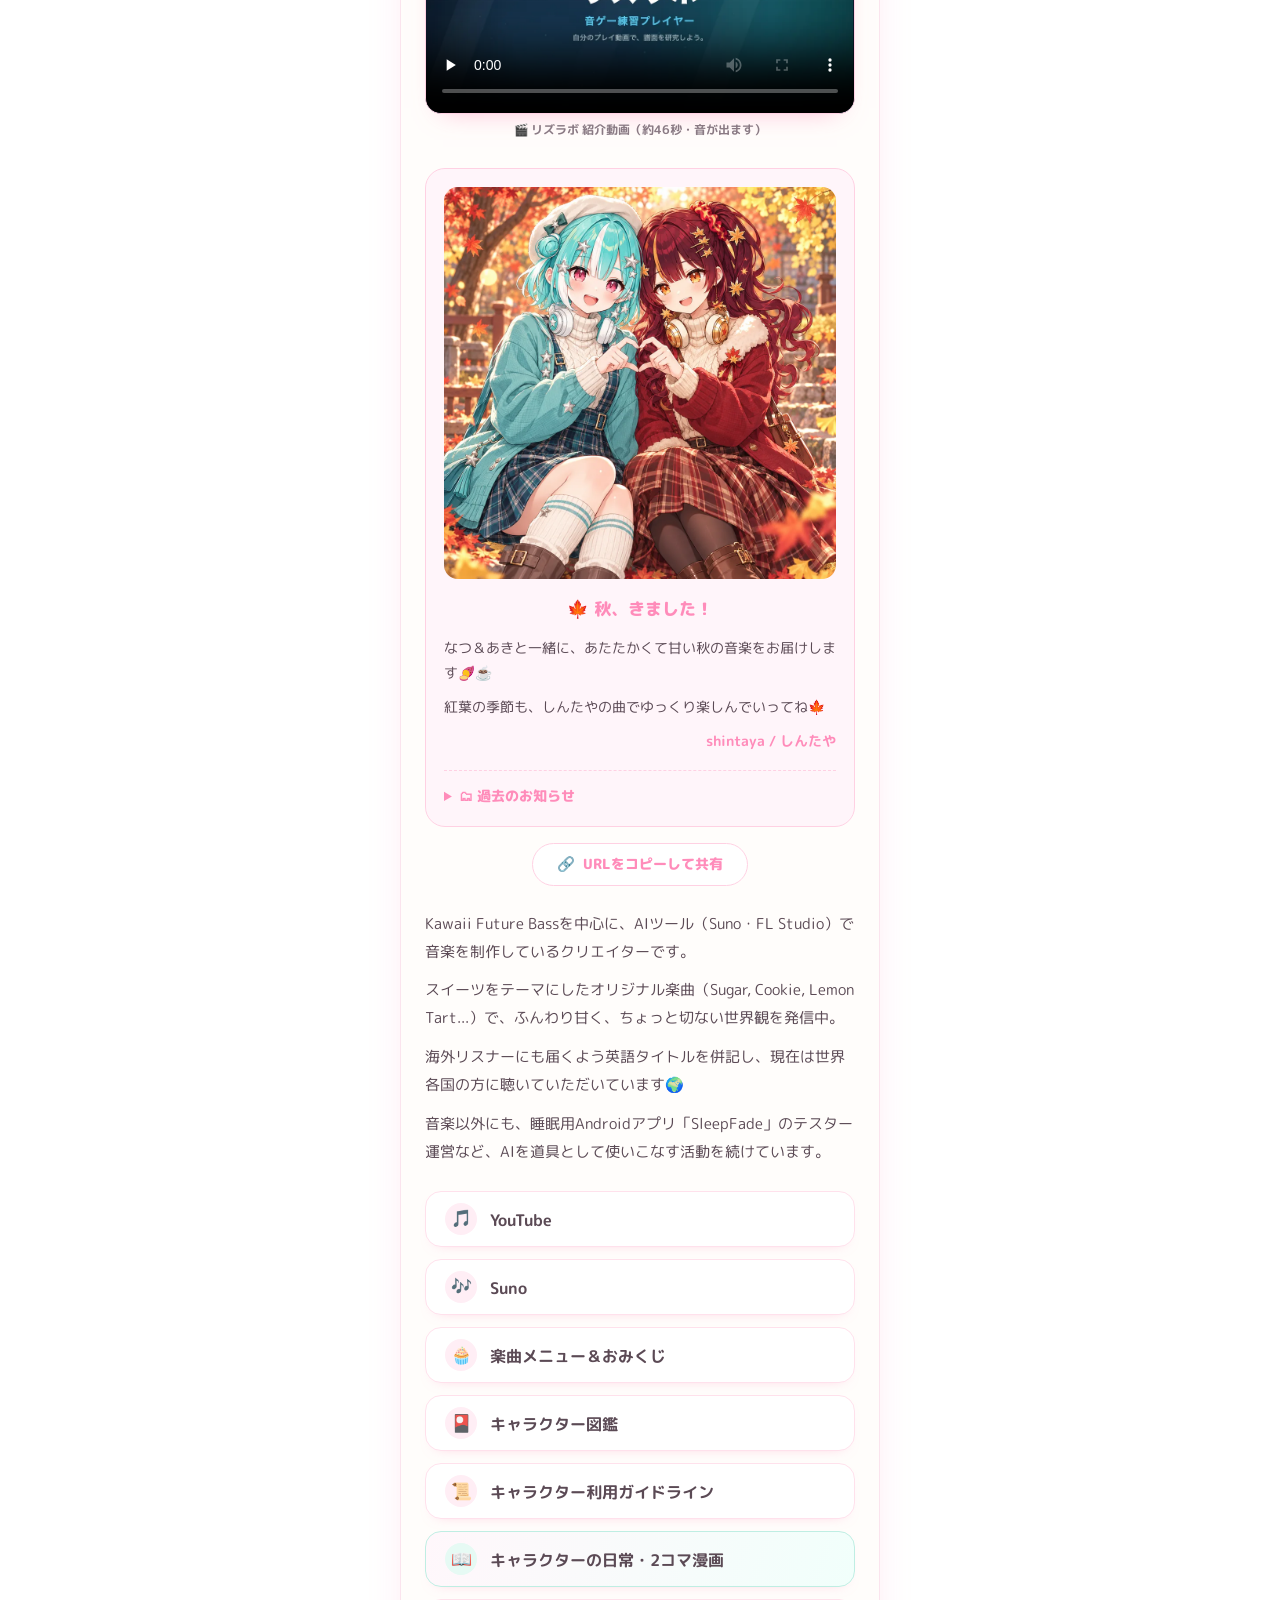
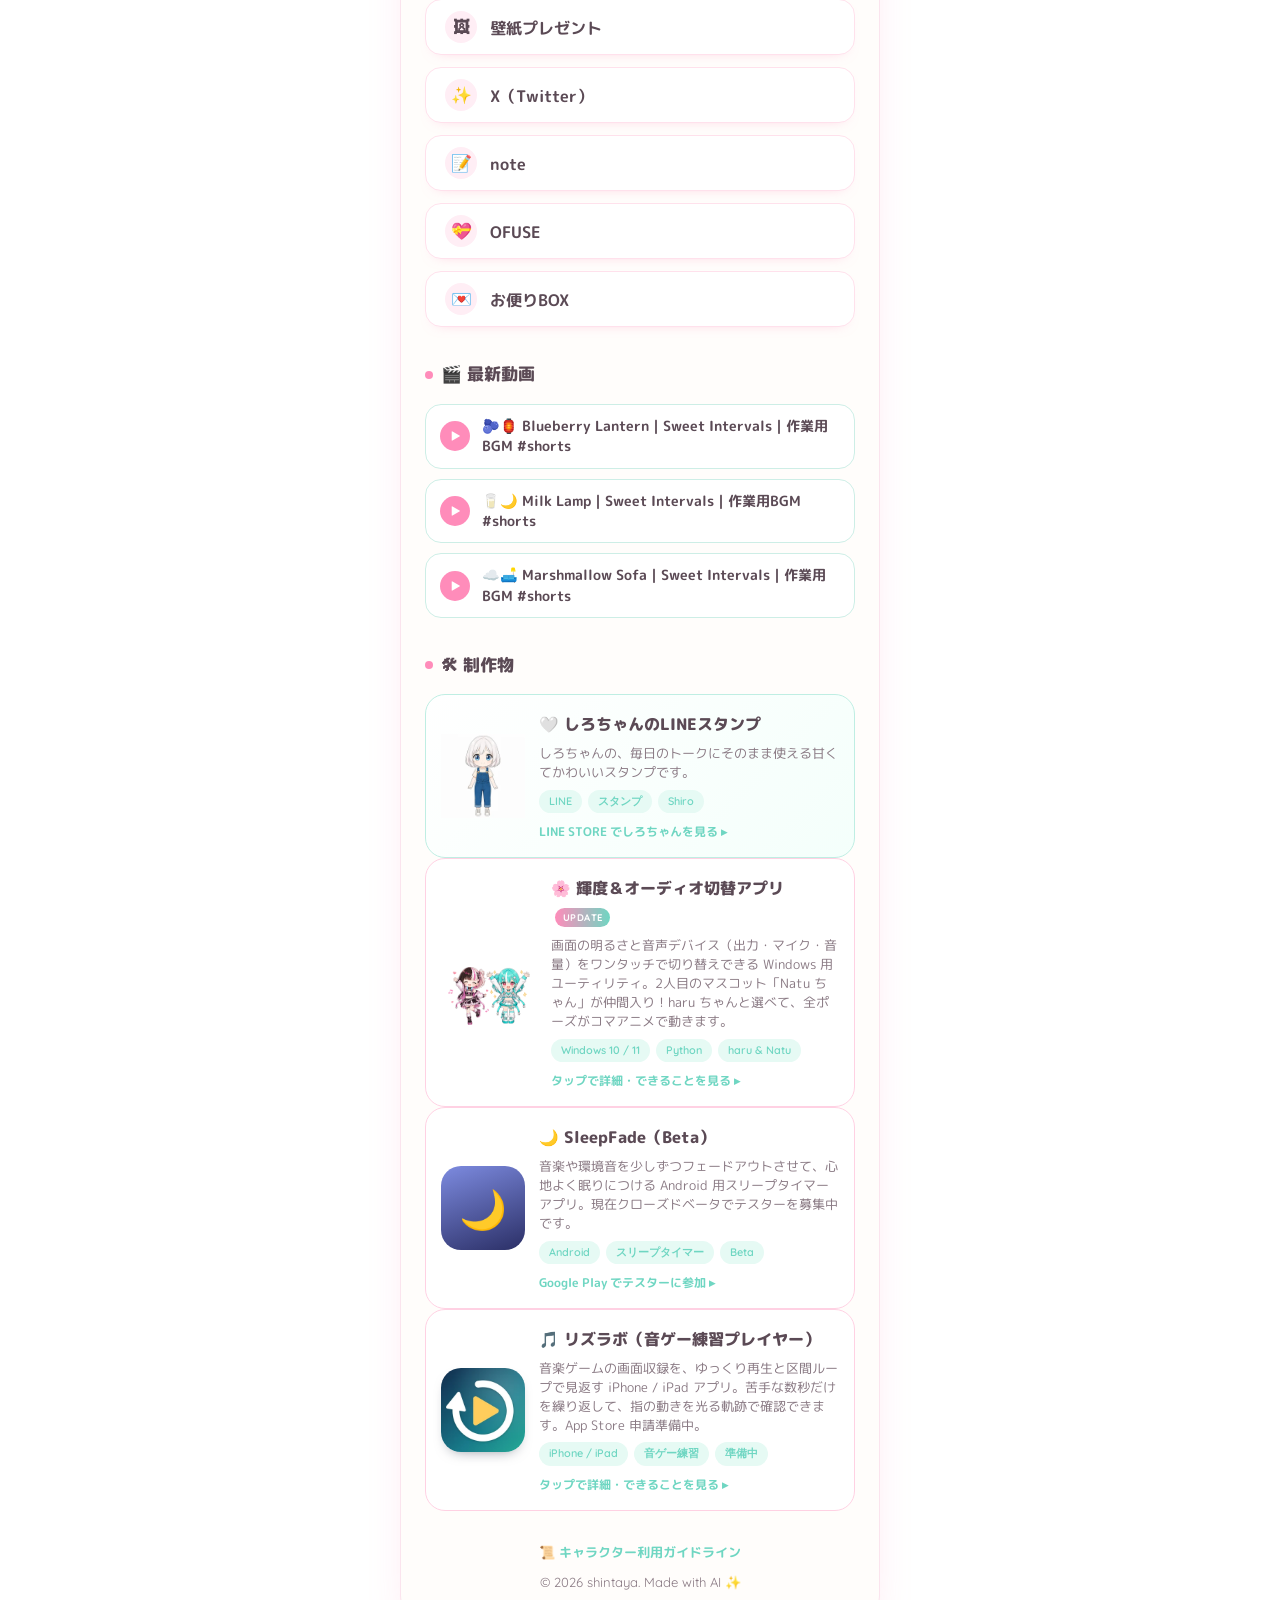
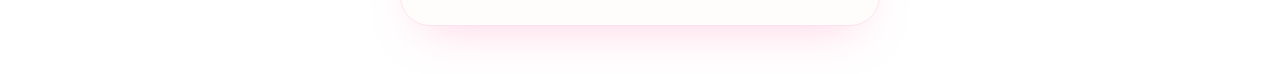
==== commit 79213221: "Auto-update videos and song menu" ====
--- a/index.html
+++ b/index.html
@@ -711,6 +711,10 @@
     <h2 class="section-title"><span class="lang-ja">🎬 最新動画</span><span class="lang-en" hidden>🎬 Latest Videos</span></h2>
     <nav class="videos" aria-label="最新動画">
       <!-- LATEST_VIDEOS_START -->
+      <a class="video-item" href="https://www.youtube.com/watch?v=xJh7p7maPcs" target="_blank" rel="noopener">
+        <span class="video-play" aria-hidden="true">▶</span>
+        <span>🫐🏮 Blueberry Lantern｜Sweet Intervals｜作業用BGM #shorts</span>
+      </a>
       <a class="video-item" href="https://www.youtube.com/watch?v=LCsdmKzxENg" target="_blank" rel="noopener">
         <span class="video-play" aria-hidden="true">▶</span>
         <span>🥛🌙 Milk Lamp｜Sweet Intervals｜作業用BGM #shorts</span>
@@ -718,10 +722,6 @@
       <a class="video-item" href="https://www.youtube.com/watch?v=AXpRNgsNEvk" target="_blank" rel="noopener">
         <span class="video-play" aria-hidden="true">▶</span>
         <span>☁️🛋️ Marshmallow Sofa｜Sweet Intervals｜作業用BGM #shorts</span>
-      </a>
-      <a class="video-item" href="https://www.youtube.com/watch?v=fMiIRu078RE" target="_blank" rel="noopener">
-        <span class="video-play" aria-hidden="true">▶</span>
-        <span>🧺🍬 Cotton Spin｜Sweet Intervals｜作業用BGM #shorts</span>
       </a>
       <!-- LATEST_VIDEOS_END -->
     </nav>
